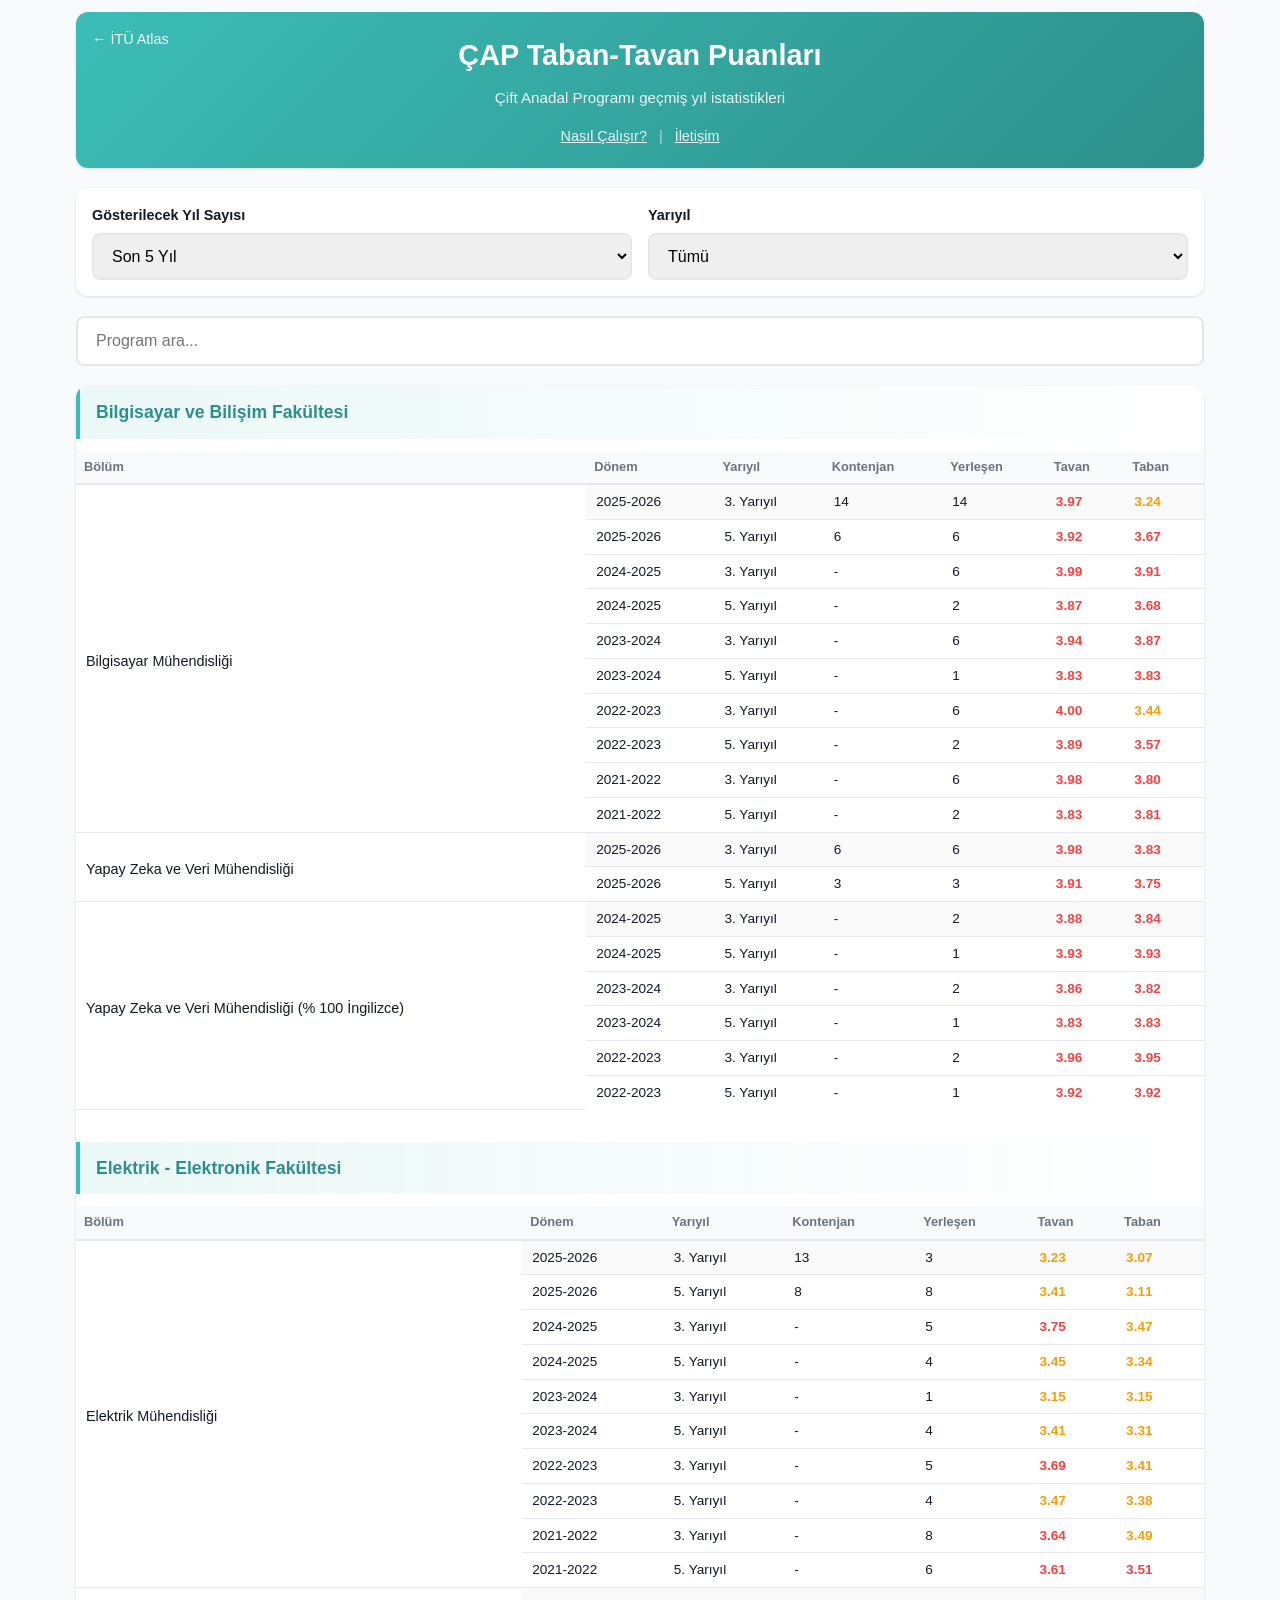
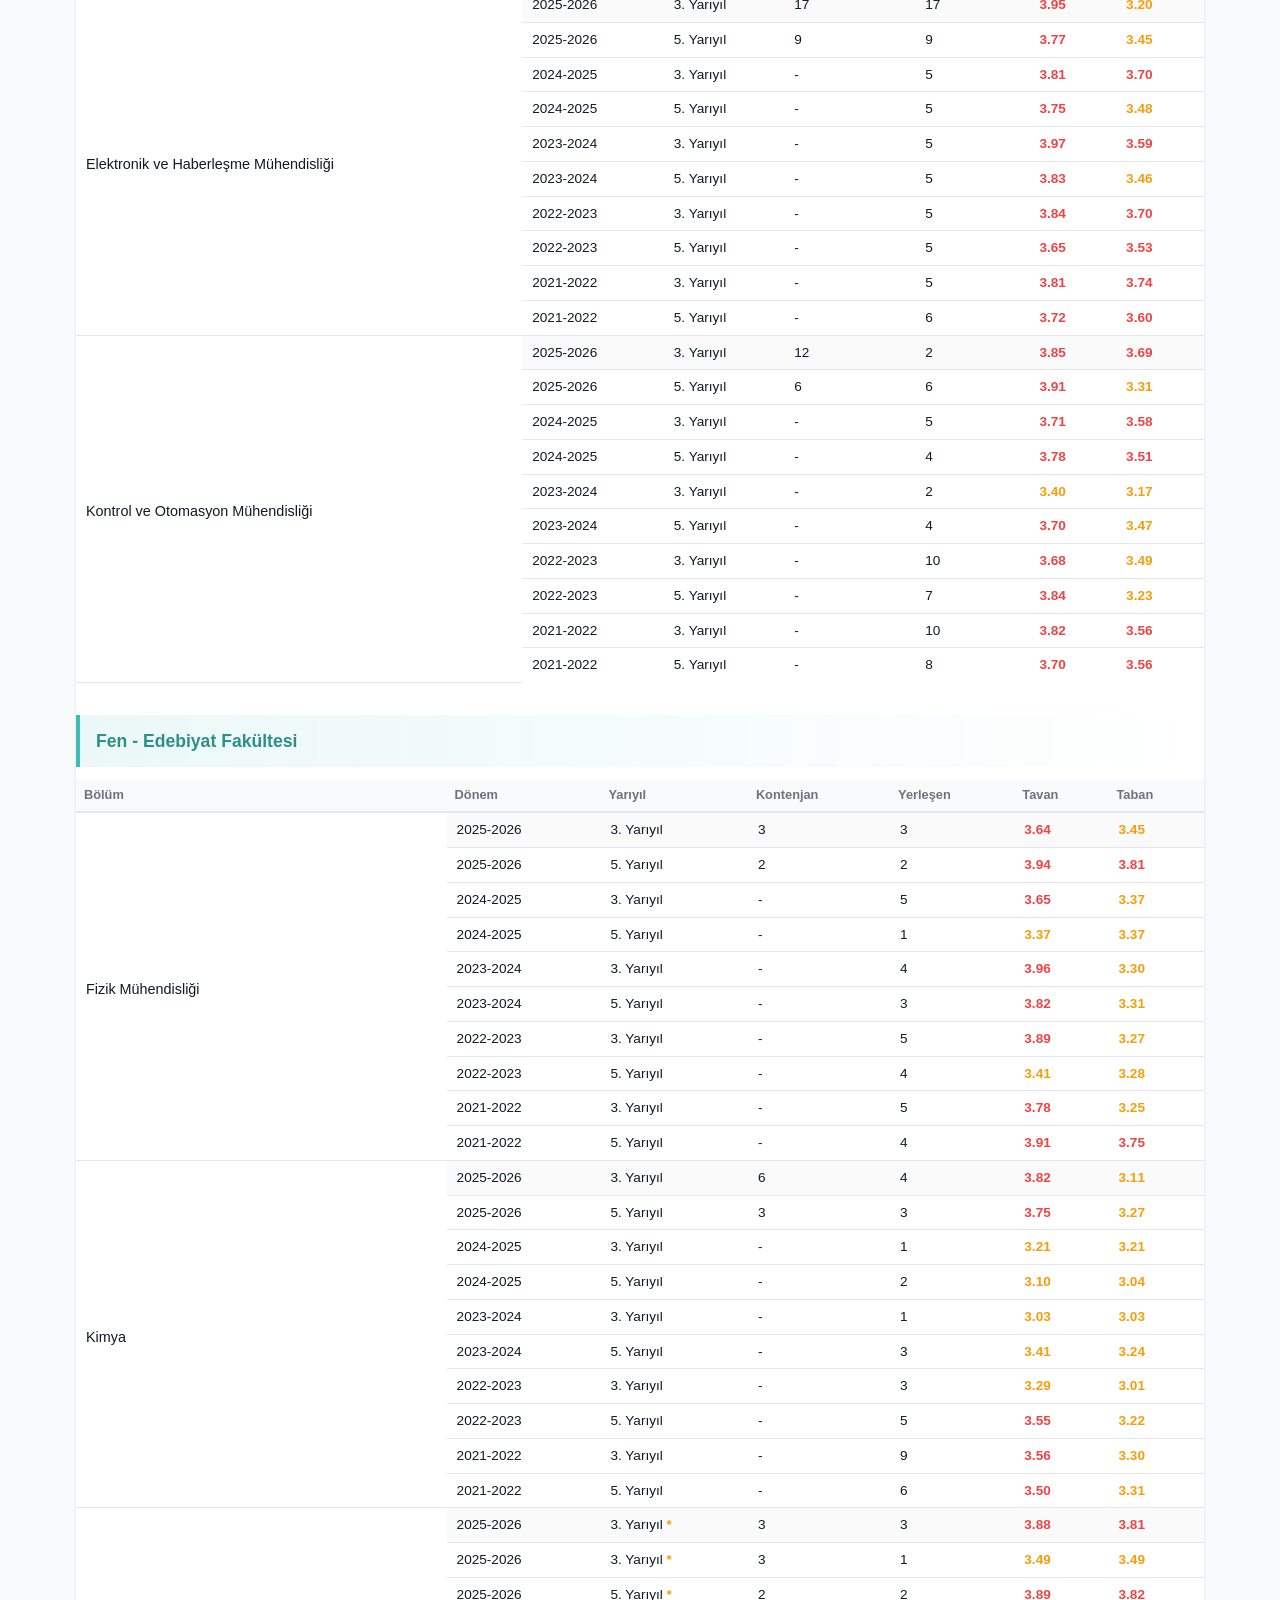
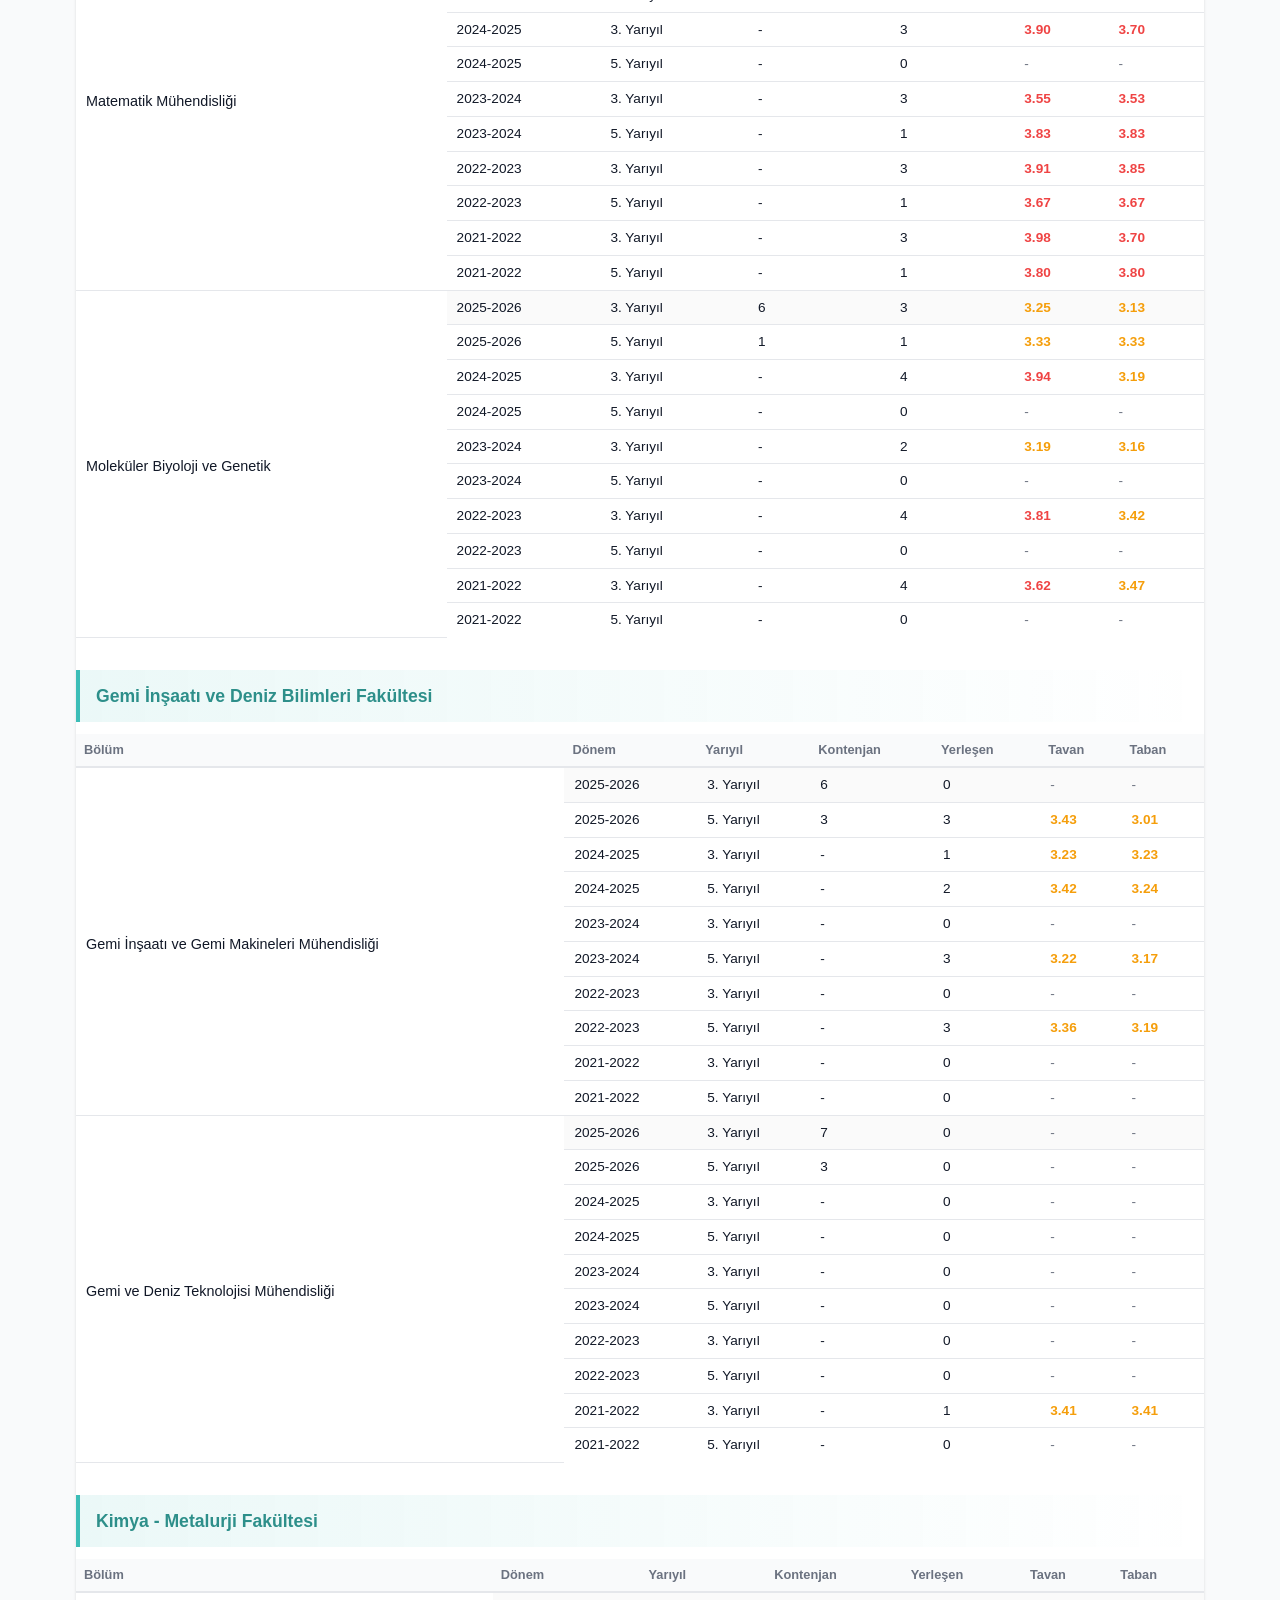
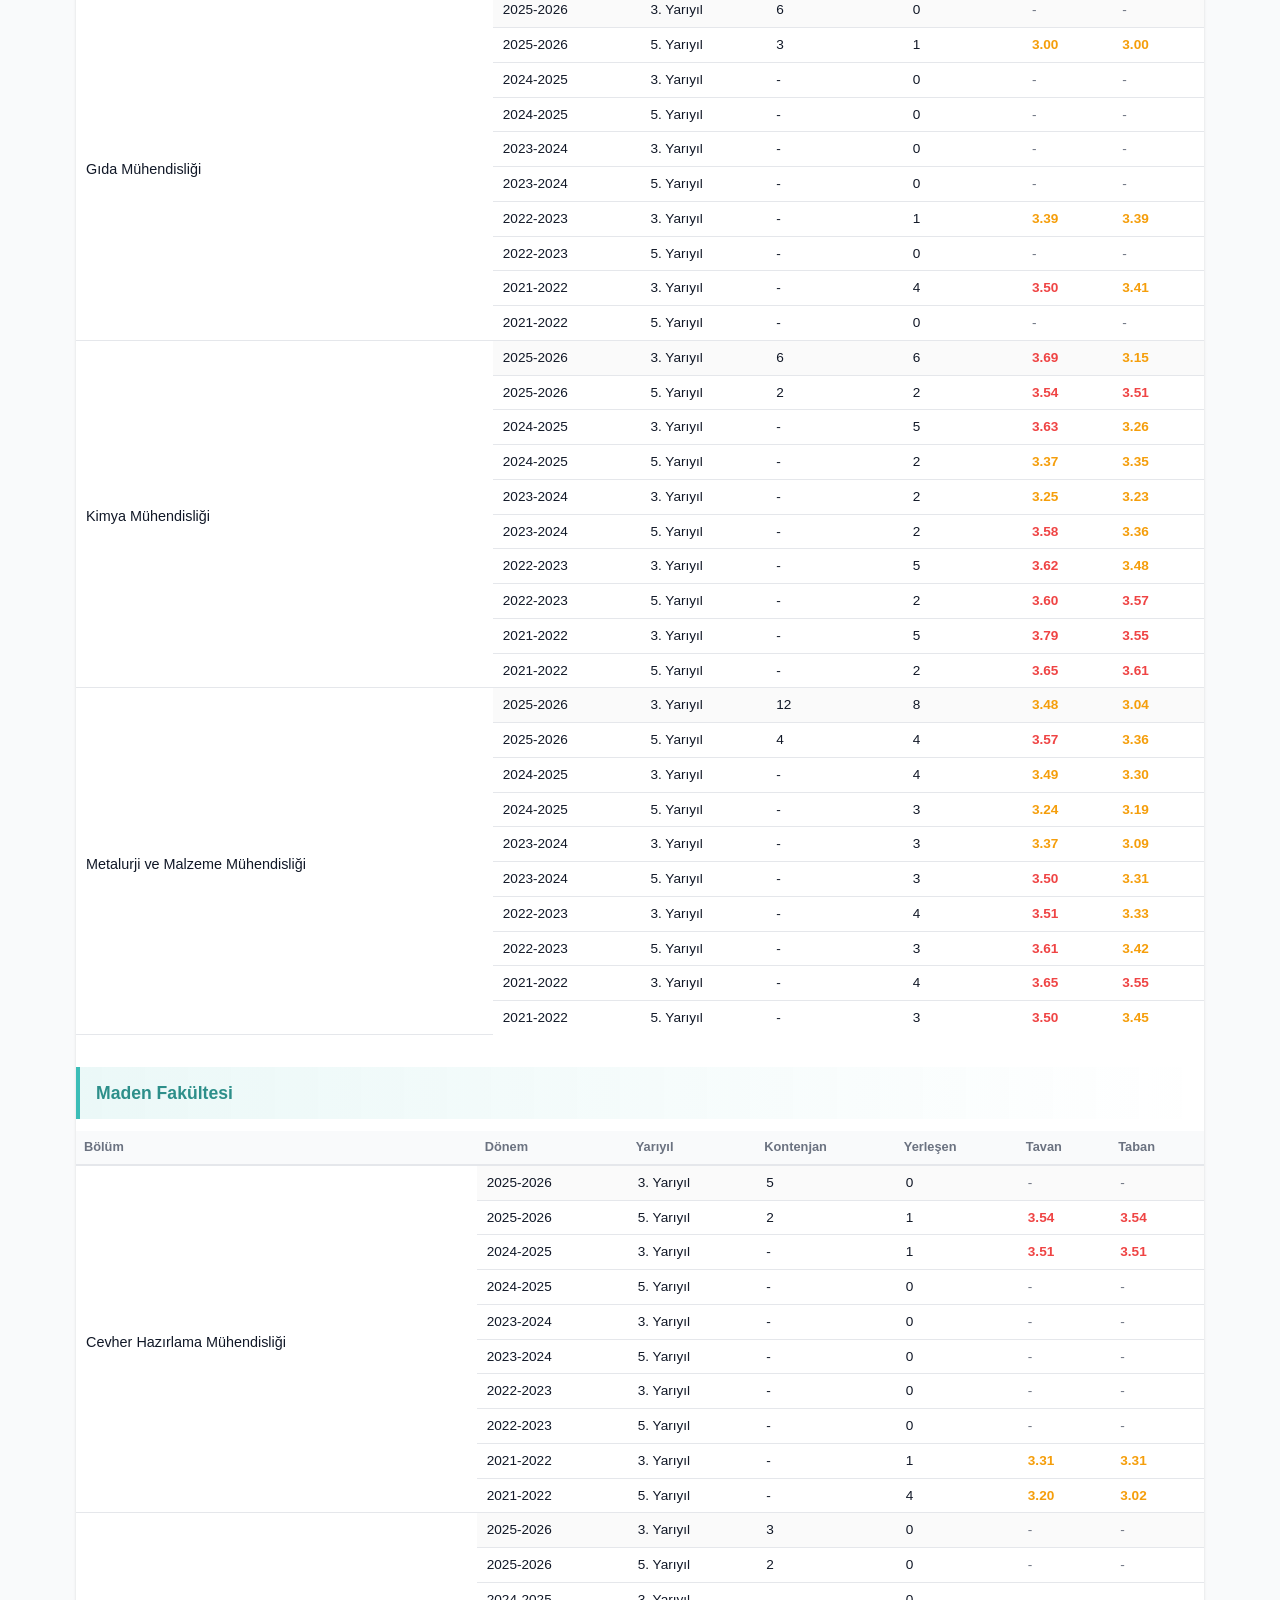
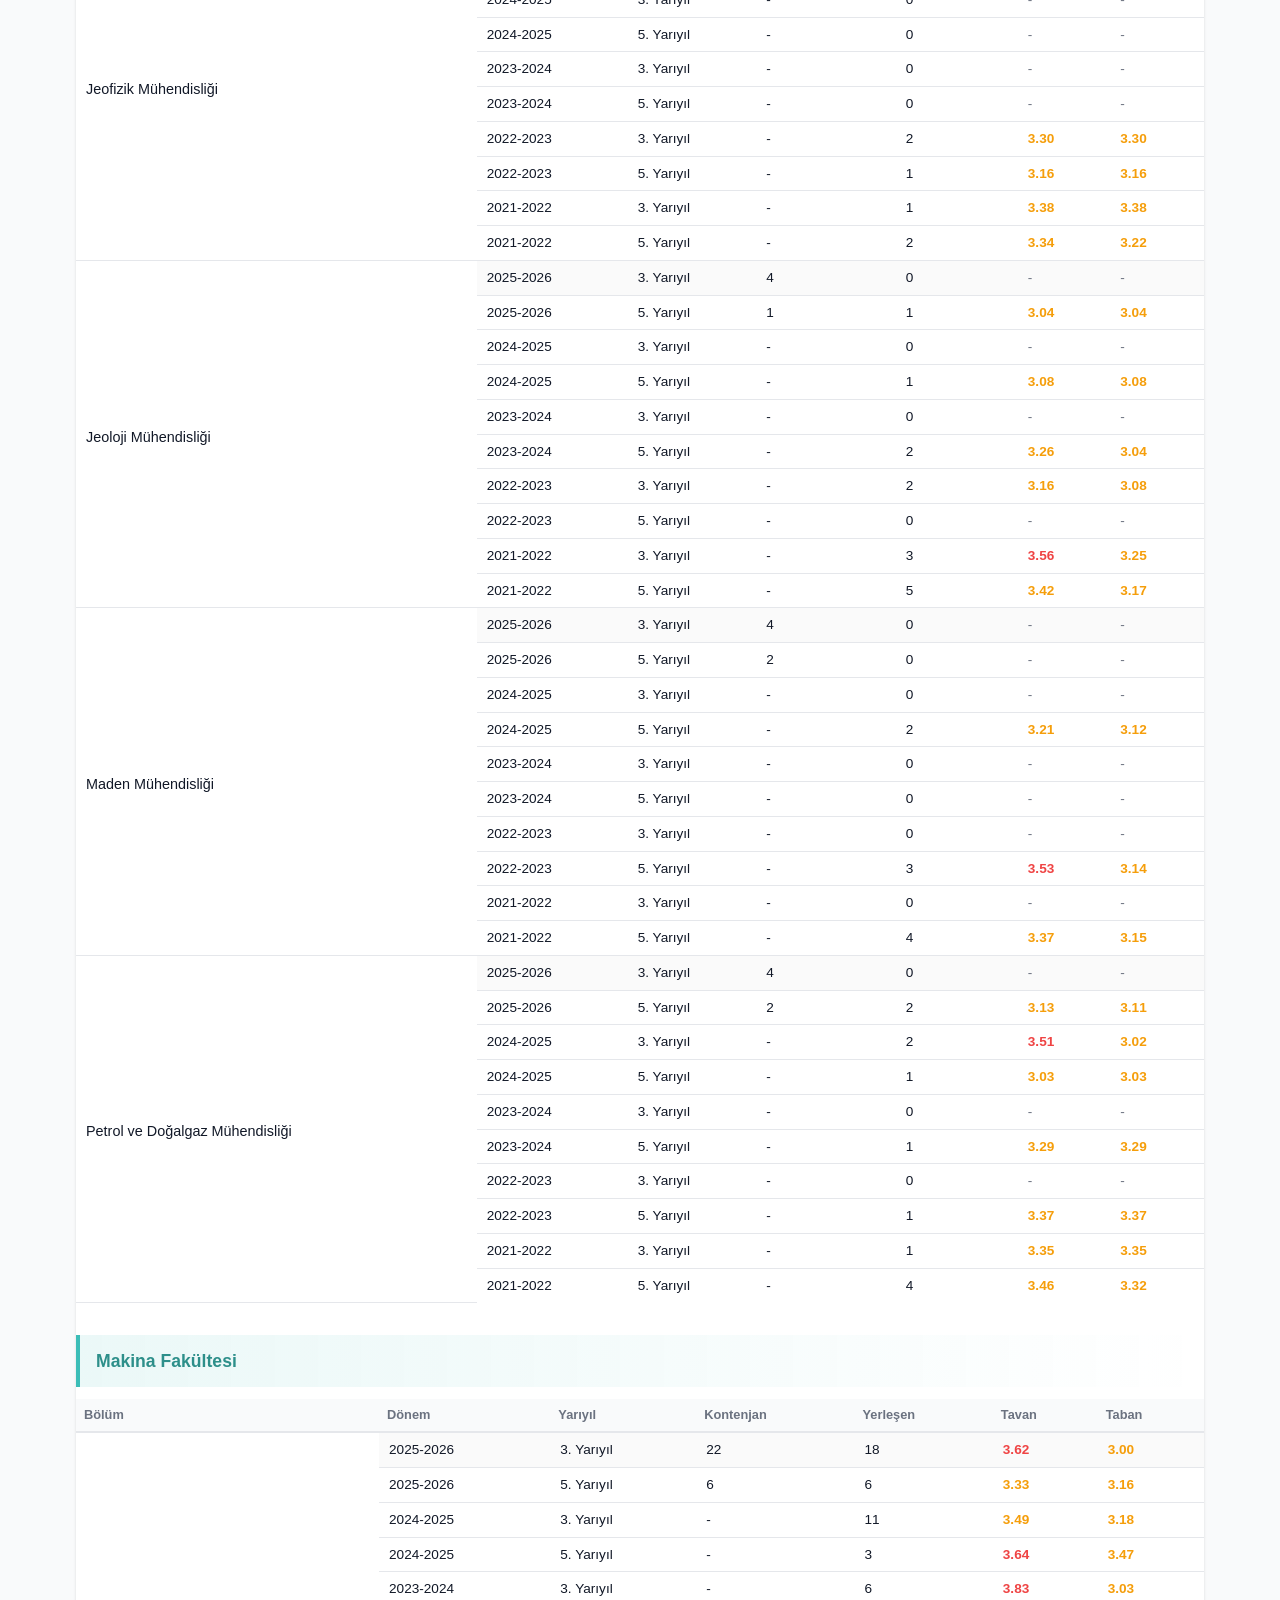
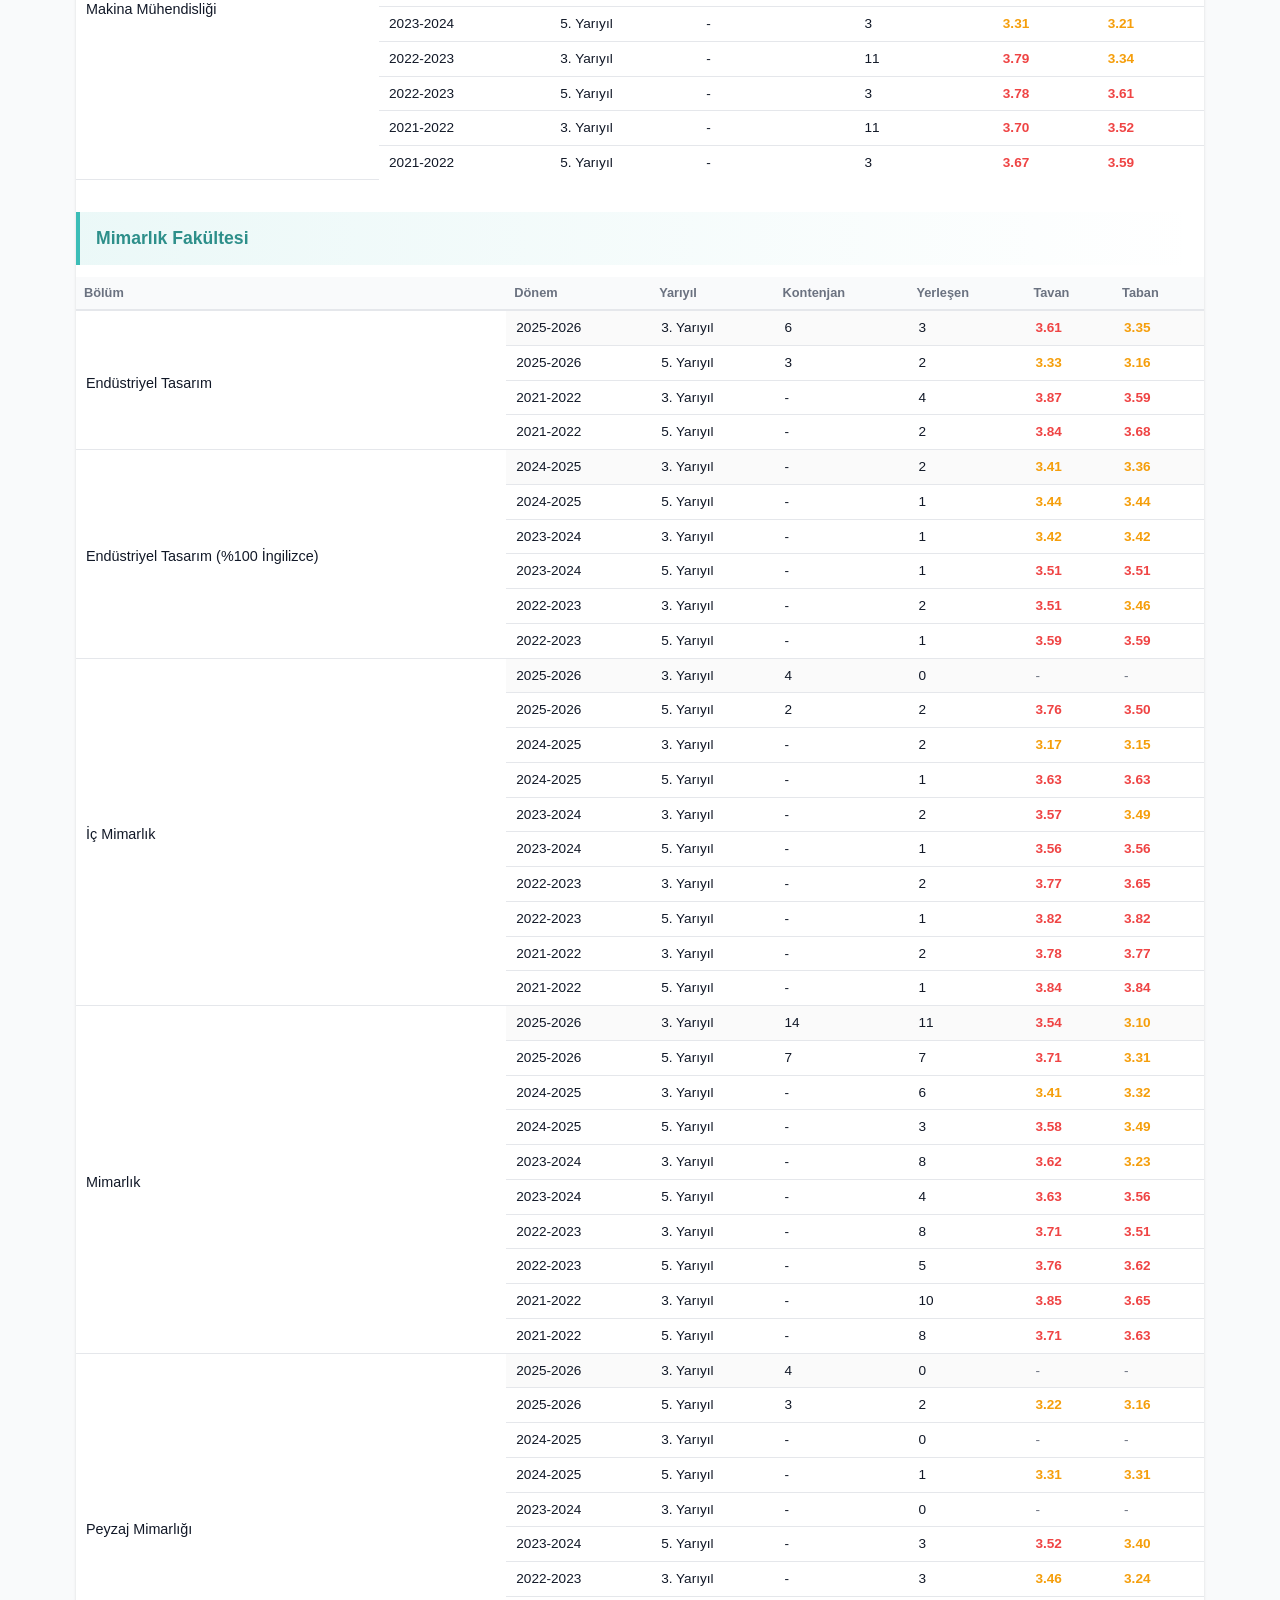
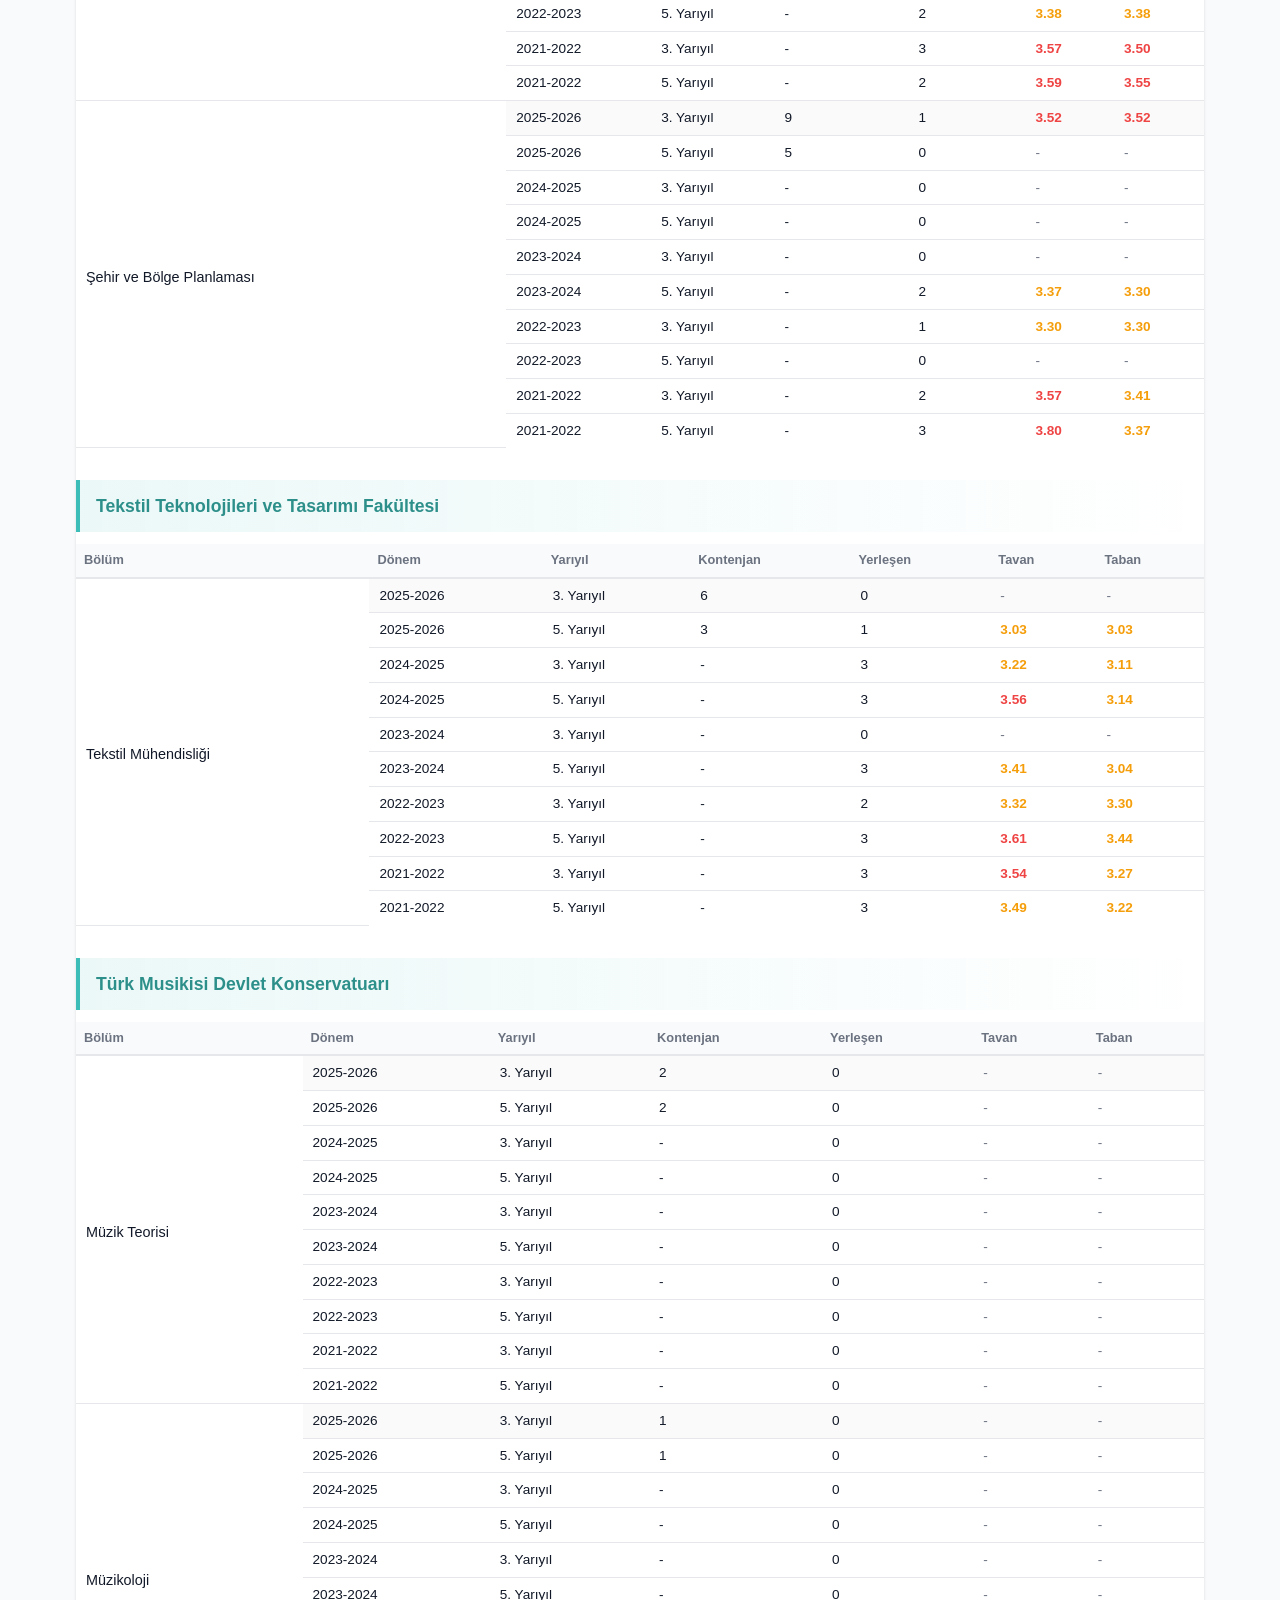
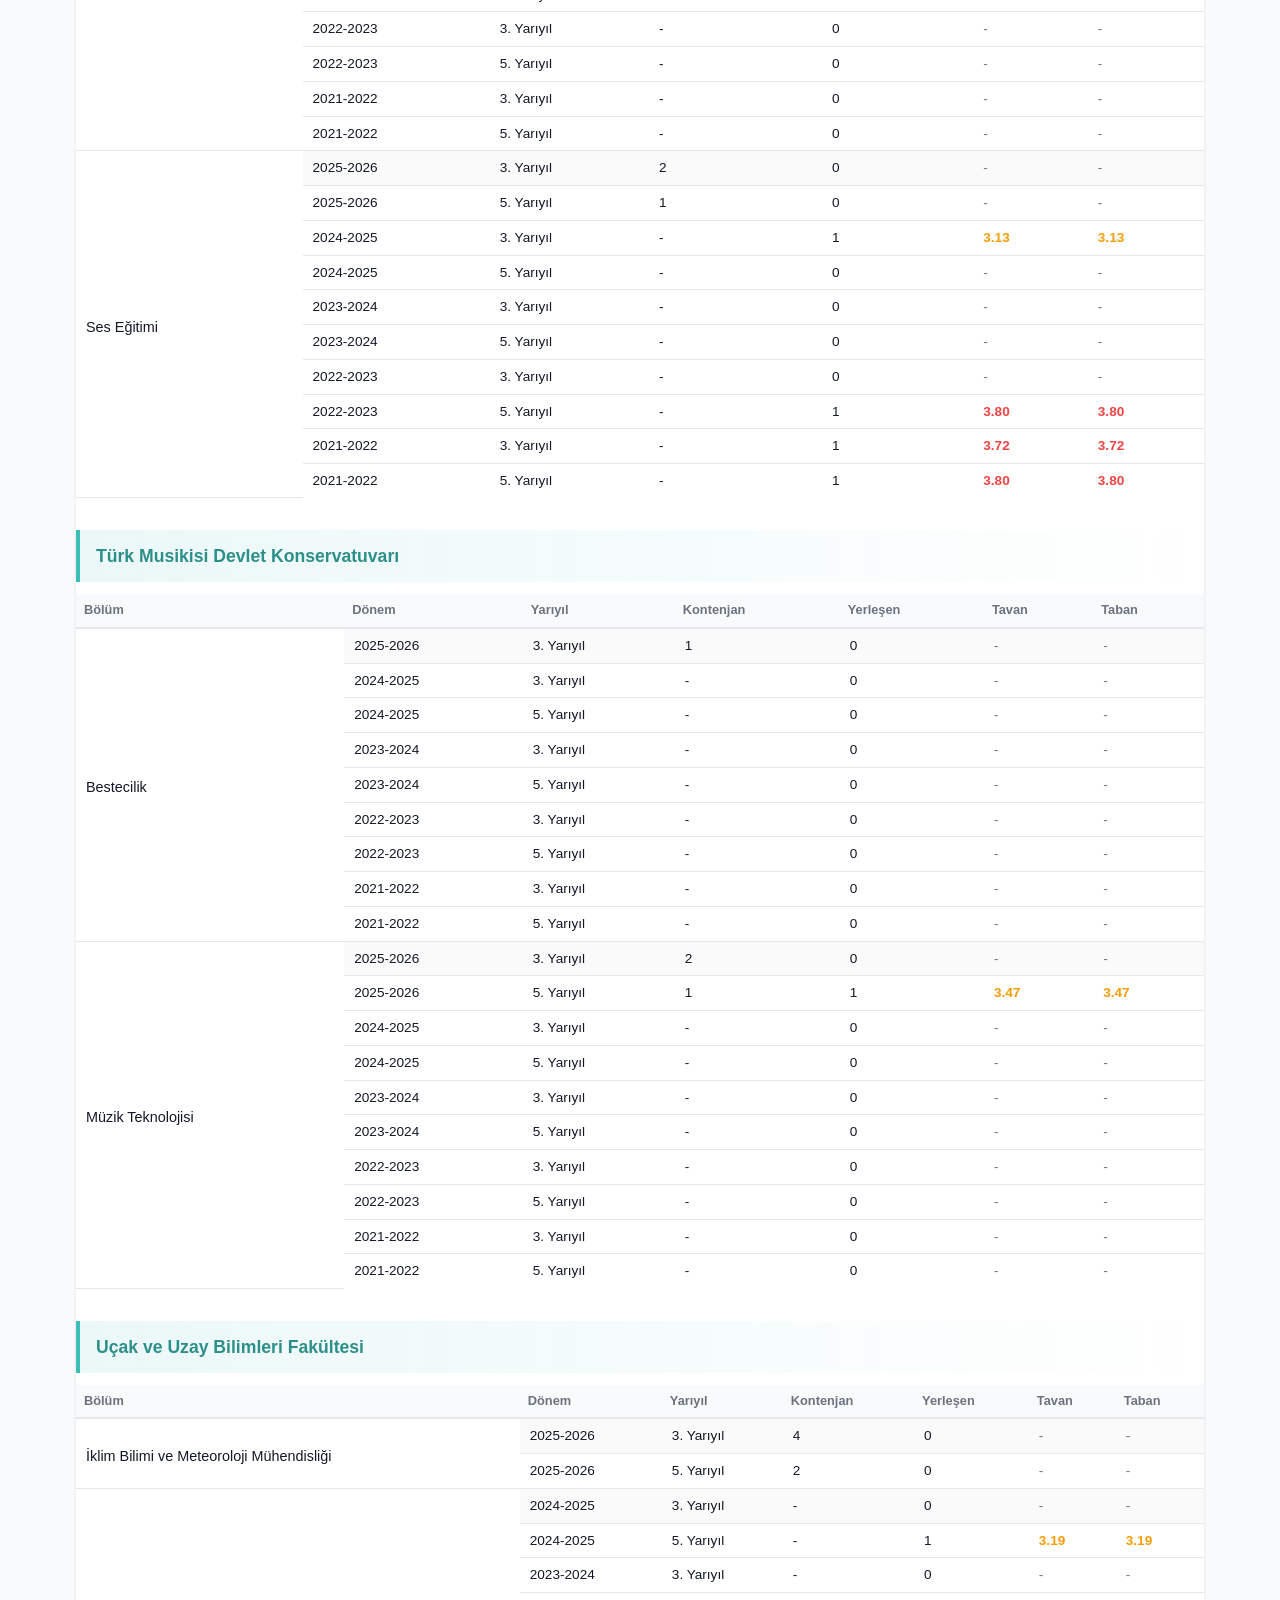
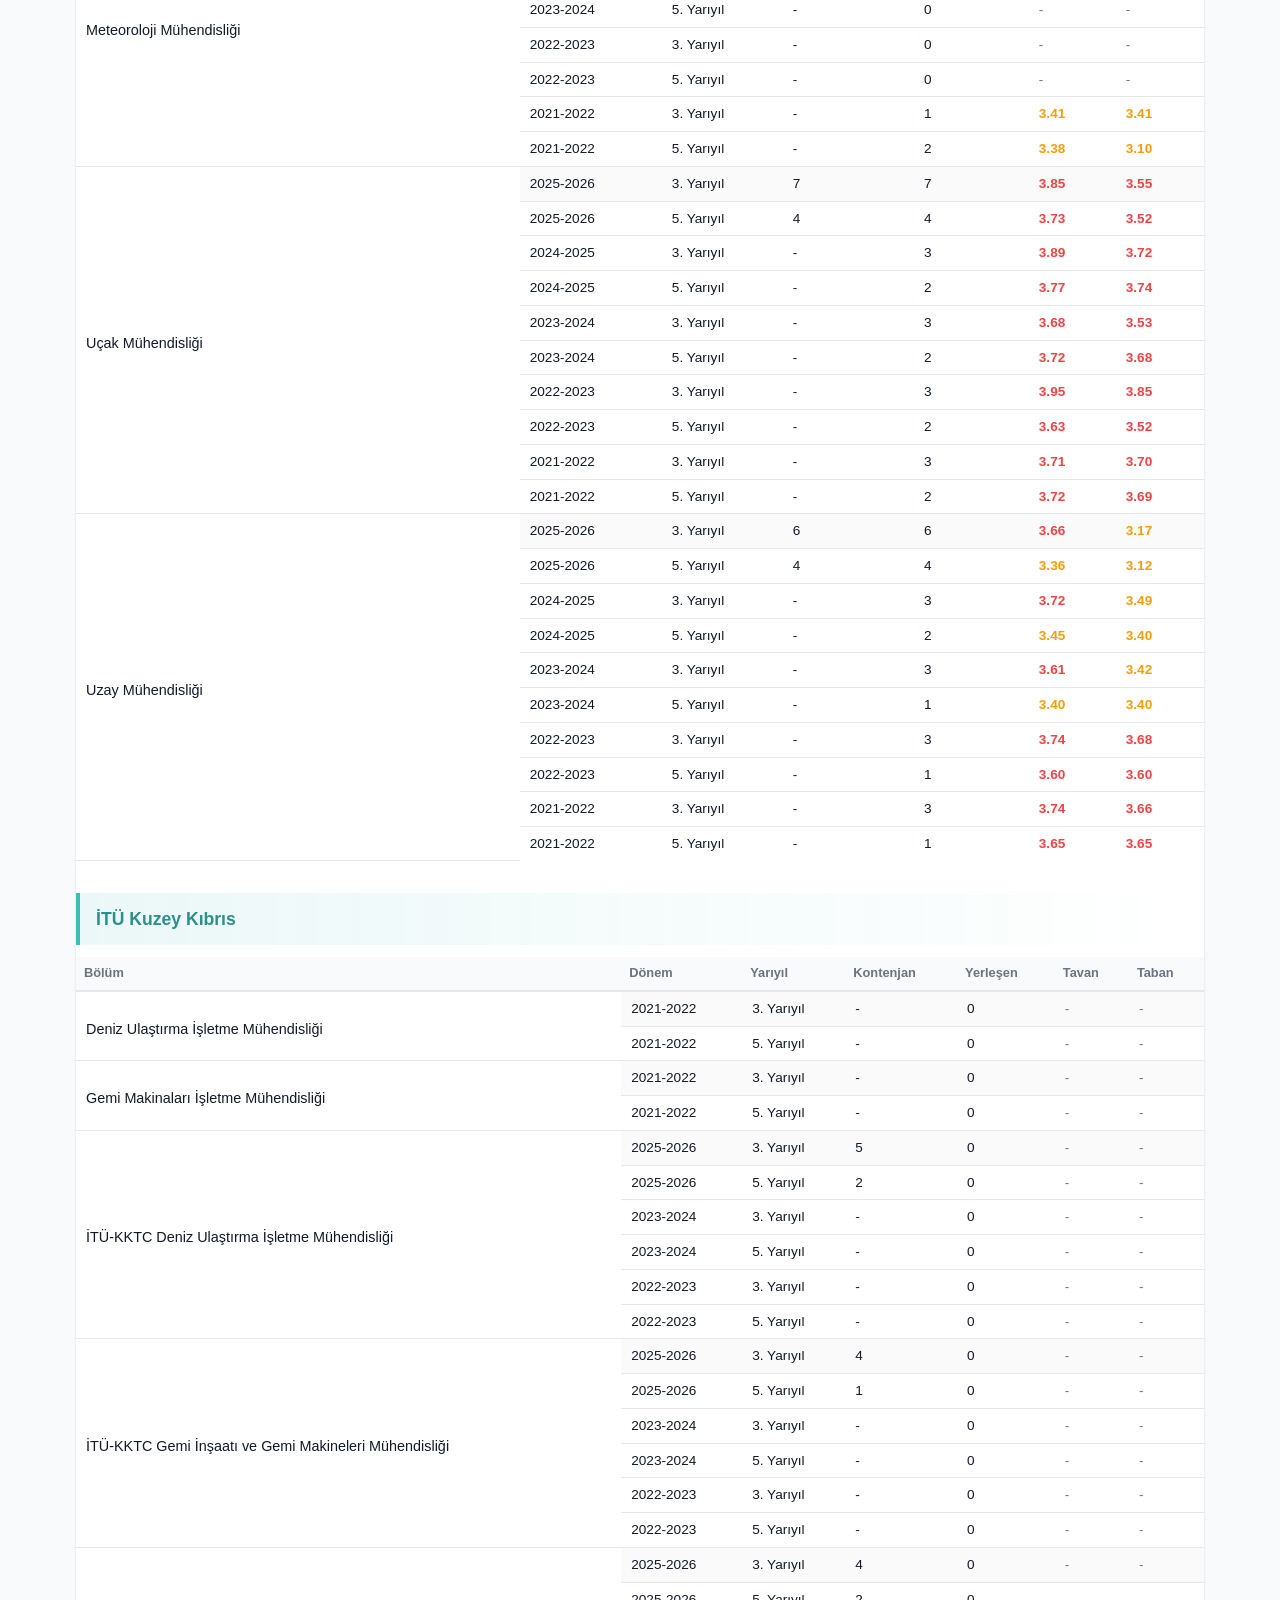
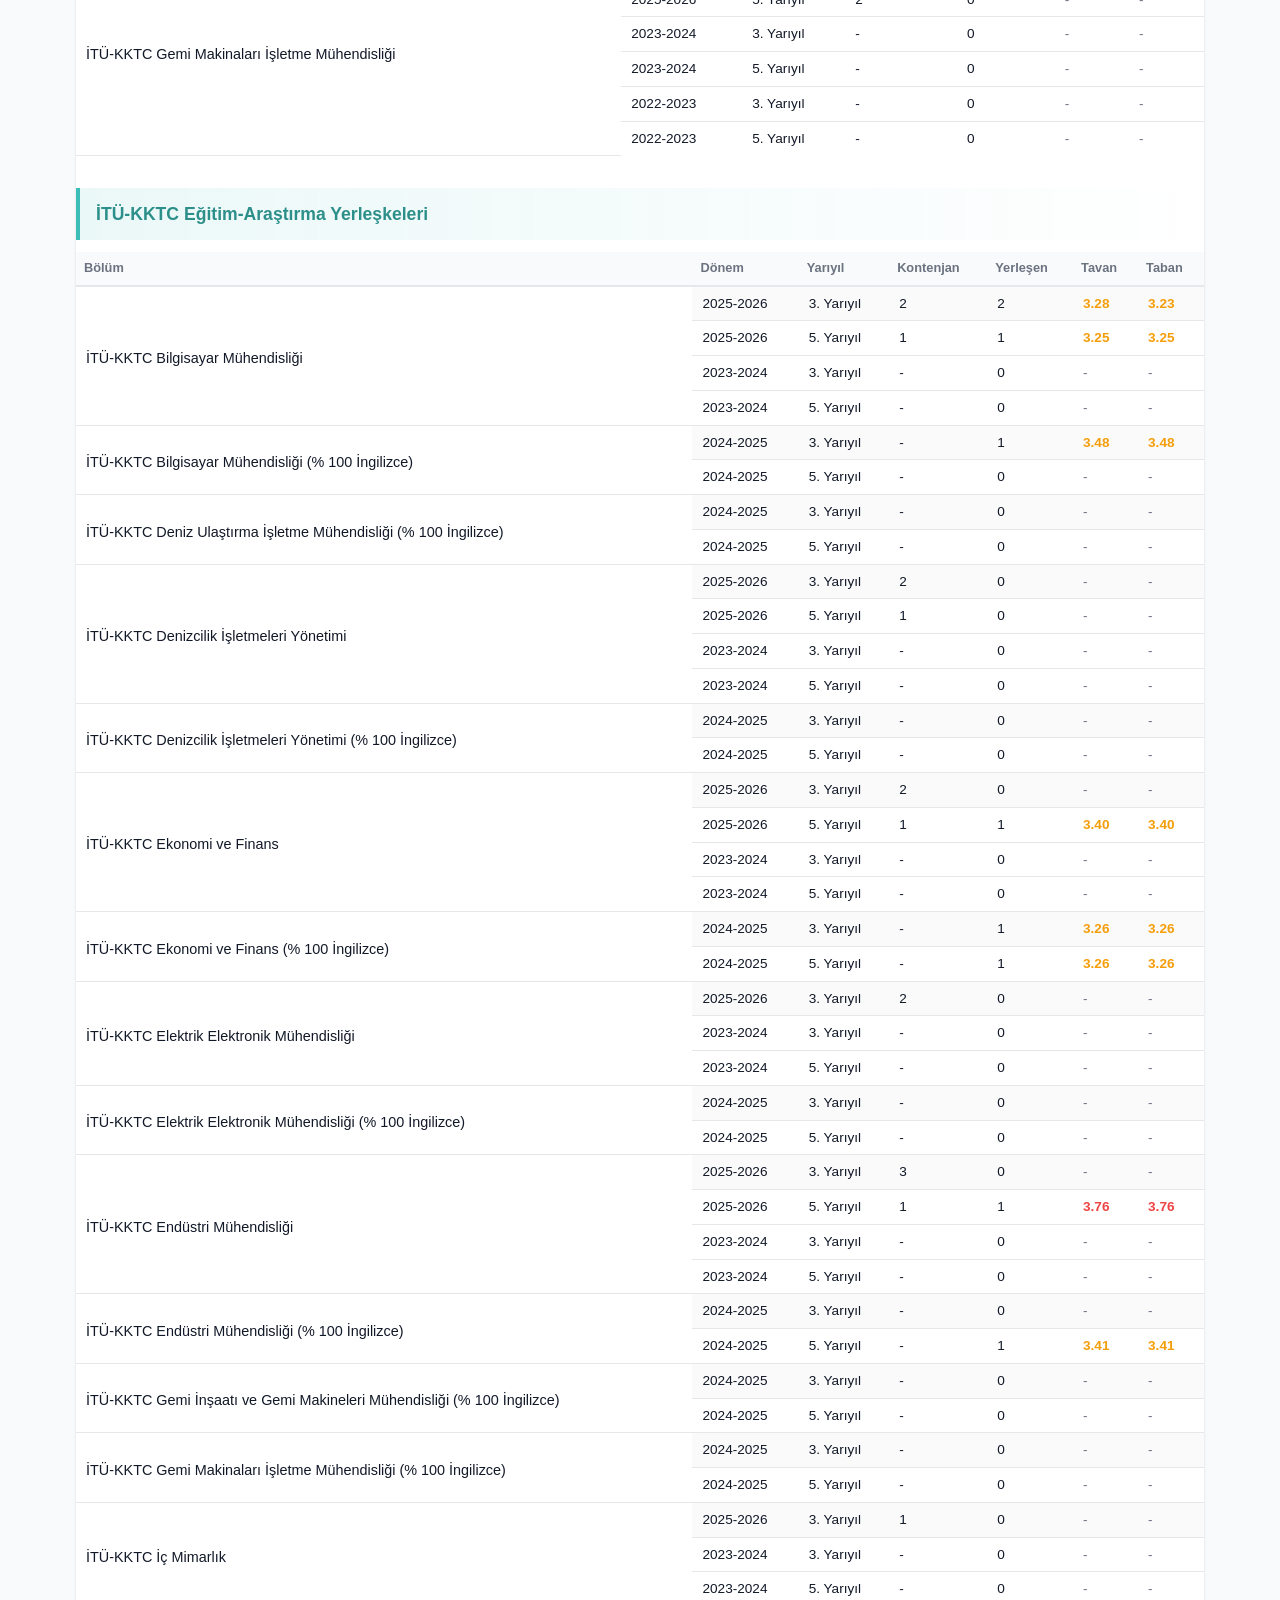
==== cap/index.html @ 65e7de29 "ana sayfa ve çap sayfasu" ====
<!DOCTYPE html>
<html lang="tr">

<head>
  <meta charset="UTF-8">
  <meta name="viewport" content="width=device-width, initial-scale=1.0">
  <title>ÇAP Taban-Tavan Puanları | İTÜ Atlas</title>
  <meta name="description" content="İTÜ Çift Anadal Programı (ÇAP) geçmiş yılların taban-tavan not ortalamaları">
  <link rel="stylesheet" href="../shared/style.css">
</head>

<body>
  <div class="container">
    <header>
      <a href="../" class="home-link">← İTÜ Atlas</a>
      <div class="header-content">
        <h1>ÇAP Taban-Tavan Puanları</h1>
        <p>Çift Anadal Programı geçmiş yıl istatistikleri</p>
      </div>
      <nav class="header-nav">
        <a href="#" onclick="openModal('infoModal'); return false;">Nasıl Çalışır?</a>
        <span class="separator">|</span>
        <a href="#" onclick="openModal('contactModal'); return false;">İletişim</a>
      </nav>
    </header>

    <div class="input-section">
      <div class="input-row">
        <div class="input-group">
          <label for="yilSayisi">Gösterilecek Yıl Sayısı</label>
          <select id="yilSayisi" onchange="renderPrograms()">
            <option value="5" selected>Son 5 Yıl</option>
            <option value="10">Son 10 Yıl</option>
            <option value="all">Tüm Yıllar</option>
          </select>
        </div>
        <div class="input-group">
          <label for="yariyilFilter">Yarıyıl</label>
          <select id="yariyilFilter" onchange="renderPrograms()">
            <option value="all" selected>Tümü</option>
            <option value="3.Yarıyıl">3. Yarıyıl</option>
            <option value="5.Yarıyıl">5. Yarıyıl</option>
          </select>
        </div>
      </div>
    </div>

    <div class="search-box">
      <input type="text" id="searchInput" placeholder="Program ara..." oninput="filterPrograms()">
    </div>

    <div id="results-container">
      <div class="loading">Veriler yükleniyor...</div>
    </div>

    <footer>
      <p>Veriler İTÜ resmi kaynaklarından derlenmiştir.</p>
      <p>Son güncelleme: <span id="footerDate">-</span></p>
    </footer>
  </div>

  <!-- Nasıl Çalışır Modalı -->
  <div id="infoModal" class="modal">
    <div class="modal-content">
      <div class="modal-header">
        <h2>ÇAP Nedir?</h2>
        <span class="close-btn" onclick="closeModal('infoModal')">&times;</span>
      </div>
      <div class="modal-body">
        <p><strong>Çift Anadal Programı (ÇAP)</strong>, bir lisans programına kayıtlı öğrencinin aynı zamanda ikinci bir lisans diploması almasını sağlayan programdır.</p>

        <h3>Başvuru Koşulları</h3>
        <ul>
          <li>Genel Not Ortalaması (GNO) en az <strong>3.00/4.00</strong> olmalıdır</li>
          <li>3. veya 5. yarıyılda başvuru yapılabilir</li>
          <li>Başvurulan programın kontenjanı ve taban puanı belirleyicidir</li>
        </ul>

        <h3>Bu Tablo Ne Gösteriyor?</h3>
        <p>Bu tablo, geçmiş yıllarda ÇAP programlarına yerleşen öğrencilerin <strong>taban ve tavan not ortalamalarını</strong> gösterir. Bu bilgiler, hedeflediğiniz programa yerleşme şansınızı değerlendirmenize yardımcı olur.</p>

        <p class="note">Not: Veriler geçmiş yıllara aittir ve her yıl değişkenlik gösterebilir.</p>
      </div>
    </div>
  </div>

  <!-- İletişim Modalı -->
  <div id="contactModal" class="modal">
    <div class="modal-content">
      <div class="modal-header">
        <h2>İletişim & Hata Bildirimi</h2>
        <span class="close-btn" onclick="closeModal('contactModal')">&times;</span>
      </div>
      <div class="modal-body">
        <p>Uygulamada bir hata fark ettiyseniz veya öneriniz varsa lütfen iletişime geçin.</p>
        <div class="contact-box">
          <p><strong>E-posta:</strong> <a href="mailto:dikmenomerf@gmail.com">dikmenomerf@gmail.com</a></p>
        </div>
      </div>
    </div>
  </div>

  <script src="script.js"></script>
</body>

</html>
---- shared/style.css ----
* {
      margin: 0;
      padding: 0;
      box-sizing: border-box;
    }

    :root {
      --primary: #3CBDB7;
      --primary-hover: #2d8f8a;
      --primary-light: #2d8f8a;
      --secondary: #ef4444;
      --success: #10b981;
      --warning: #f59e0b;
      --bg-color: #f9fafb;
      --bg: #f9fafb;
      --card-bg: #ffffff;
      --text-main: #111827;
      --text: #111827;
      --text-muted: #6b7280;
      --border-color: #e5e7eb;
      --border: #e5e7eb;
      --shadow: 0 1px 3px rgba(0, 0, 0, 0.12);
    }

    body {
      font-family: -apple-system, BlinkMacSystemFont, 'Segoe UI', Roboto, sans-serif;
      background: var(--bg);
      color: var(--text);
      line-height: 1.6;
      min-height: 100vh;
    }

    .container {
      max-width: 90%;
      margin: 0 auto;
      padding: 12px;
    }

    header {
      text-align: center;
      padding: 20px 0;
      background: linear-gradient(135deg, var(--primary) 0%, var(--primary-hover) 100%);
      color: white;
      margin-bottom: 20px;
      border-radius: 12px;
      box-shadow: var(--shadow);
    }

    header h1 {
      font-size: 1.8rem;
      margin-bottom: 8px;
    }

    header p {
      opacity: 0.9;
      font-size: 0.95rem;
    }

    .input-section {
      background: var(--card-bg);
      padding: 16px;
      border-radius: 12px;
      box-shadow: var(--shadow);
      margin-bottom: 20px;
    }

    .input-row {
      display: flex;
      gap: 16px;
      flex-wrap: wrap;
      align-items: flex-end;
    }

    .input-group {
      flex: 1;
      min-width: 150px;
    }

    .input-group label {
      display: block;
      margin-bottom: 6px;
      font-weight: 600;
      color: var(--text);
      font-size: 0.9rem;
    }

    .input-group input,
    .input-group select {
      width: 100%;
      padding: 12px 14px;
      border: 2px solid var(--border);
      border-radius: 8px;
      font-size: 1rem;
      transition: border-color 0.2s, box-shadow 0.2s;
    }

    .input-group input:focus,
    .input-group select:focus {
      outline: none;
      border-color: var(--primary);
      box-shadow: 0 0 0 3px rgba(60, 189, 183, 0.1);
    }

    .btn {
      padding: 12px 28px;
      background: var(--primary);
      color: white;
      border: none;
      border-radius: 8px;
      font-size: 1rem;
      font-weight: 600;
      cursor: pointer;
      transition: background 0.2s, transform 0.1s;
    }

    .btn:hover {
      background: var(--primary-hover);
    }

    .btn:active {
      transform: scale(0.98);
    }

    .search-box {
      margin-bottom: 20px;
    }

    .search-box input {
      width: 100%;
      padding: 14px 18px;
      border: 2px solid var(--border);
      border-radius: 8px;
      font-size: 1rem;
    }

    .search-box input:focus {
      outline: none;
      border-color: var(--primary);
    }

    .results-info {
      display: flex;
      justify-content: space-between;
      align-items: center;
      margin-bottom: 16px;
      padding: 12px 16px;
      background: var(--card-bg);
      border-radius: 8px;
      font-size: 0.9rem;
    }

    .results-info .count {
      font-weight: 600;
      color: var(--primary);
    }

    /* Results Container and Table Styles */
    #results-container {
      width: 100%;
      overflow-x: auto;
      background: var(--card-bg);
      border-radius: 12px;
      box-shadow: var(--shadow);
    }

    .programs-table {
      width: 100%;
      border-collapse: collapse;
      min-width: 700px;
    }

    .programs-table th {
      text-align: left;
      padding: 6px 8px;
      background: var(--bg-color);
      color: var(--text-muted);
      font-weight: 600;
      font-size: 0.8rem;
      border-bottom: 2px solid var(--border-color);
      vertical-align: top;
    }

    .programs-table th.col-stat,
    .programs-table th.col-gno,
    .programs-table th.col-yil {
      text-align: center;
    }

    .programs-table td {
      padding: 6px 10px;
      border-bottom: 1px solid var(--border-color);
      vertical-align: middle;
      font-size: 0.85rem;
    }

    .programs-table tbody tr:hover {
      background: var(--bg-color);
    }

    .programs-table tr:last-child td {
      border-bottom: none;
    }

    .col-program {
      width: 22%;
      min-width: 180px;
      vertical-align: top;
    }

    .col-yil {
      width: 8%;
      min-width: 90px;
      font-weight: 600;
      color: var(--text-main);
      vertical-align: middle;
      text-align: center;
      border-right: 1px solid var(--border-color);
    }

    .col-yariyil {
      width: 10%;
      min-width: 90px;
      font-weight: 500;
      color: var(--text-main);
      position: relative;
      white-space: nowrap;
    }

    .yariyil-filter {
      margin-left: 6px;
      padding: 2px 4px;
      border: 1px solid var(--border-color);
      border-radius: 4px;
      font-size: 0.7rem;
      background: white;
      color: var(--text-main);
      cursor: pointer;
      display: inline-block;
      width: auto;
      min-width: auto;
    }

    .yariyil-filter:focus {
      outline: none;
      border-color: var(--primary);
      box-shadow: 0 0 0 2px rgba(60, 189, 183, 0.1);
    }

    .col-stat {
      width: 7.5%;
      text-align: center;
      font-weight: 600;
      font-size: 0.8rem;
    }

    .col-gno {
      width: 9%;
      text-align: center;
      font-weight: 600;
      font-size: 0.8rem;
    }

    .no-data-cell {
      text-align: center;
      color: var(--text-muted);
      font-style: italic;
      font-size: 0.85rem;
    }

    .program-cell-title {
      font-weight: 600;
      font-size: 0.95rem;
      color: var(--text);
      margin-bottom: 3px;
      display: block;
    }

    .program-cell-faculty {
      font-size: 0.8rem;
      color: var(--text-muted);
      display: block;
      margin-bottom: 8px;
    }

    .osym-badge {
      display: inline-block;
      padding: 3px 6px;
      background: #4b5563;
      color: white;
      border-radius: 3px;
      font-size: 0.7rem;
      font-weight: 600;
    }

    .osym-badge.warning {
      background: var(--warning);
    }

    /* GNO Cell Styling */
    .gno-success {
      color: var(--success);
    }

    .gno-warning {
      color: var(--warning);
    }

    .gno-error {
      color: var(--secondary);
    }

    .gno-info {
      color: var(--primary);
    }


    @media (max-width: 900px) {

      .programs-table,
      .programs-table tbody {
        display: block;
        width: 100%;
        min-width: 0;
      }

      .programs-table thead {
        display: none;
      }

      /* Satırı Flex Container yap */
      .programs-table tr {
        display: flex;
        flex-wrap: wrap;
        background: #fff;
        margin-bottom: 16px;
        border: 1px solid var(--border-color);
        border-radius: 8px;
        padding: 12px;
        box-shadow: 0 2px 4px rgba(0, 0, 0, 0.05);
      }

      /* Tüm hücreler için temel stil */
      .programs-table td {
        padding: 6px 0;
        border: none;
        position: relative;
        text-align: left;
        box-sizing: border-box;
      }

      /* Bölüm ve Dönem tam genişlik */
      .programs-table .col-program,
      .programs-table .col-yariyil {
        width: 100%;
      }

      .programs-table .col-yil {
        display: none;
      }

      .col-program {
        border-bottom: 2px solid var(--border-color) !important;
        padding-bottom: 12px !important;
        margin-bottom: 8px;
      }

      .program-cell-title {
        font-size: 1rem;
        margin-bottom: 4px;
      }

      .col-yariyil {
        font-weight: 700;
        font-size: 0.9rem;
        margin-bottom: 8px;
        color: var(--text-main);
        display: block;
        /* Flex yerine Block yapalım, içeriği gizleyip sadece before'u göstereceğiz */
        visibility: visible;
        /* Kendisini görünür kıl */
      }

      /* İçeriği gizle (sağ üstteki 3.Yarıyıl metni) */
      .col-yariyil {
        font-size: 0;
        /* Metni gizle */
      }

      .col-yariyil::before {
        content: attr(data-yil) " - " attr(data-yariyil-text);
        font-size: 0.9rem;
        /* Before içeriği için boyutu geri getir */
        display: block;
        width: 100%;
        border-bottom: 1px solid var(--border-color);
        padding-bottom: 8px;
        margin-bottom: 8px;
      }

      .col-yariyil[data-label="Dönem"]::before {
        /* data-label zaten içerikte varsa tekrar etmesin diye özel kontrol gerekebilir ama 
            biz script.js'de data-label'ı "3.Yarıyıl" gibi net vereceğiz. 
            Burada content'i override ediyoruz.
         */
        content: attr(data-yil) " - " attr(data-yariyil-text);
      }

      /* Veri hücrelerini grid yapısında göster (3x2 grid, istenen sıra ile) */
      .programs-table .col-stat,
      .programs-table .col-gno {
        display: inline-flex;
        flex-direction: column;
        width: 32.66%;
        /* 3 sütun */
        margin-right: 1%;
        margin-bottom: 8px;
        background: #f8fafc;
        padding: 6px 4px;
        border-radius: 6px;
        text-align: center;
        border: 1px solid #eee;
        vertical-align: top;
      }

      /* Order ile sıralamayı değiştir: 
         Sol: Kont, Yer
         Orta: Taban, Tavan
         Sağ: Min, Max
      */

      /* İlk satır elementleri (Üst) */
      .programs-table td[data-label="Kont"] {
        order: 10;
      }

      .programs-table td[data-label="Taban"] {
        order: 11;
      }

      .programs-table td[data-label="Min GNO"] {
        order: 12;
        margin-right: 0 !important;
      }

      /* İkinci satır elementleri (Alt) */
      .programs-table td[data-label="Yer"] {
        order: 20;
      }

      .programs-table td[data-label="Tavan"] {
        order: 21;
      }

      .programs-table td[data-label="Max GNO"] {
        order: 22;
        margin-right: 0 !important;
      }

      /* Başlıklar en üstte */
      .programs-table .col-program {
        order: -1;
        width: 100%;
        margin-right: 0;
      }

      .programs-table .col-yariyil {
        order: 0;
        width: 100%;
        margin-right: 0;
      }

      /* Yerleşen yok hücresi */
      .programs-table .no-data-cell {
        order: 30;
      }

      .col-stat::before,
      .col-gno::before {
        content: attr(data-label);
        display: block;
        font-weight: 600;
        color: var(--text-muted);
        font-size: 0.7rem;
        margin-bottom: 2px;
        margin-right: 0;
        text-transform: uppercase;
        letter-spacing: 0.5px;
      }

      /* Yerleşen yok mesajı için */
      .programs-table .no-data-cell {
        width: 100%;
        text-align: center;
        padding: 12px 0;
        background: #f9fafb;
        border-radius: 4px;
        margin-top: 8px;
      }

      .yariyil-filter {
        max-width: 120px;
      }
    }

    .no-data {
      color: var(--text-muted);
      font-style: italic;
      font-size: 0.9rem;
    }

    .loading {
      text-align: center;
      padding: 40px;
      color: var(--text-muted);
    }

    .error-message {
      text-align: center;
      padding: 40px;
      color: var(--secondary);
      background: #fef2f2;
      border-radius: 12px;
    }

    footer {
      text-align: center;
      padding: 30px;
      color: var(--text-muted);
      font-size: 0.85rem;
    }

    footer a {
      color: var(--primary);
    }

    @media (max-width: 600px) {
      .container {
        padding: 12px;
      }

      header {
        padding: 20px;
        border-radius: 8px;
      }

      header h1 {
        font-size: 1.4rem;
      }

      .input-row {
        flex-direction: column;
      }

      .input-group {
        width: 100%;
      }

      .btn {
        width: 100%;
      }

      .program-header {
        padding: 14px 16px;
      }

      .program-content {
        padding: 14px;
      }
    }

    /* Header Navigasyon */
    .header-nav {
      margin-top: 15px;
      font-size: 0.9rem;
    }

    .header-nav a {
      color: white;
      text-decoration: underline;
      cursor: pointer;
      opacity: 0.9;
    }

    .header-nav a:hover {
      opacity: 1;
    }

    .separator {
      margin: 0 8px;
      color: rgba(255, 255, 255, 0.6);
    }

    /* Modal Stilleri */
    .modal {
      display: none;
      /* Varsayılan olarak gizli */
      position: fixed;
      z-index: 1000;
      left: 0;
      top: 0;
      width: 100%;
      height: 100%;
      background-color: rgba(0, 0, 0, 0.5);
      /* Siyah yarı saydam arka plan */
      backdrop-filter: blur(4px);
      /* Arka planı bulanıklaştır */
    }

    .modal-content {
      background-color: #fff;
      margin: 5% auto;
      /* Adjusted margin */
      padding: 0;
      border-radius: 12px;
      width: 90%;
      max-width: 850px;
      box-shadow: 0 4px 20px rgba(0, 0, 0, 0.2);
      animation: slideIn 0.3s ease-out;
      /* Fix for long content */
      display: flex;
      flex-direction: column;
      max-height: 90vh;
      /* Maximum height relative to viewport */
    }

    .modal-header {
      background: var(--primary);
      padding: 15px 20px;
      border-radius: 12px 12px 0 0;
      display: flex;
      justify-content: space-between;
      align-items: center;
    }

    .modal-content h2 {
      color: white;
      font-size: 1.4rem;
      margin: 0;
      padding: 0;
      background: none;
    }

    .modal-body {
      padding: 25px;
      color: var(--text);
      /* Enable scrolling */
      overflow-y: auto;
    }

    .close-btn {
      color: white;
      font-size: 28px;
      font-weight: bold;
      cursor: pointer;
      opacity: 0.8;
      line-height: 1;
      display: flex;
      align-items: center;
      justify-content: center;
      padding: 0 4px;
      /* Tıklama alanını biraz genişletmek için */
    }

    .close-btn:hover {
      opacity: 1;
    }

    .formula-box {
      background: #f3f4f6;
      padding: 20px 15px;
      border-radius: 8px;
      margin: 15px 0;
      border: 1px solid #e5e7eb;
      overflow-x: auto;
    }

    .formula {
      display: flex;
      flex-direction: column;
      align-items: center;
      gap: 10px;
    }

    .formula-label {
      font-weight: 600;
      color: var(--text);
      font-size: 0.95rem;
      margin-bottom: 5px;
    }

    .formula-expression {
      display: flex;
      align-items: center;
      justify-content: center;
      gap: 8px;
      flex-wrap: wrap;
    }

    .formula-part {
      display: flex;
      align-items: center;
      gap: 4px;
    }

    .fraction {
      display: flex;
      flex-direction: column;
      align-items: center;
      text-align: center;
    }

    .fraction .numerator {
      padding: 4px 8px;
      font-style: italic;
      color: var(--text);
      font-size: 0.85rem;
    }

    .fraction .denominator {
      padding: 4px 8px;
      border-top: 2px solid #374151;
      font-style: italic;
      color: var(--text);
      font-size: 0.85rem;
    }

    .paren {
      font-size: 2.2rem;
      font-weight: 300;
      color: #374151;
      line-height: 1;
    }

    .multiply {
      font-size: 0.9rem;
      font-weight: 600;
      color: var(--primary-hover);
      margin-left: 4px;
    }

    .operator {
      font-size: 1.2rem;
      font-weight: 600;
      color: #374151;
      margin: 0 8px;
    }

    @media (max-width: 500px) {
      .formula-expression {
        flex-direction: column;
        gap: 12px;
      }

      .operator {
        margin: 4px 0;
      }

      .paren {
        font-size: 1.8rem;
      }

      .fraction .numerator,
      .fraction .denominator {
        font-size: 0.8rem;
      }
    }

    .contact-box {
      margin-top: 15px;
      padding: 15px;
      background: #f9fafb;
      border-radius: 8px;
    }

    .note {
      font-size: 0.85rem;
      color: var(--text-muted);
      margin-top: 20px;
      font-style: italic;
    }

    @keyframes slideIn {
      from {
        transform: translateY(-50px);
        opacity: 0;
      }

      to {
        transform: translateY(0);
        opacity: 1;
      }
    }

    /* ==================== LANDING PAGE ==================== */

    .landing-container {
      max-width: 900px;
      margin: 0 auto;
      padding: 40px 20px;
      min-height: 100vh;
      display: flex;
      flex-direction: column;
    }

    .landing-header {
      text-align: center;
      padding: 40px 20px;
      background: linear-gradient(135deg, var(--primary) 0%, var(--primary-hover) 100%);
      color: white;
      border-radius: 16px;
      box-shadow: 0 4px 20px rgba(60, 189, 183, 0.3);
      margin-bottom: 40px;
    }

    .landing-header h1 {
      font-size: 2.5rem;
      margin-bottom: 12px;
      font-weight: 700;
    }

    .landing-header p {
      font-size: 1.1rem;
      opacity: 0.95;
    }

    .card-grid {
      display: grid;
      grid-template-columns: repeat(auto-fit, minmax(280px, 1fr));
      gap: 24px;
      flex: 1;
    }

    .landing-card {
      background: var(--card-bg);
      border-radius: 16px;
      padding: 32px 24px;
      text-decoration: none;
      color: var(--text);
      box-shadow: 0 2px 12px rgba(0, 0, 0, 0.08);
      transition: transform 0.2s, box-shadow 0.2s;
      display: flex;
      flex-direction: column;
      align-items: center;
      text-align: center;
      border: 2px solid transparent;
    }

    .landing-card:hover {
      transform: translateY(-4px);
      box-shadow: 0 8px 24px rgba(0, 0, 0, 0.12);
      border-color: var(--primary);
    }

    .landing-card .card-icon {
      width: 80px;
      height: 80px;
      background: linear-gradient(135deg, var(--primary) 0%, var(--primary-hover) 100%);
      border-radius: 50%;
      display: flex;
      align-items: center;
      justify-content: center;
      margin-bottom: 20px;
      color: white;
    }

    .landing-card h2 {
      font-size: 1.4rem;
      margin-bottom: 12px;
      color: var(--text);
    }

    .landing-card p {
      font-size: 0.95rem;
      color: var(--text-muted);
      line-height: 1.6;
    }

    .landing-footer {
      text-align: center;
      margin-top: 40px;
      padding-top: 20px;
      border-top: 1px solid var(--border);
      color: var(--text-muted);
      font-size: 0.9rem;
    }

    .landing-footer .contact {
      margin-top: 8px;
    }

    .landing-footer a {
      color: var(--primary);
      text-decoration: none;
    }

    .landing-footer a:hover {
      text-decoration: underline;
    }

    /* Home link in header */
    .home-link {
      position: absolute;
      left: 16px;
      top: 16px;
      color: white;
      text-decoration: none;
      font-size: 0.9rem;
      opacity: 0.9;
      transition: opacity 0.2s;
    }

    .home-link:hover {
      opacity: 1;
    }

    header {
      position: relative;
    }

    /* ==================== CAP PAGE ==================== */

    .fakulte-group {
      margin-bottom: 32px;
    }

    .fakulte-baslik {
      font-size: 1.1rem;
      font-weight: 600;
      color: var(--primary-hover);
      padding: 12px 16px;
      background: linear-gradient(90deg, rgba(60, 189, 183, 0.1), transparent);
      border-left: 4px solid var(--primary);
      margin-bottom: 12px;
      border-radius: 0 8px 8px 0;
    }

    .program-header-row {
      background: #fafafa;
    }

    .program-cell {
      background: white;
      font-weight: 500;
      vertical-align: top;
      padding-top: 12px !important;
    }

    .program-name {
      font-size: 0.9rem;
      color: var(--text);
    }

    .gno-high {
      color: var(--secondary);
      font-weight: 600;
    }

    .gno-medium {
      color: var(--warning);
      font-weight: 600;
    }

    .gno-low {
      color: var(--success);
      font-weight: 600;
    }

    .gno-neutral {
      color: var(--text-muted);
    }

    .aciklama-icon {
      color: var(--warning);
      font-weight: bold;
      cursor: help;
    }

    .no-results {
      text-align: center;
      padding: 40px;
      color: var(--text-muted);
      font-size: 1rem;
    }

    .error {
      text-align: center;
      padding: 40px;
      color: var(--secondary);
      font-size: 1rem;
    }

    /* Responsive landing page */
    @media (max-width: 600px) {
      .landing-header h1 {
        font-size: 1.8rem;
      }

      .landing-header p {
        font-size: 1rem;
      }

      .landing-card {
        padding: 24px 20px;
      }

      .landing-card .card-icon {
        width: 64px;
        height: 64px;
      }

      .landing-card .card-icon svg {
        width: 32px;
        height: 32px;
      }
    }
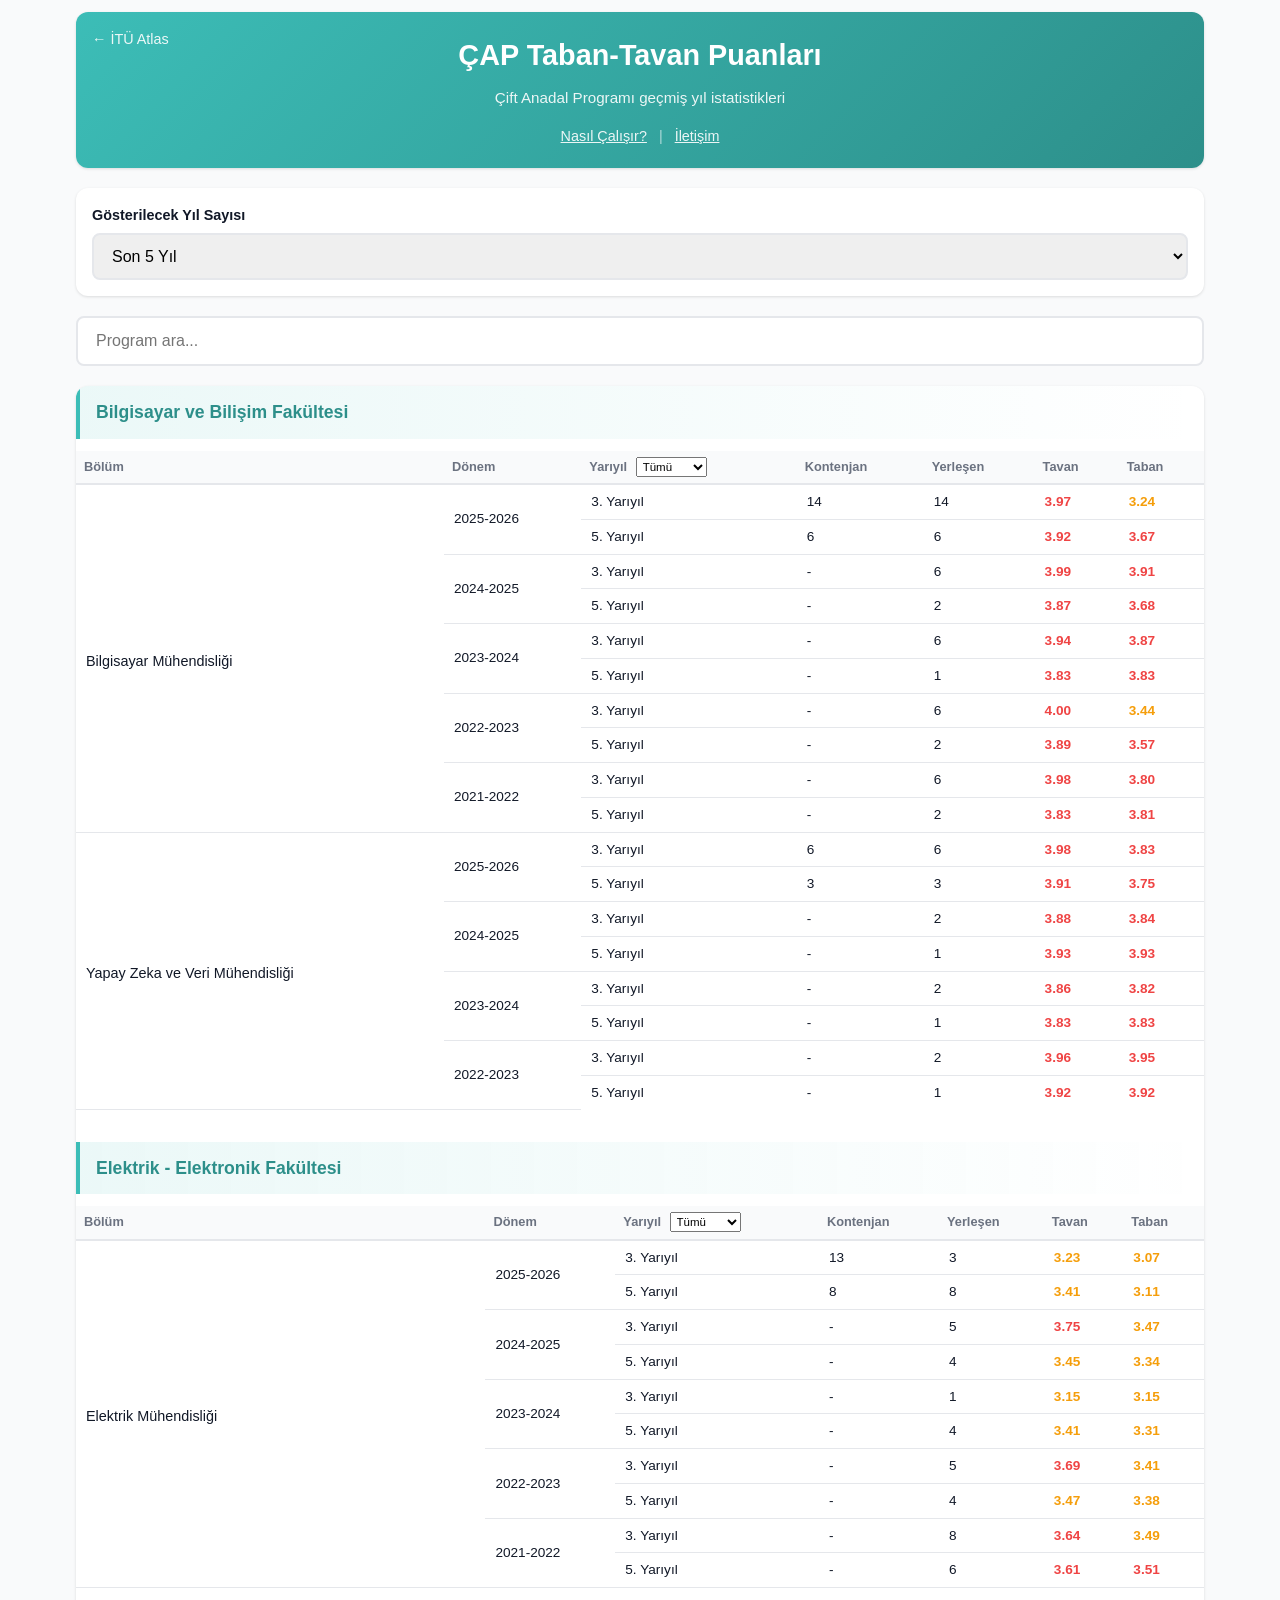
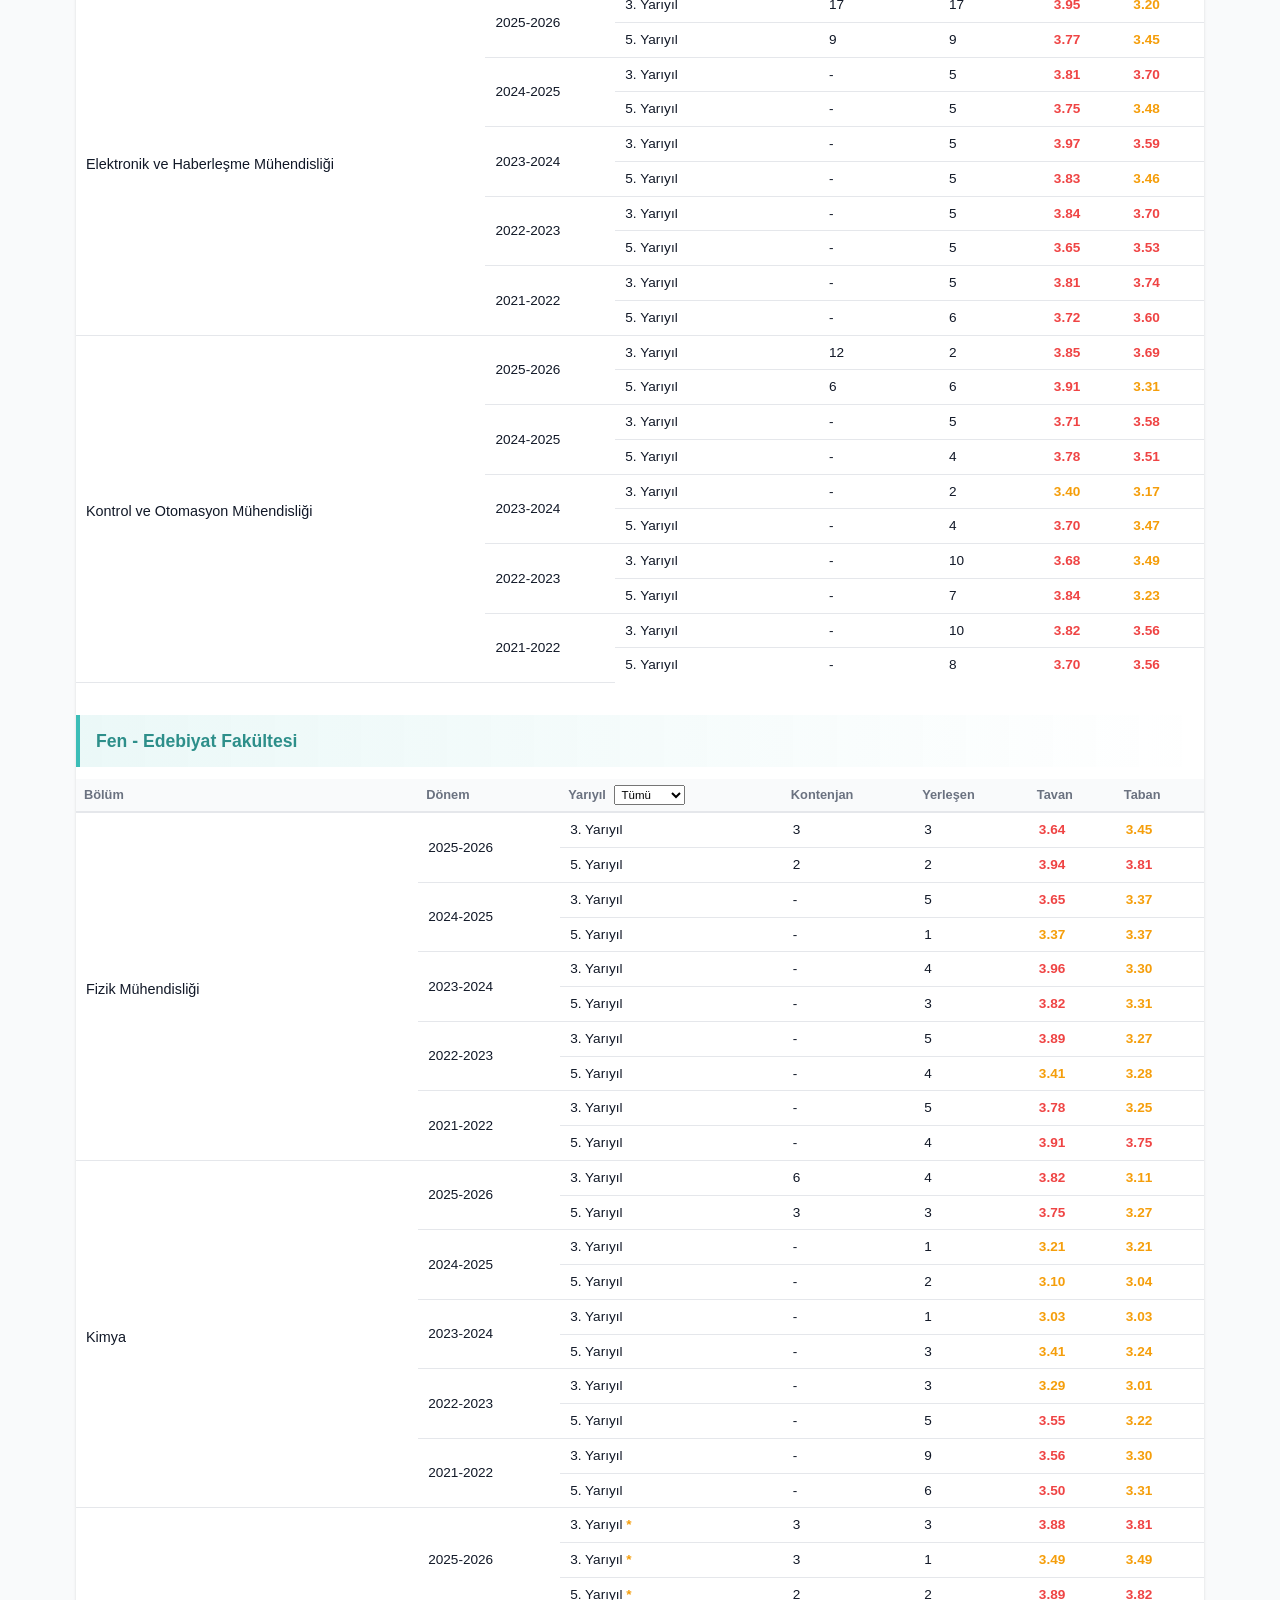
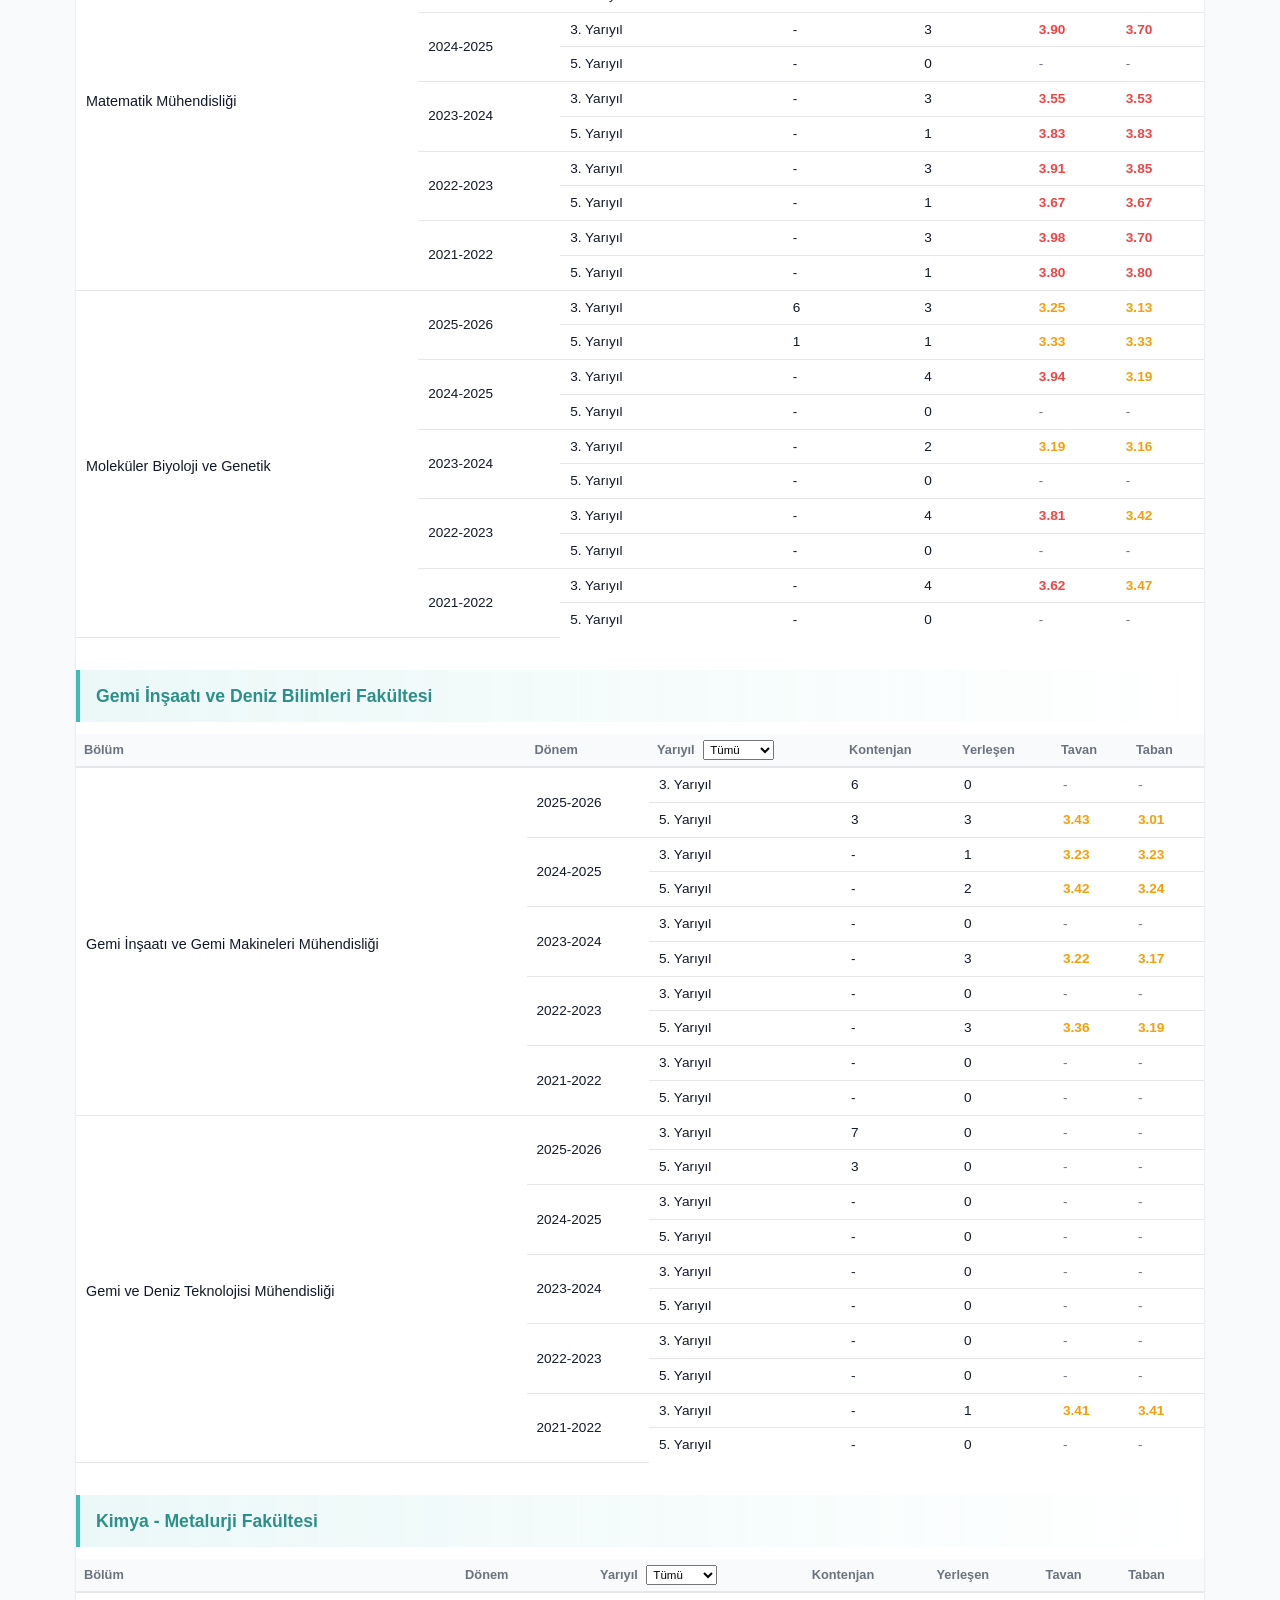
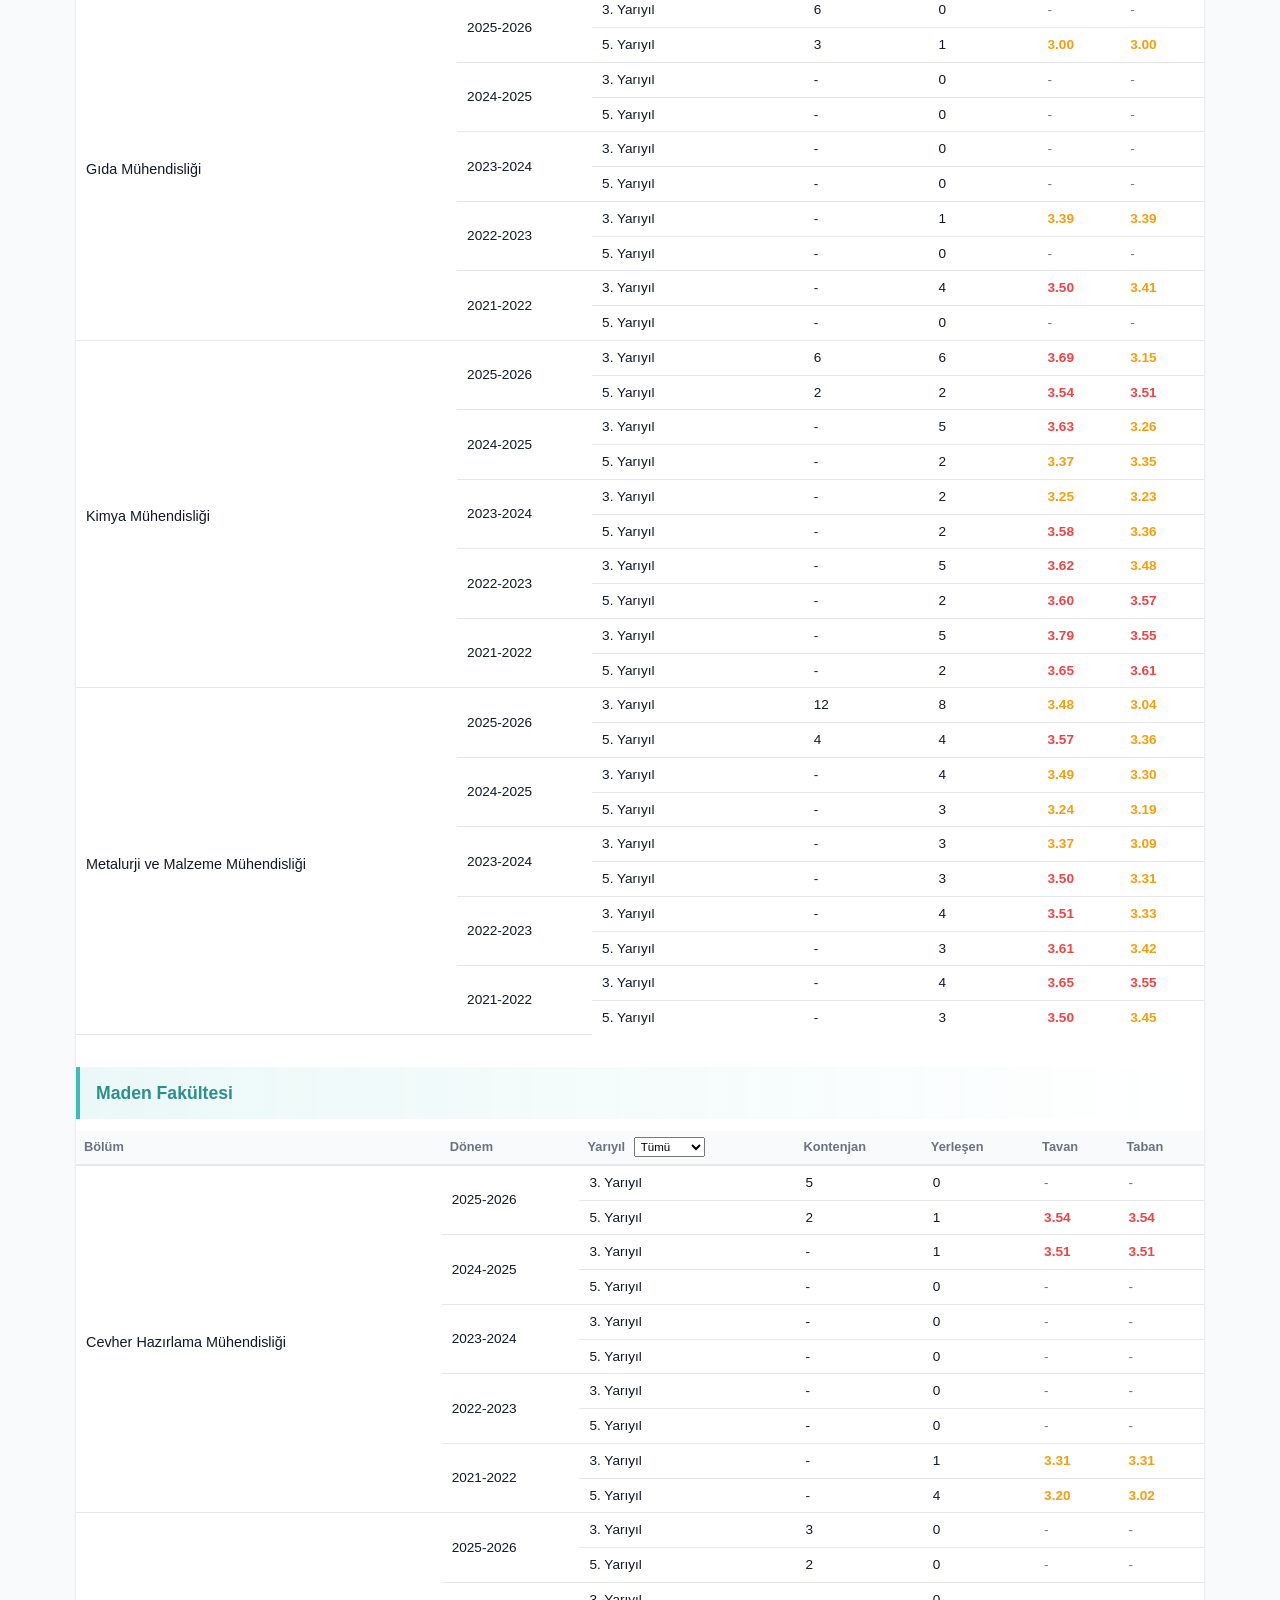
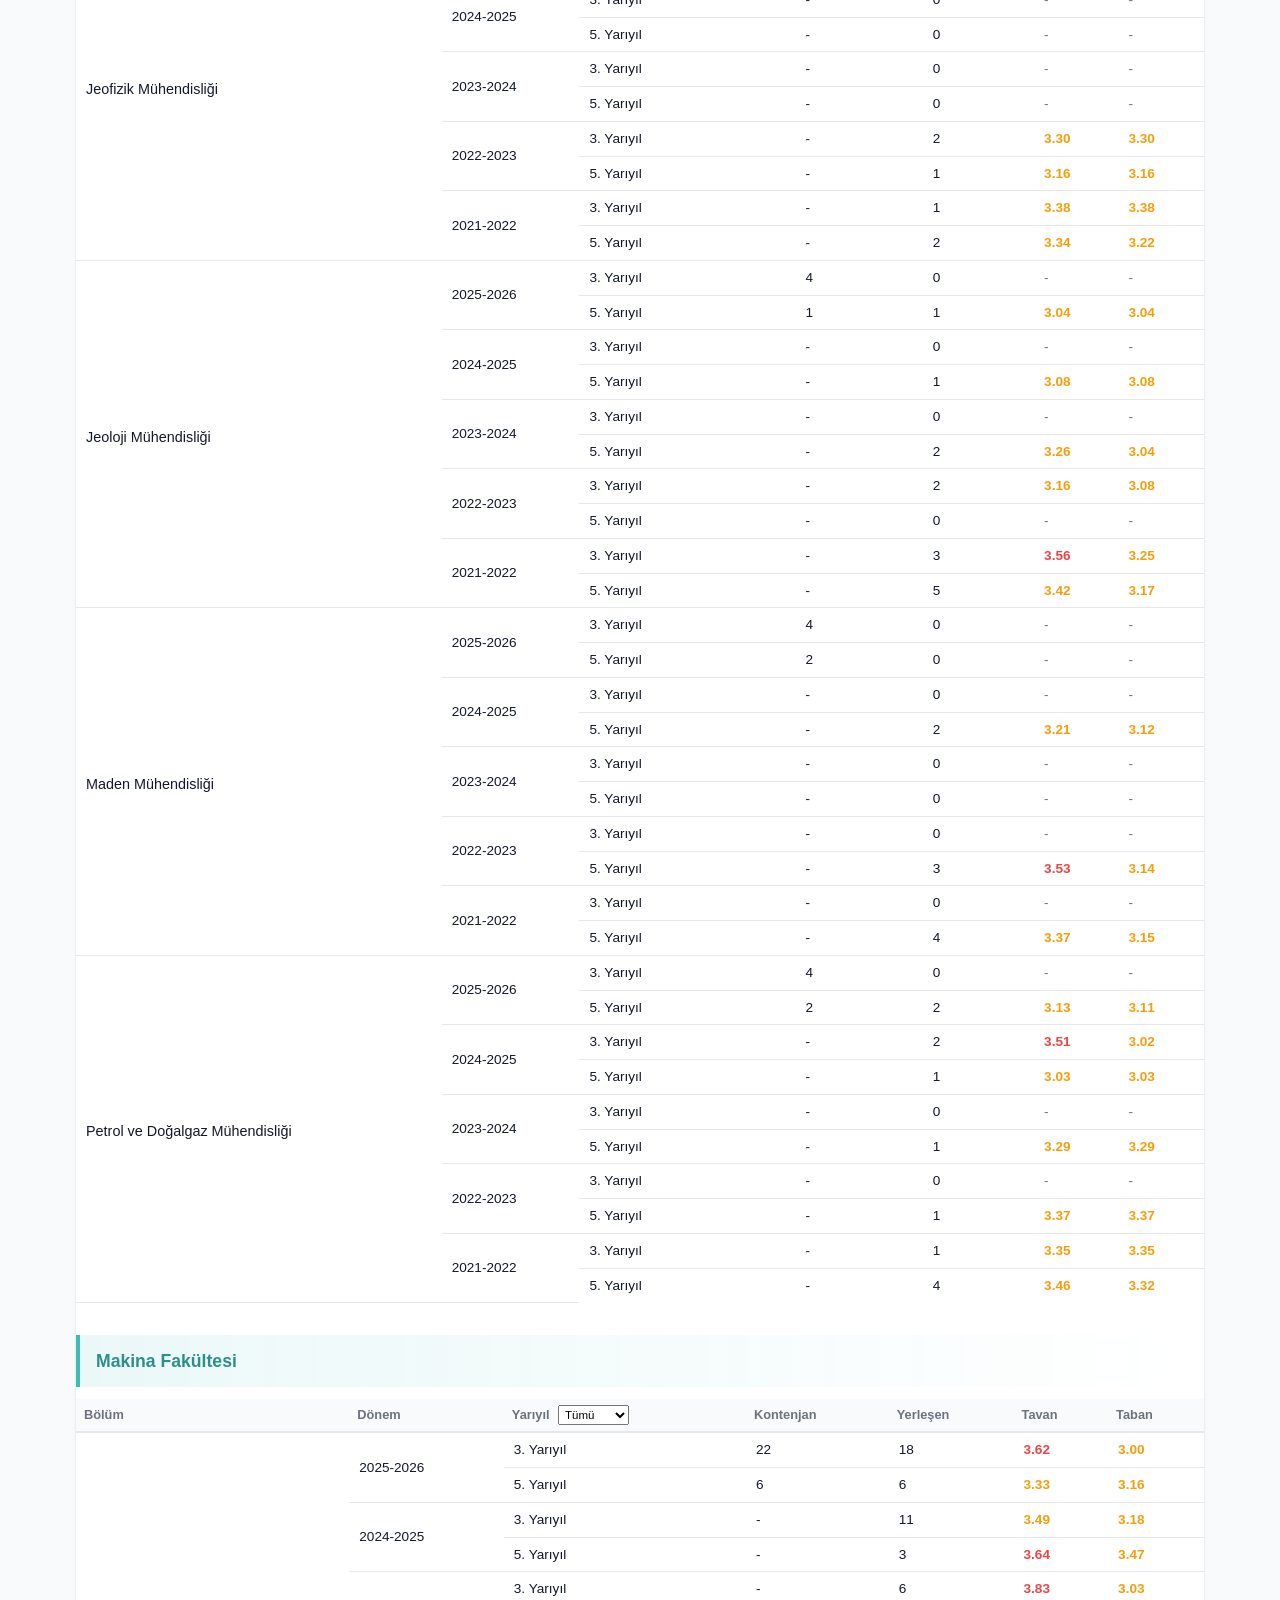
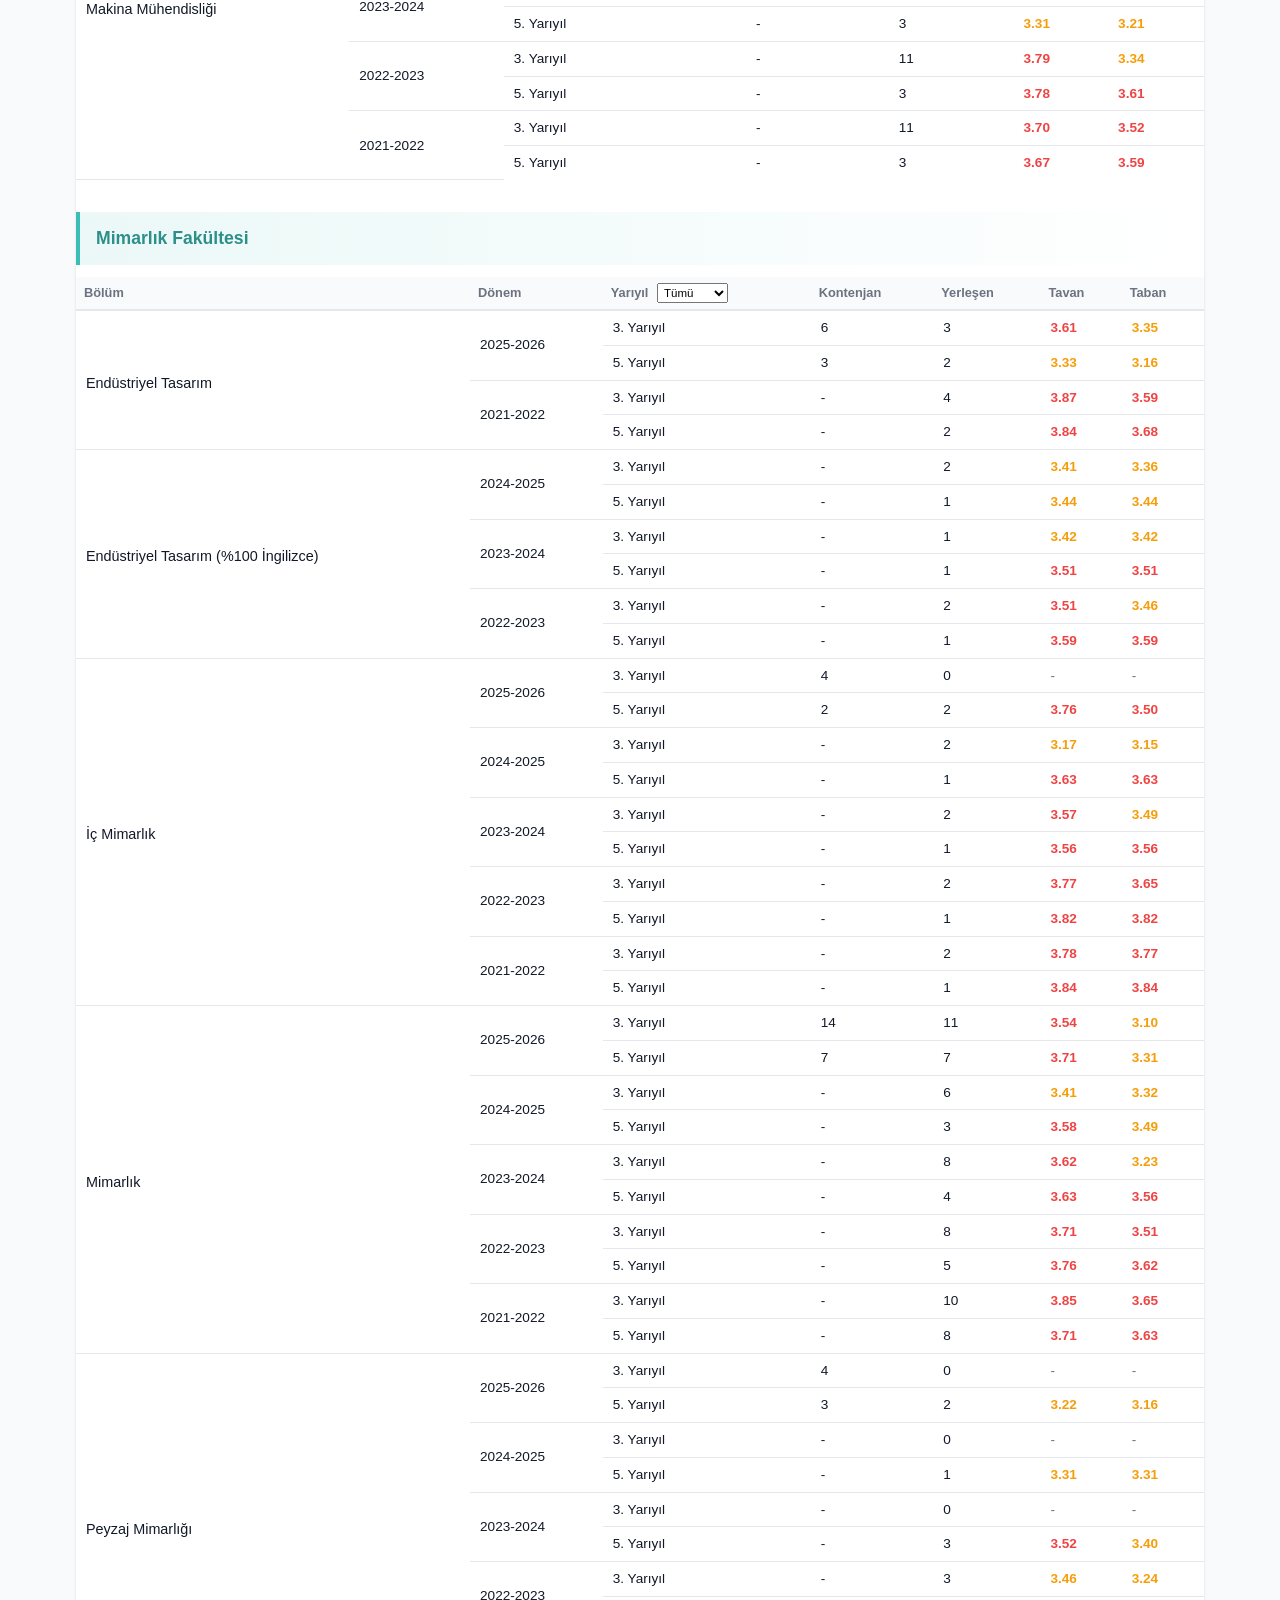
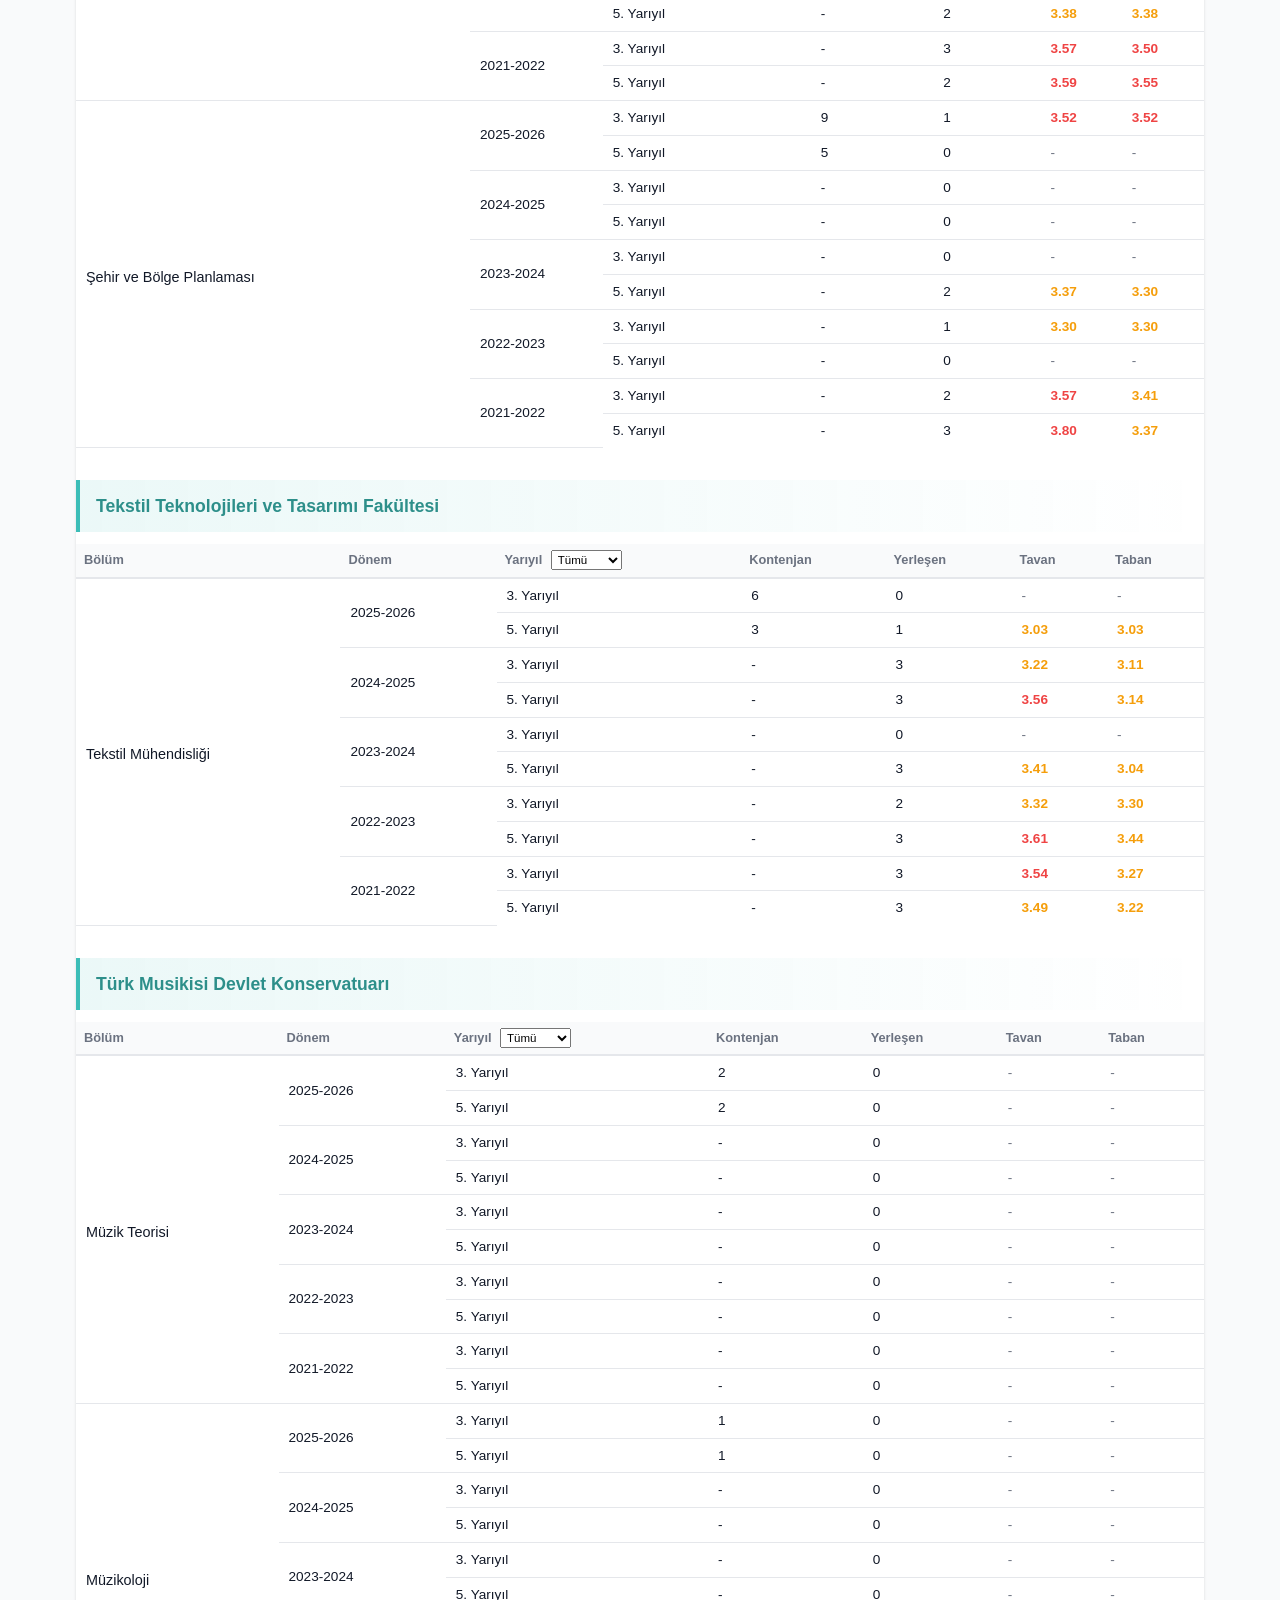
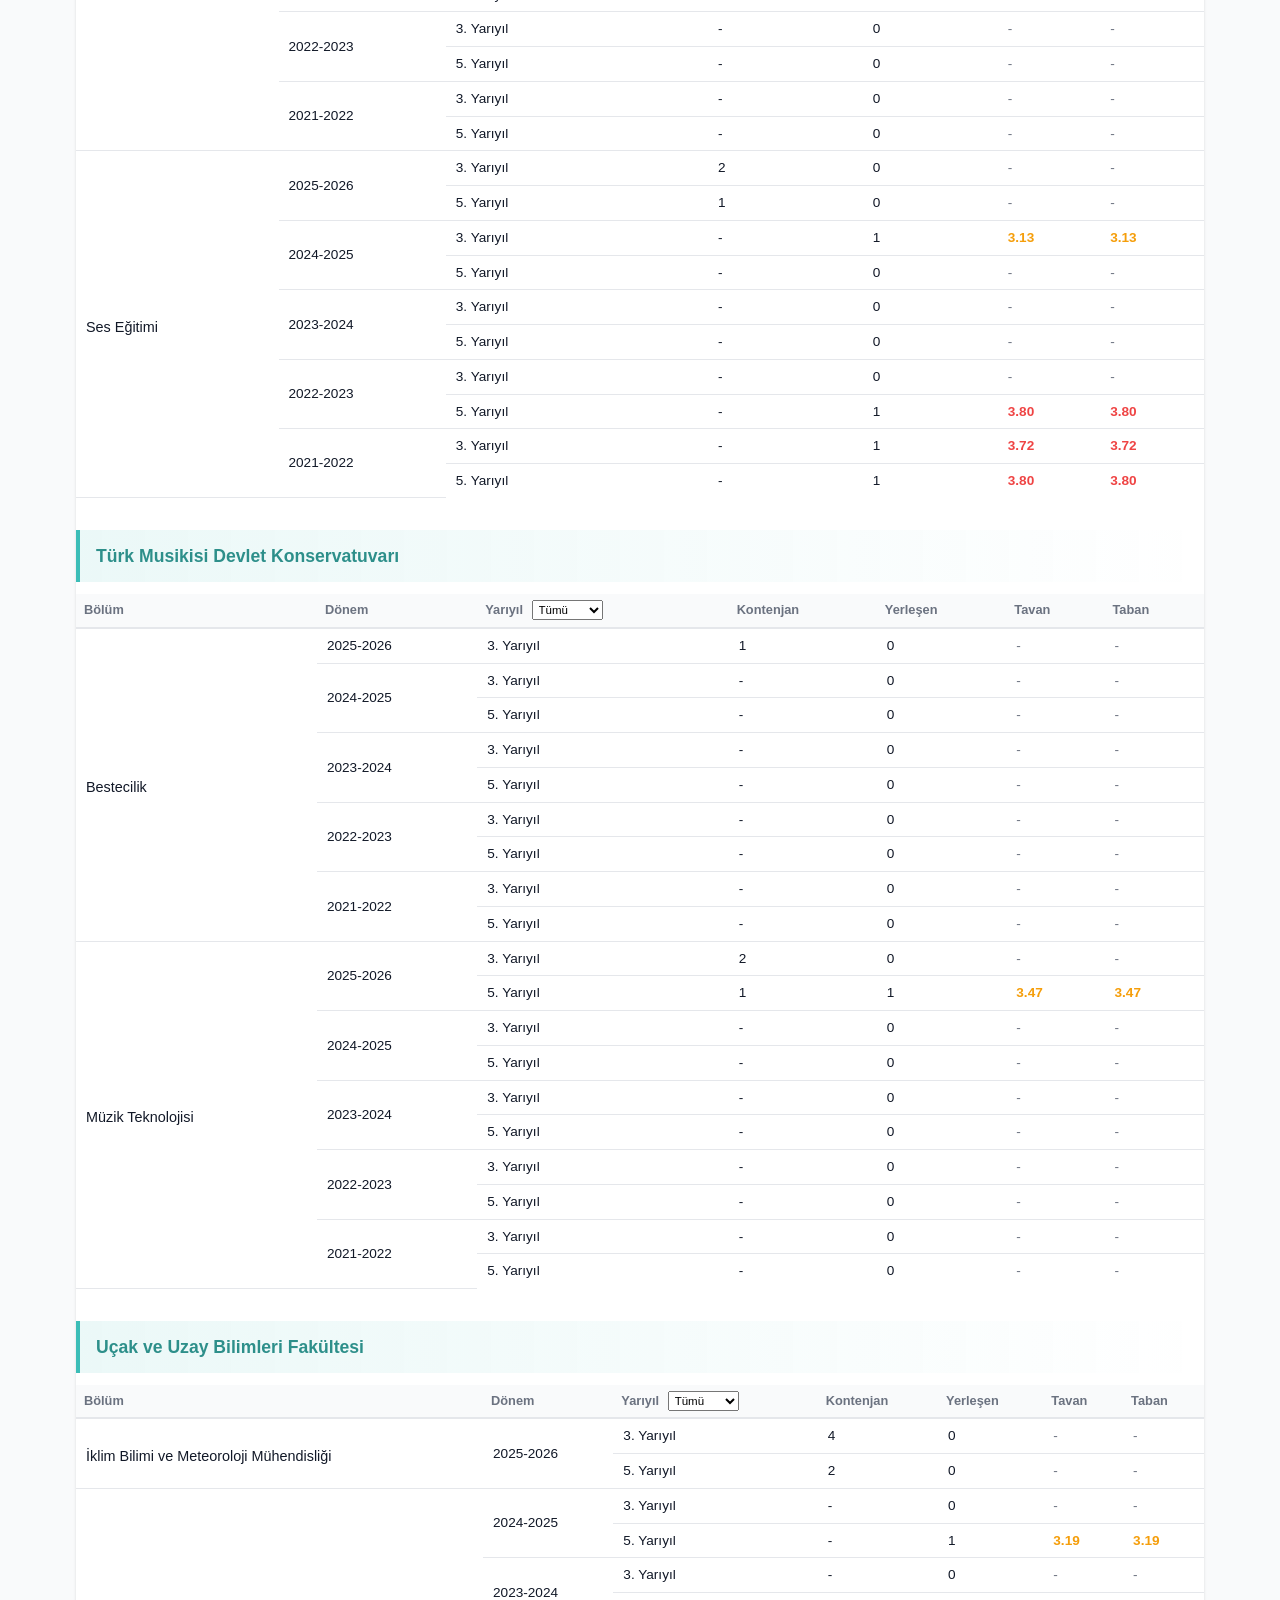
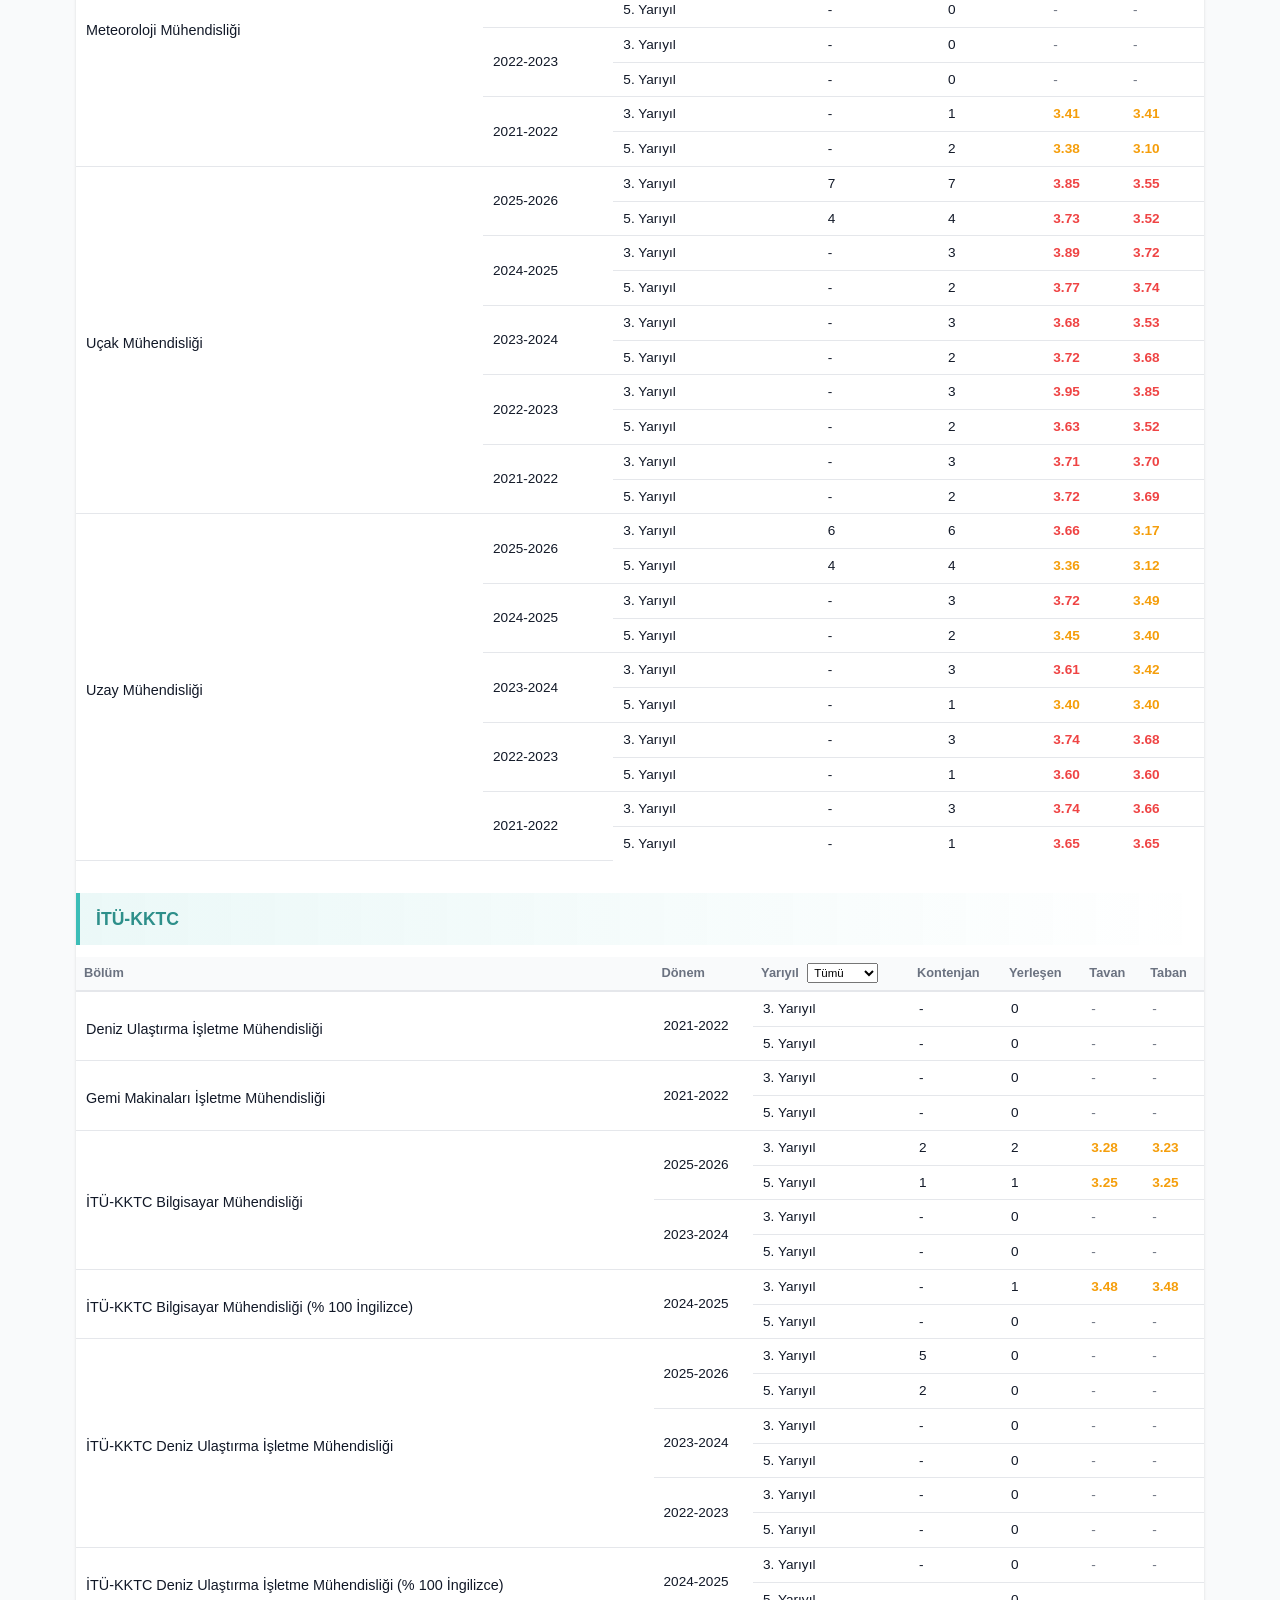
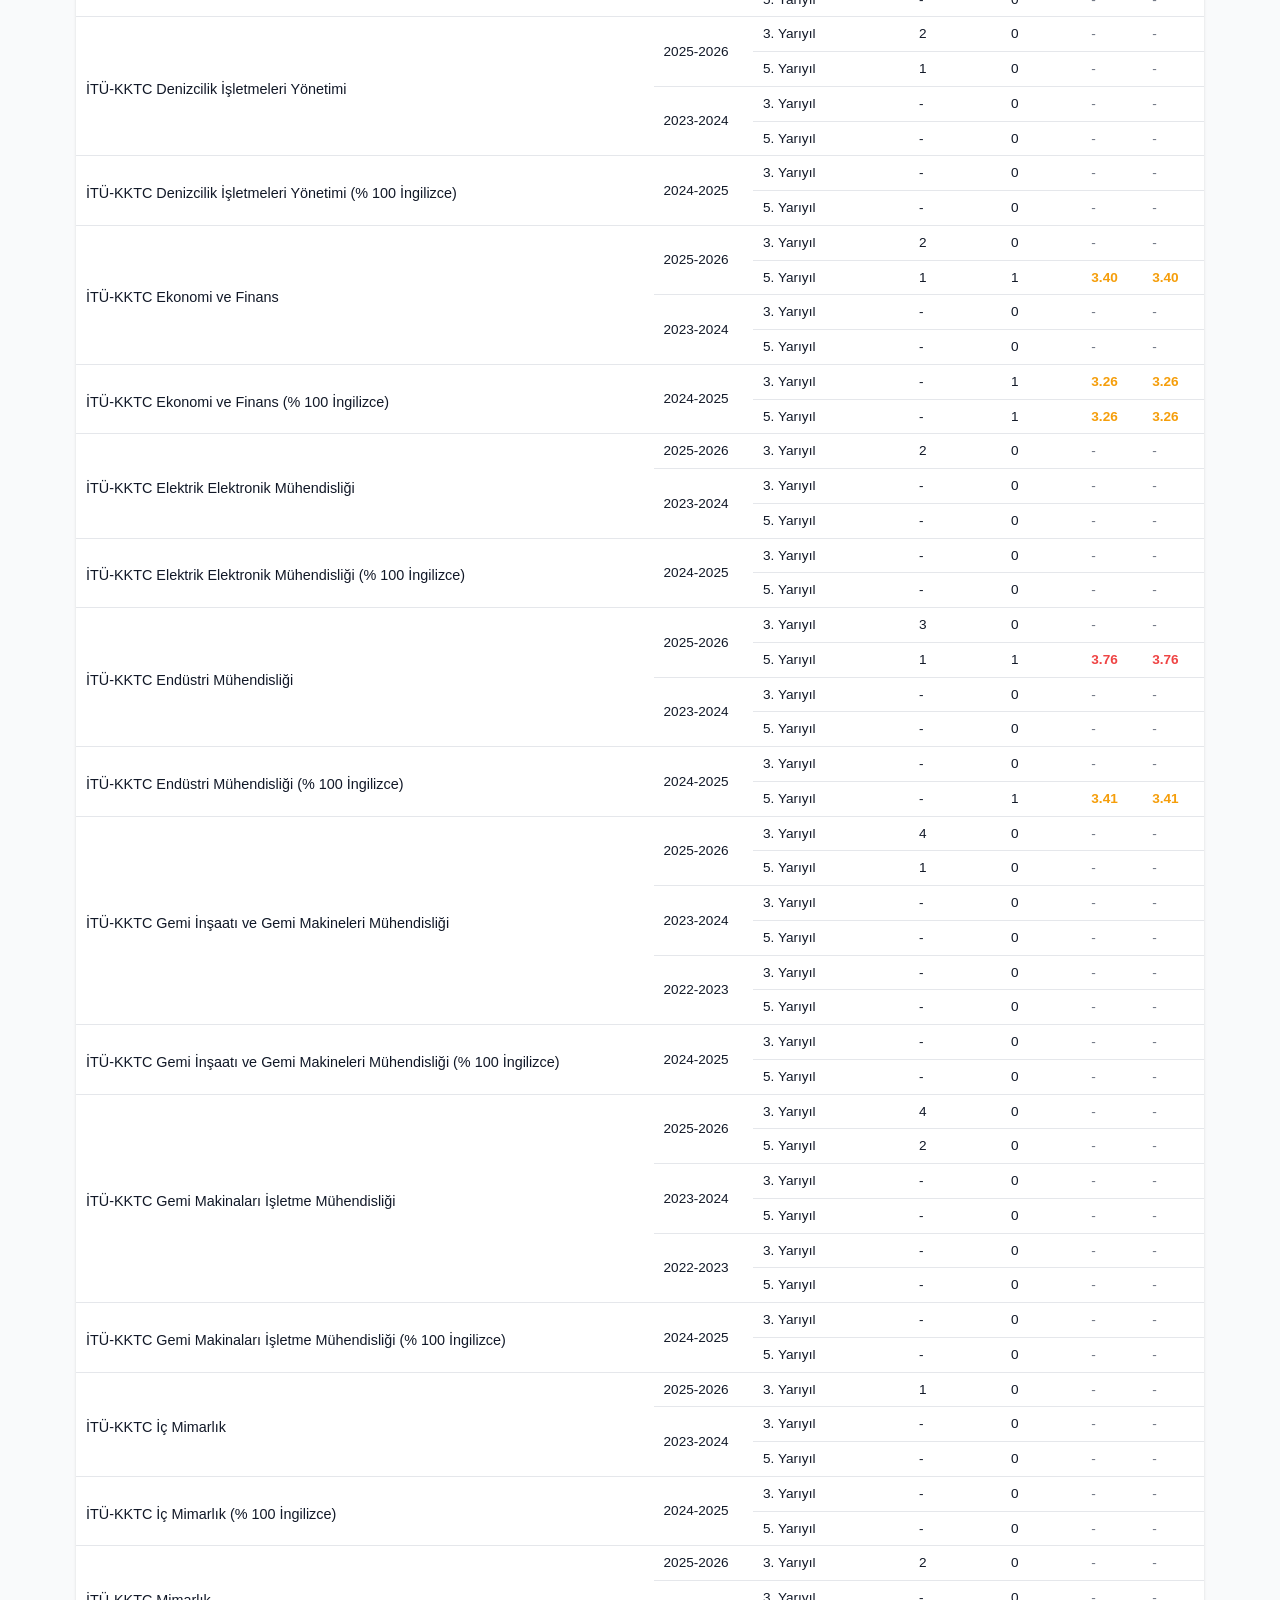
==== commit e17fdc67: "dönem yarıyıl" ====
--- a/cap/index.html
+++ b/cap/index.html
@@ -34,14 +34,7 @@
             <option value="all">Tüm Yıllar</option>
           </select>
         </div>
-        <div class="input-group">
-          <label for="yariyilFilter">Yarıyıl</label>
-          <select id="yariyilFilter" onchange="renderPrograms()">
-            <option value="all" selected>Tümü</option>
-            <option value="3.Yarıyıl">3. Yarıyıl</option>
-            <option value="5.Yarıyıl">5. Yarıyıl</option>
-          </select>
-        </div>
+
       </div>
     </div>
 
@@ -67,7 +60,8 @@
         <span class="close-btn" onclick="closeModal('infoModal')">&times;</span>
       </div>
       <div class="modal-body">
-        <p><strong>Çift Anadal Programı (ÇAP)</strong>, bir lisans programına kayıtlı öğrencinin aynı zamanda ikinci bir lisans diploması almasını sağlayan programdır.</p>
+        <p><strong>Çift Anadal Programı (ÇAP)</strong>, bir lisans programına kayıtlı öğrencinin aynı zamanda ikinci bir
+          lisans diploması almasını sağlayan programdır.</p>
 
         <h3>Başvuru Koşulları</h3>
         <ul>
@@ -77,7 +71,9 @@
         </ul>
 
         <h3>Bu Tablo Ne Gösteriyor?</h3>
-        <p>Bu tablo, geçmiş yıllarda ÇAP programlarına yerleşen öğrencilerin <strong>taban ve tavan not ortalamalarını</strong> gösterir. Bu bilgiler, hedeflediğiniz programa yerleşme şansınızı değerlendirmenize yardımcı olur.</p>
+        <p>Bu tablo, geçmiş yıllarda ÇAP programlarına yerleşen öğrencilerin <strong>taban ve tavan not
+            ortalamalarını</strong> gösterir. Bu bilgiler, hedeflediğiniz programa yerleşme şansınızı değerlendirmenize
+          yardımcı olur.</p>
 
         <p class="note">Not: Veriler geçmiş yıllara aittir ve her yıl değişkenlik gösterebilir.</p>
       </div>
@@ -103,4 +99,4 @@
   <script src="script.js"></script>
 </body>
 
-</html>
+</html>
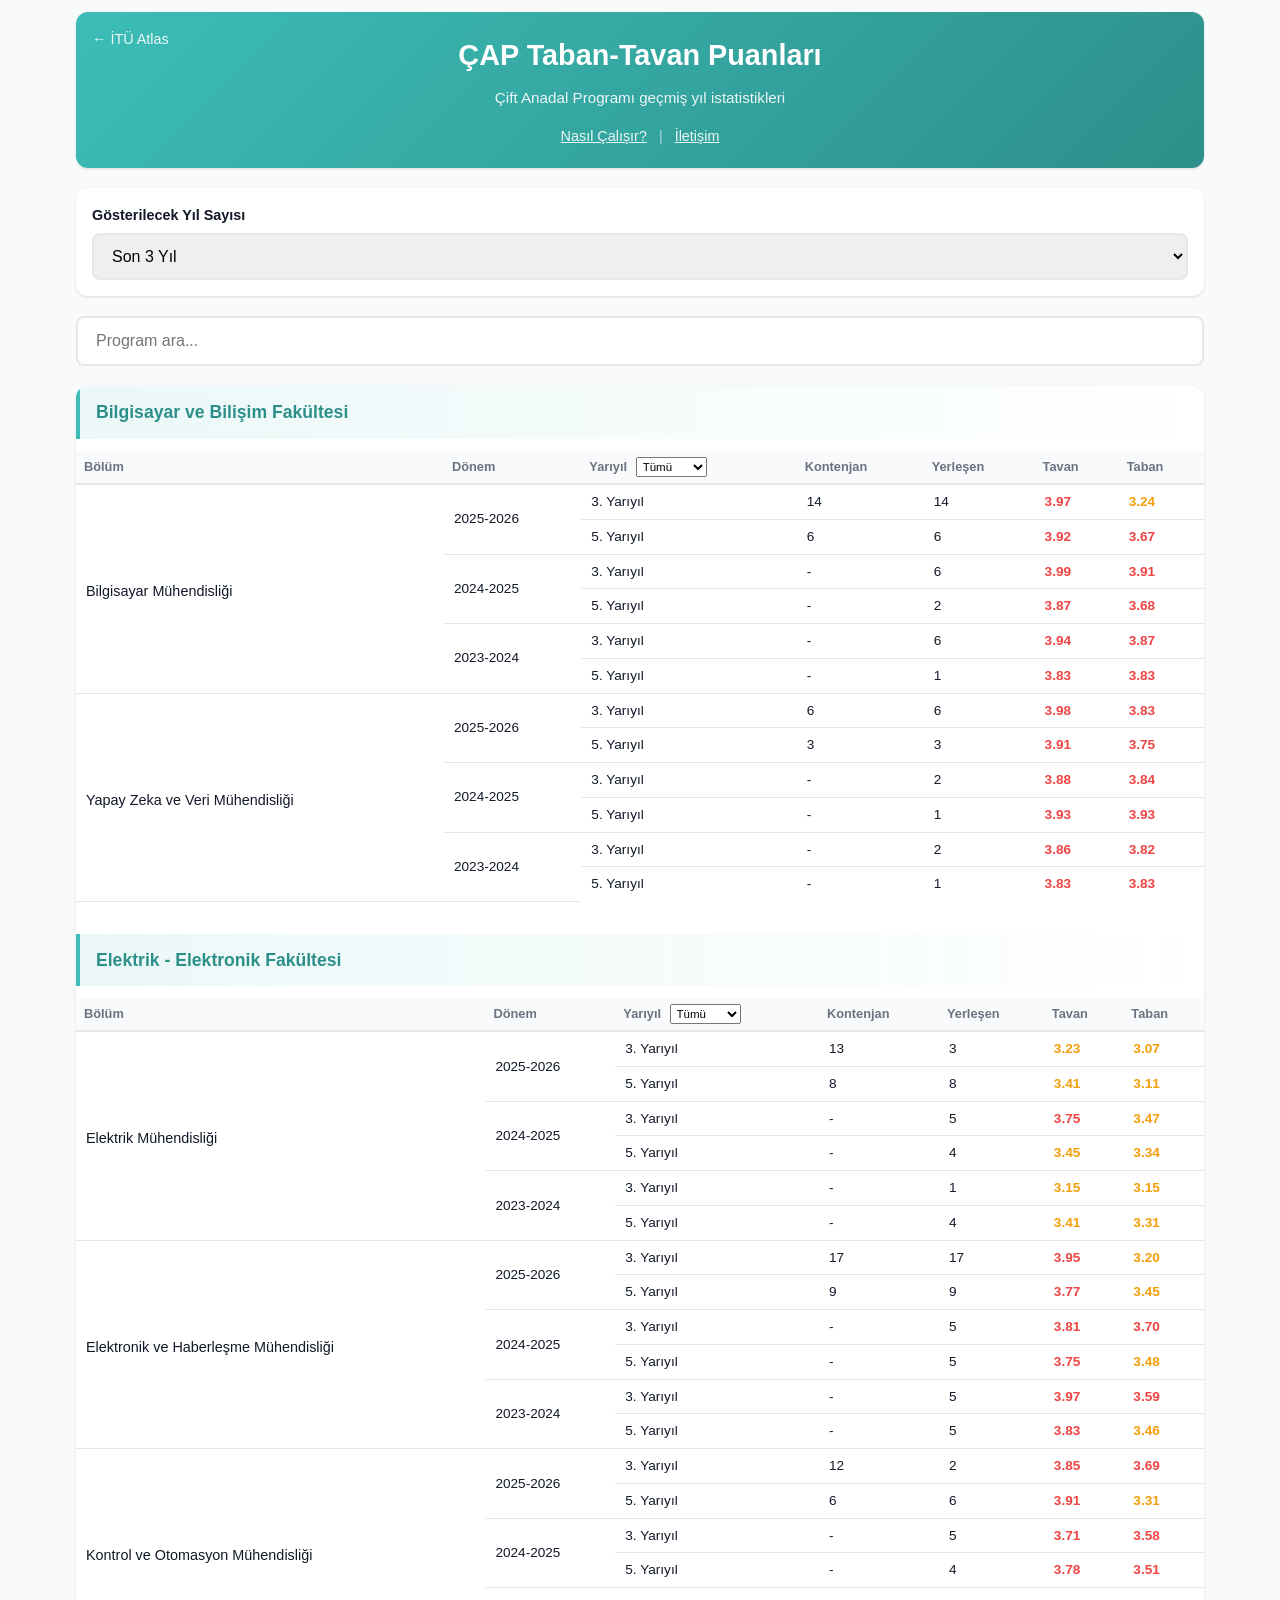
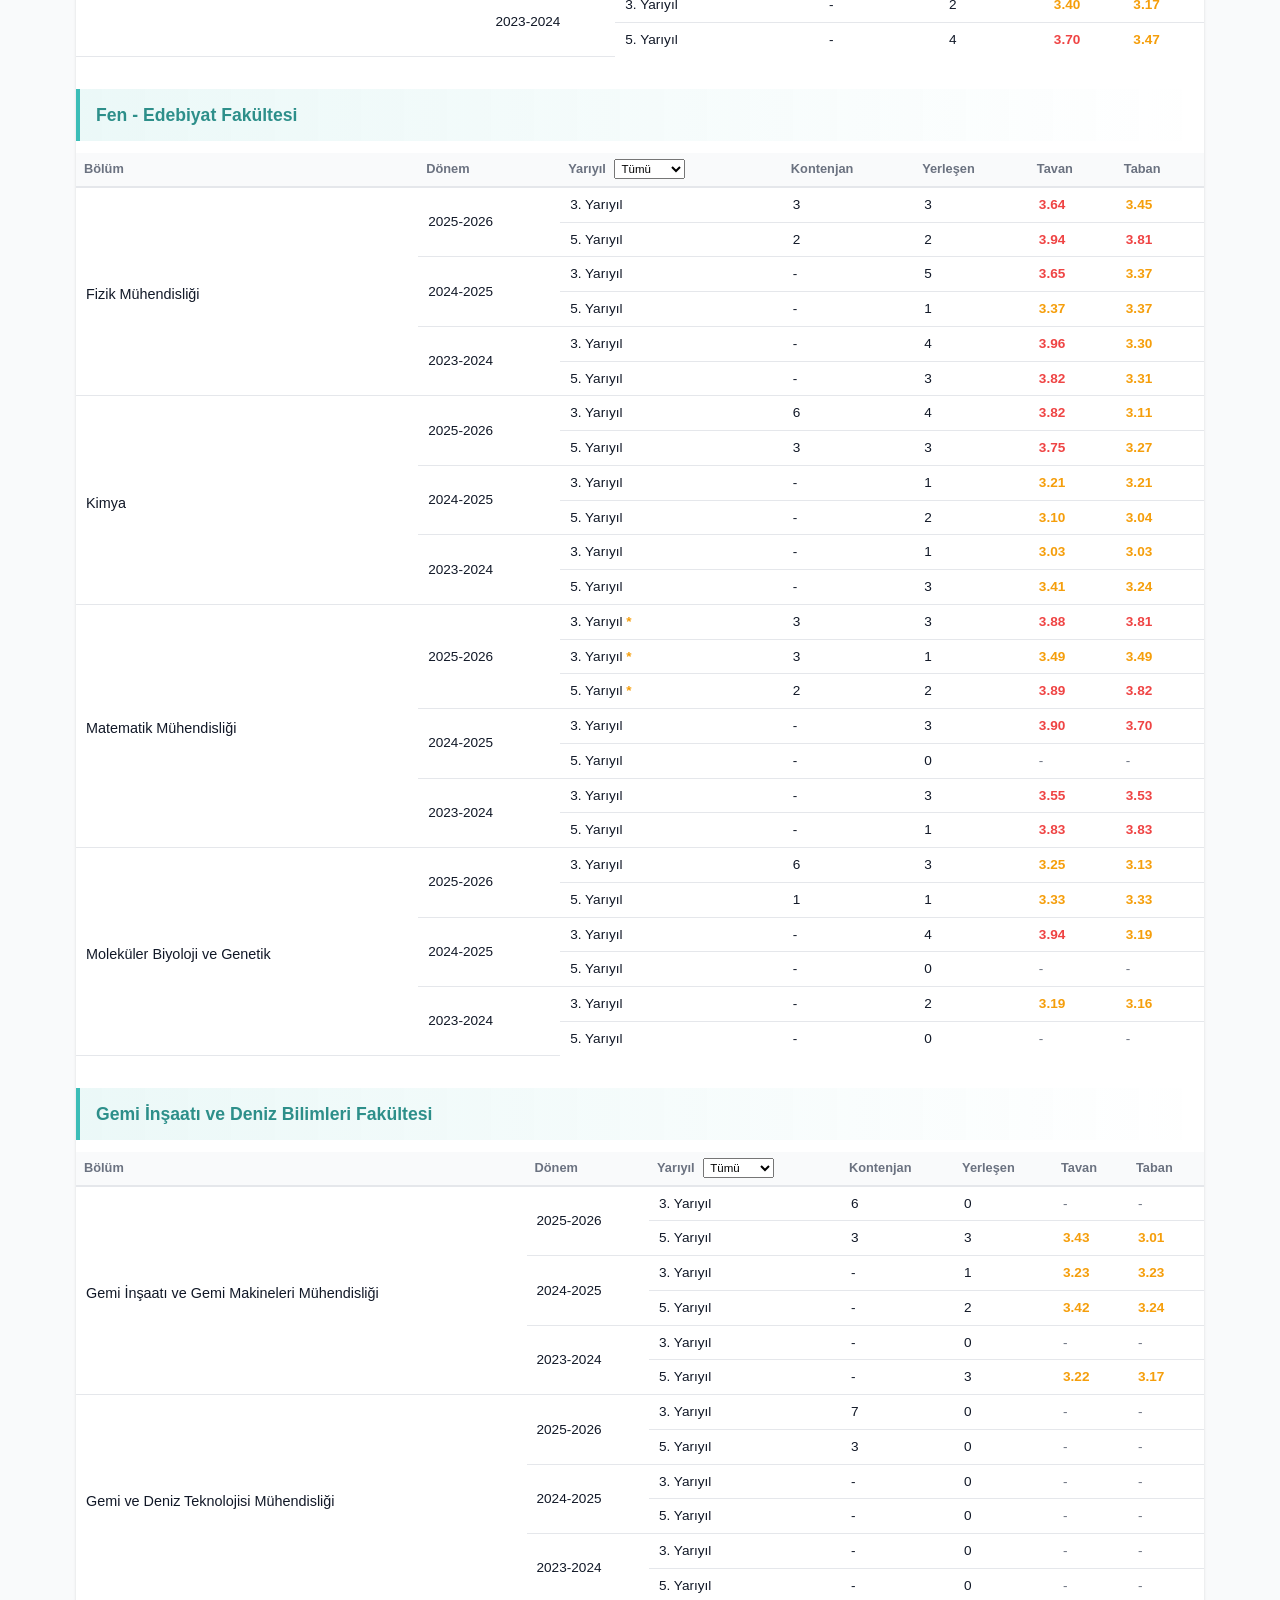
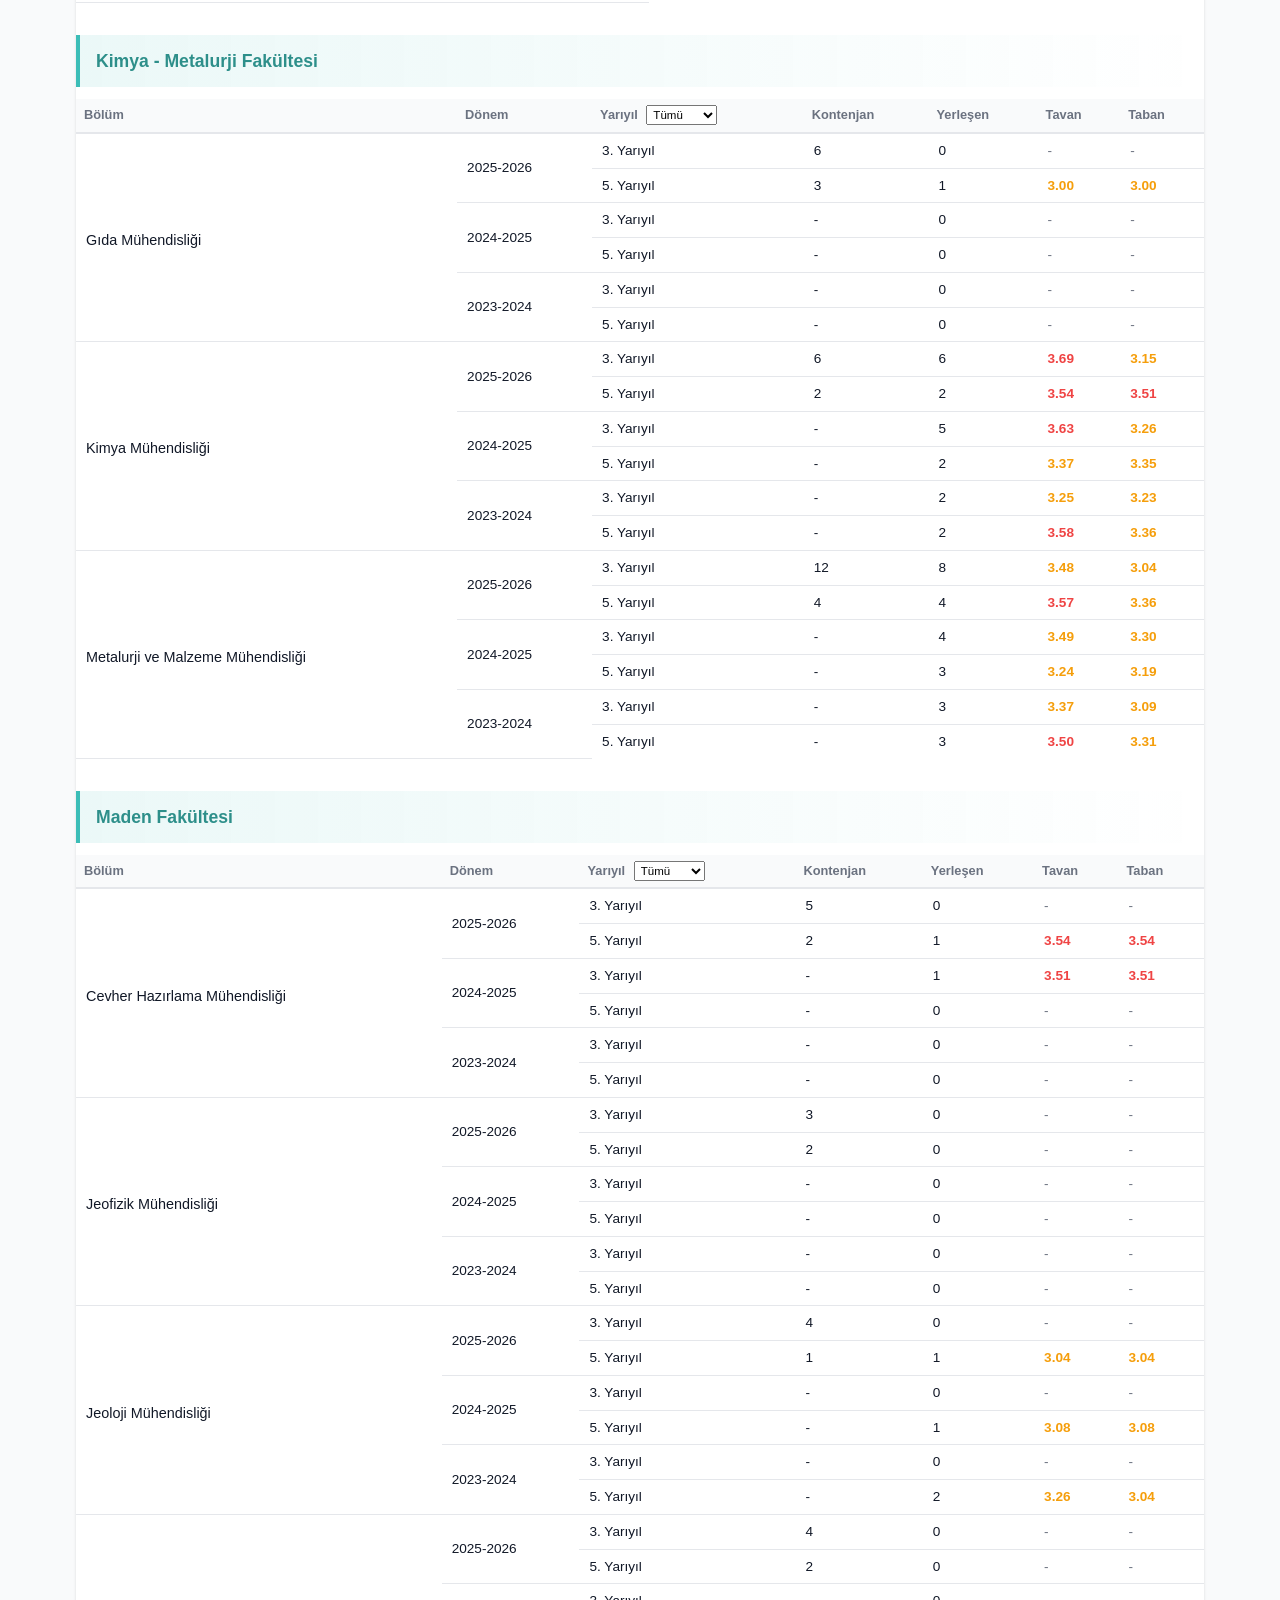
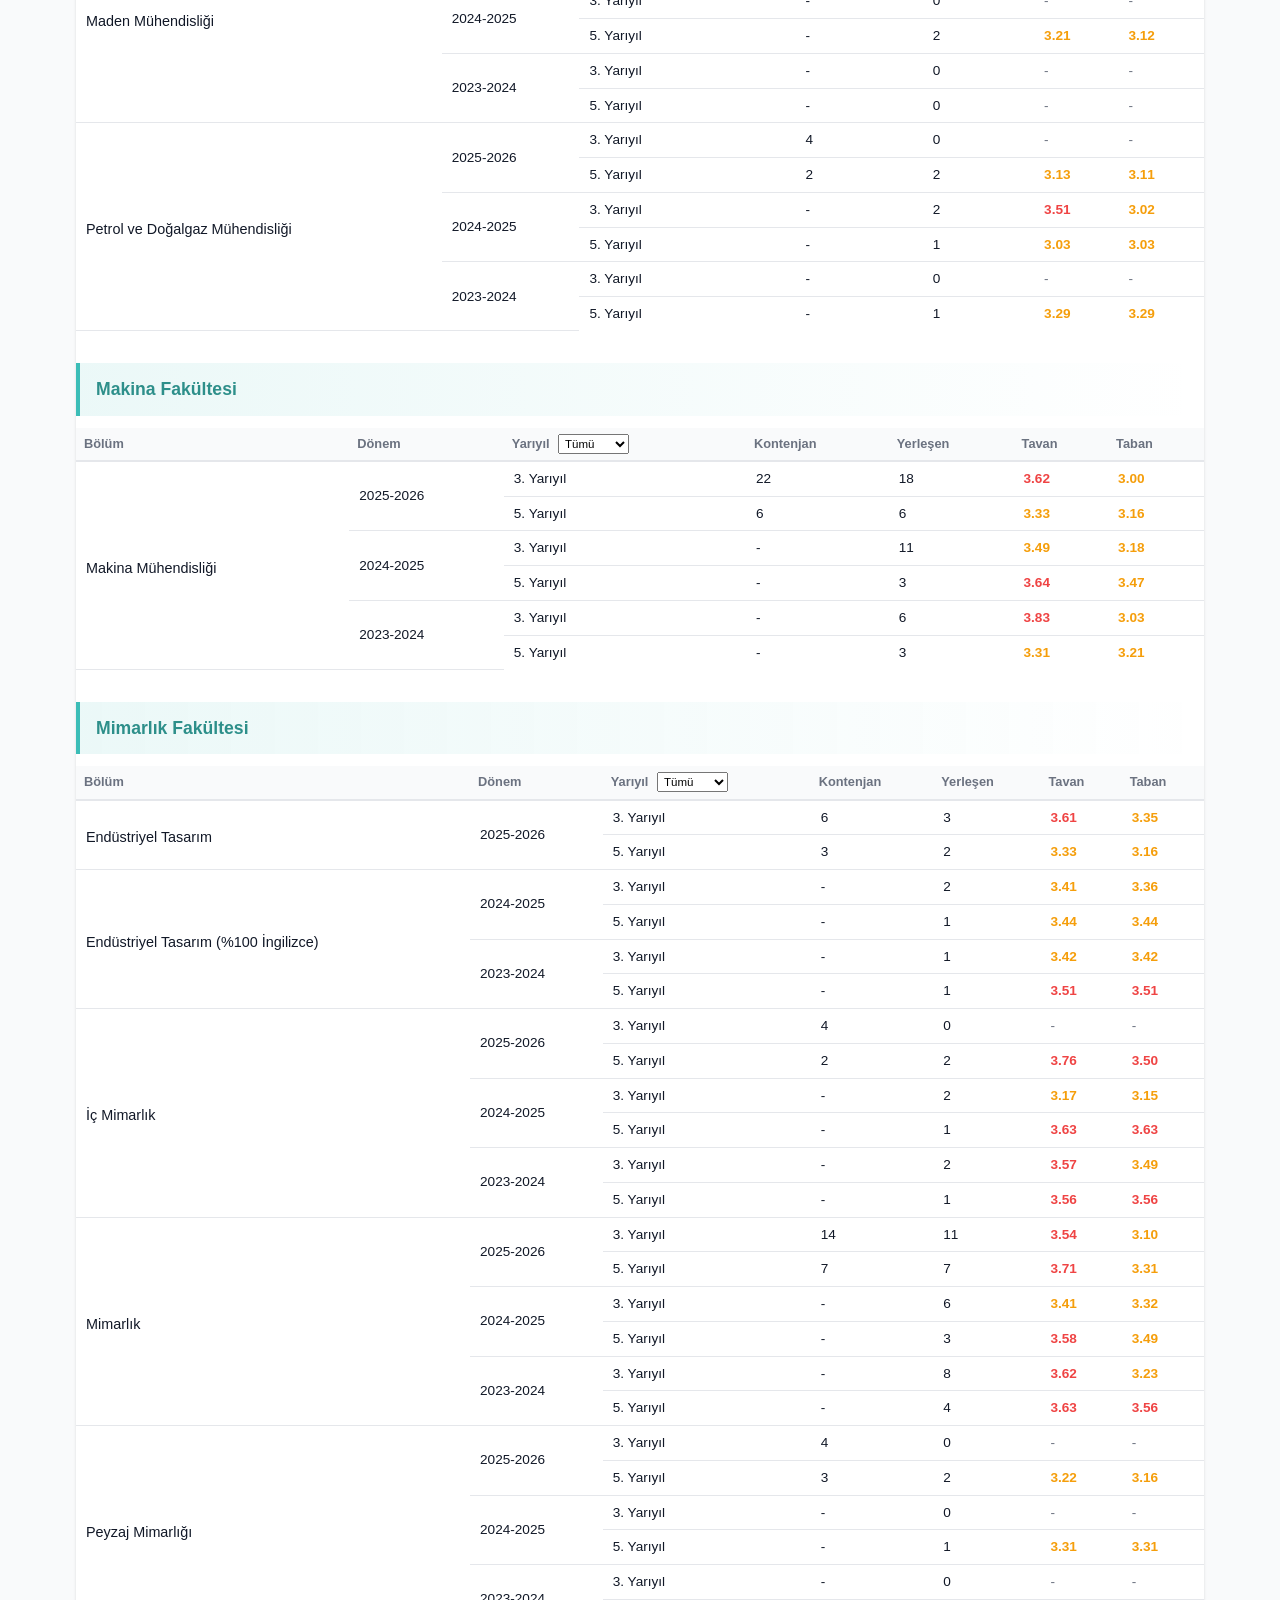
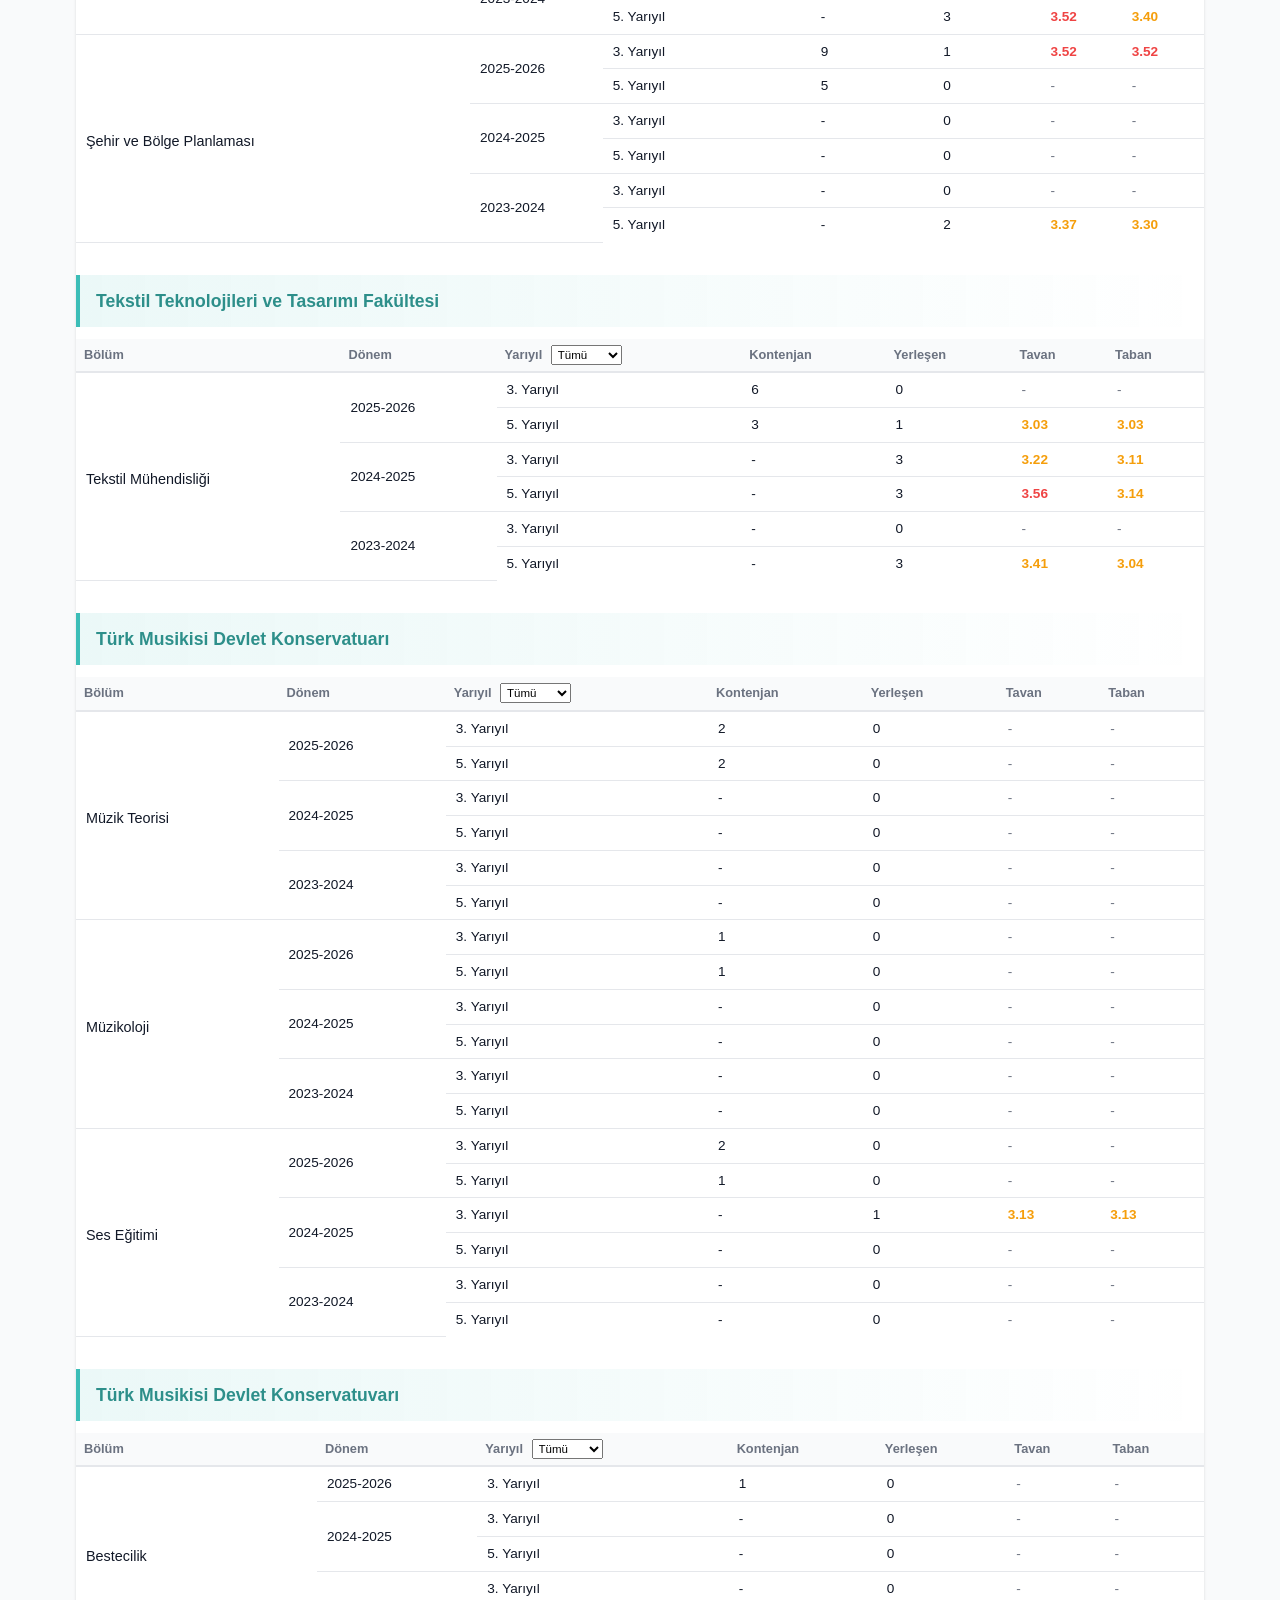
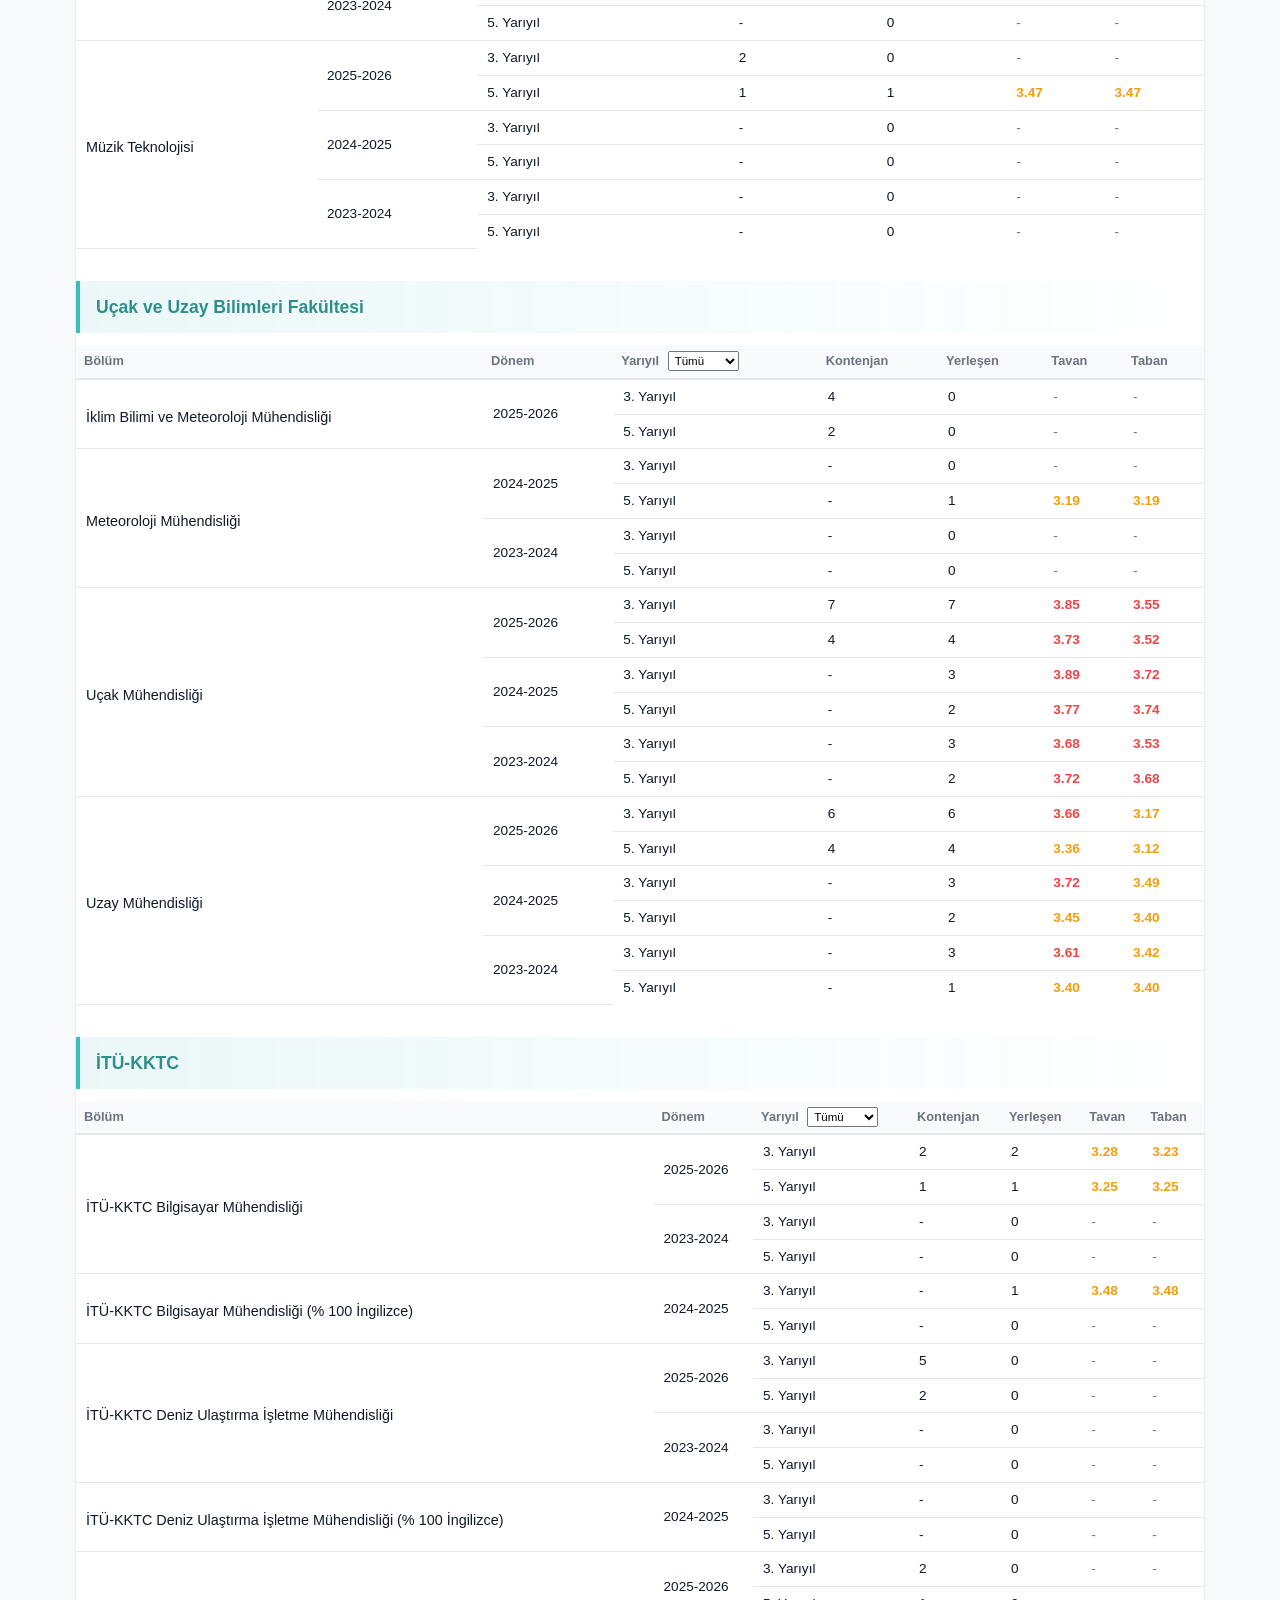
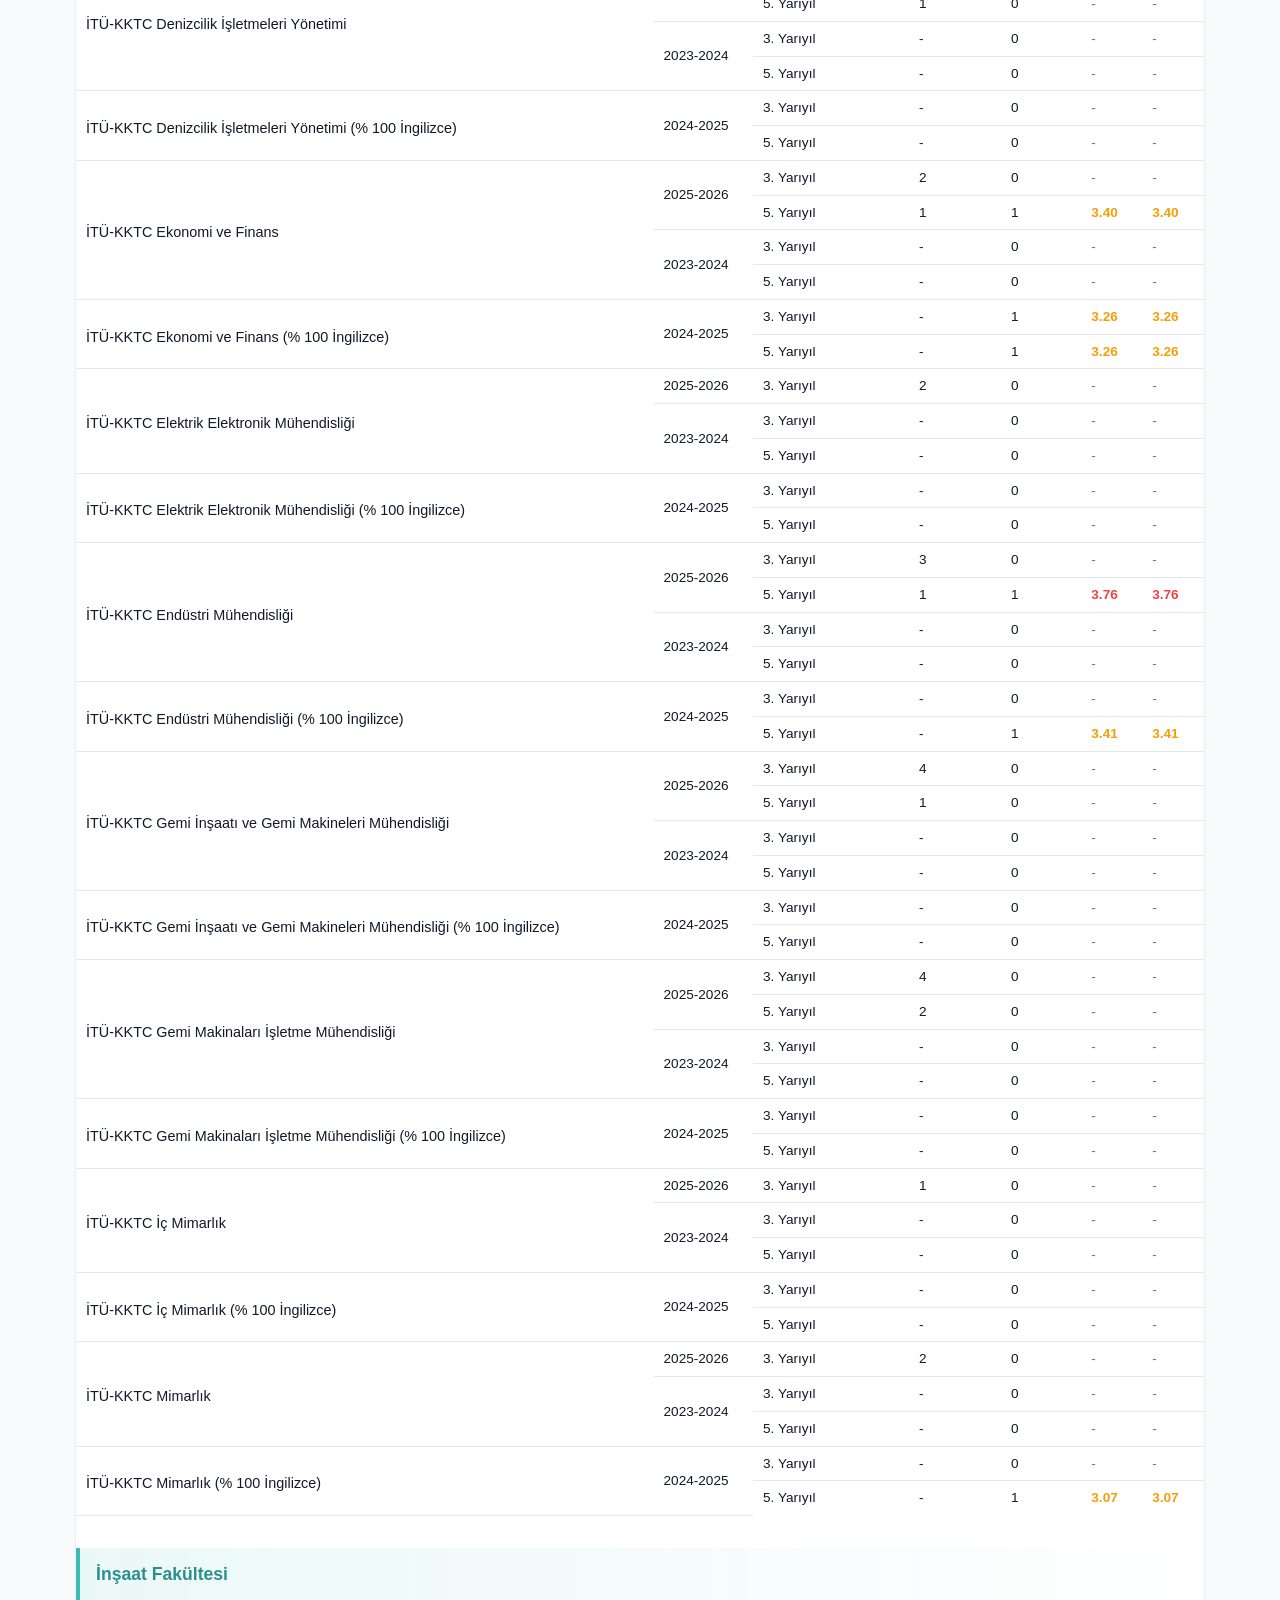
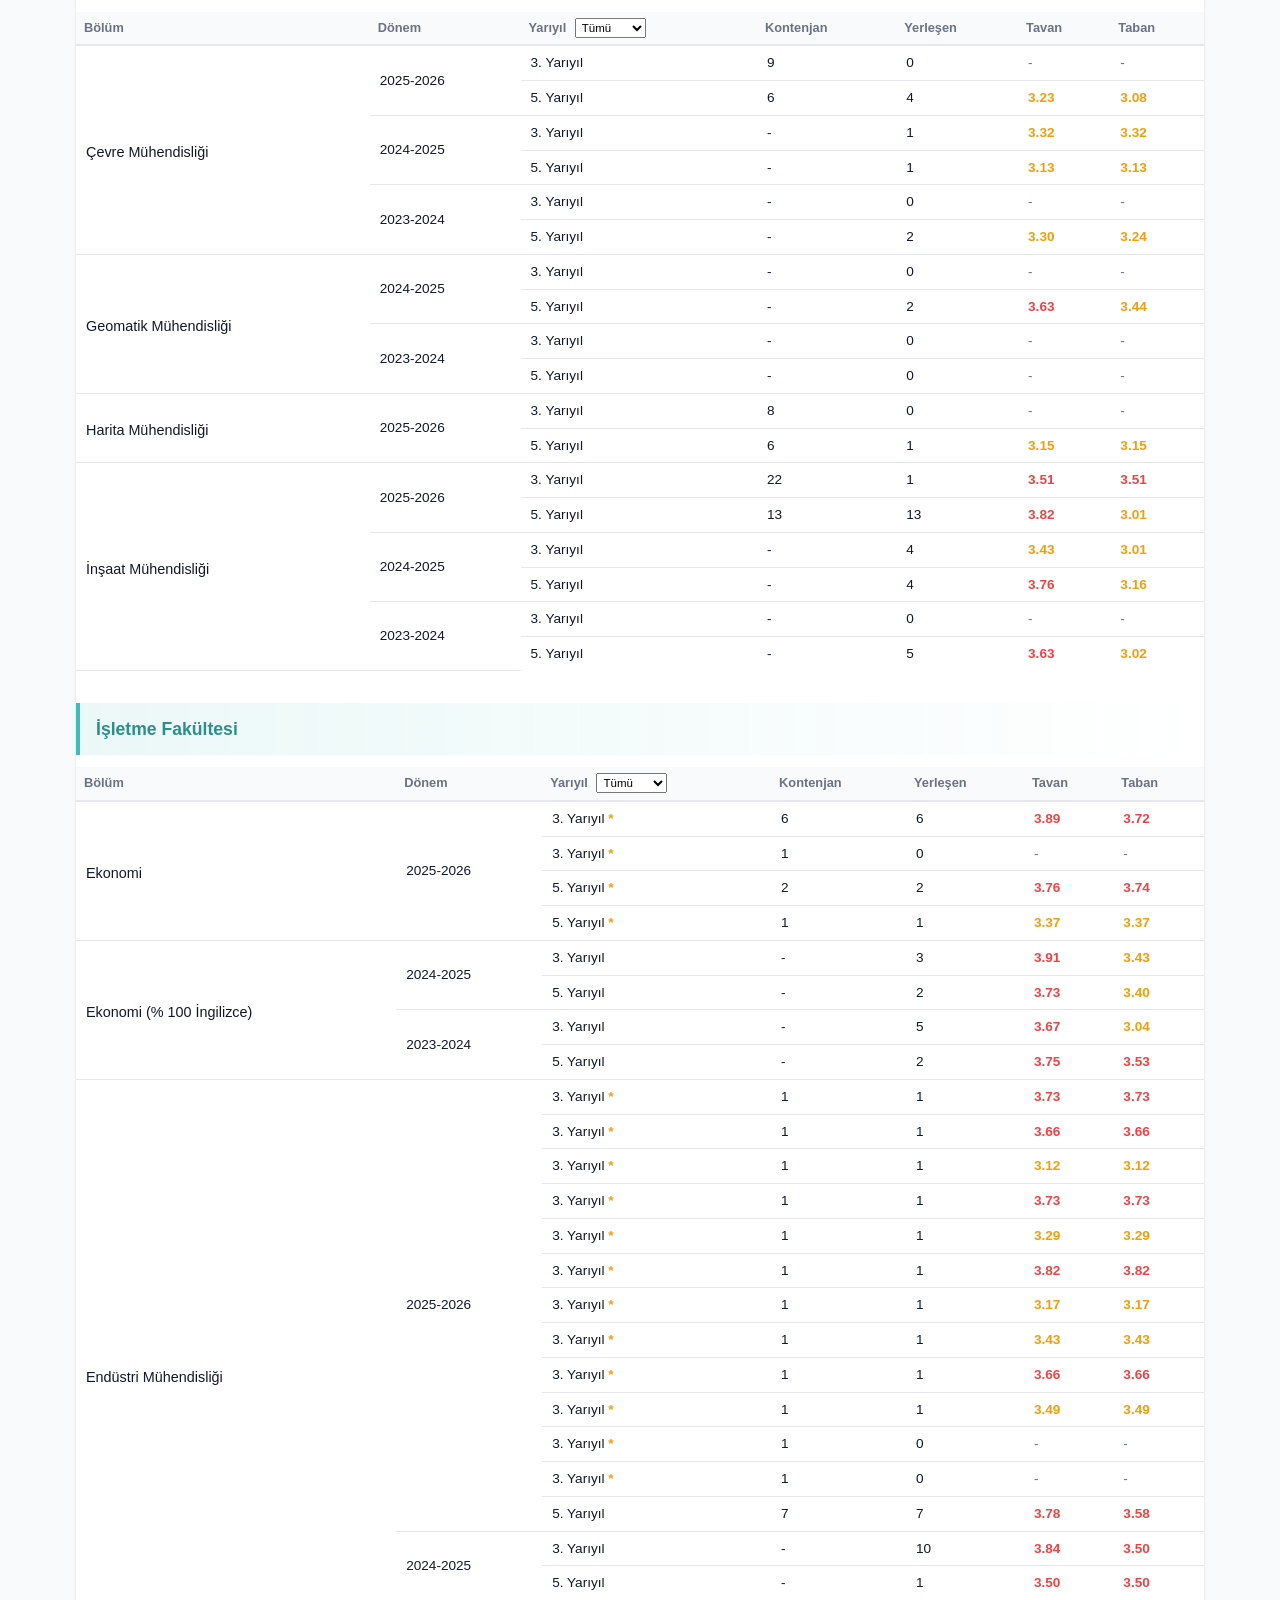
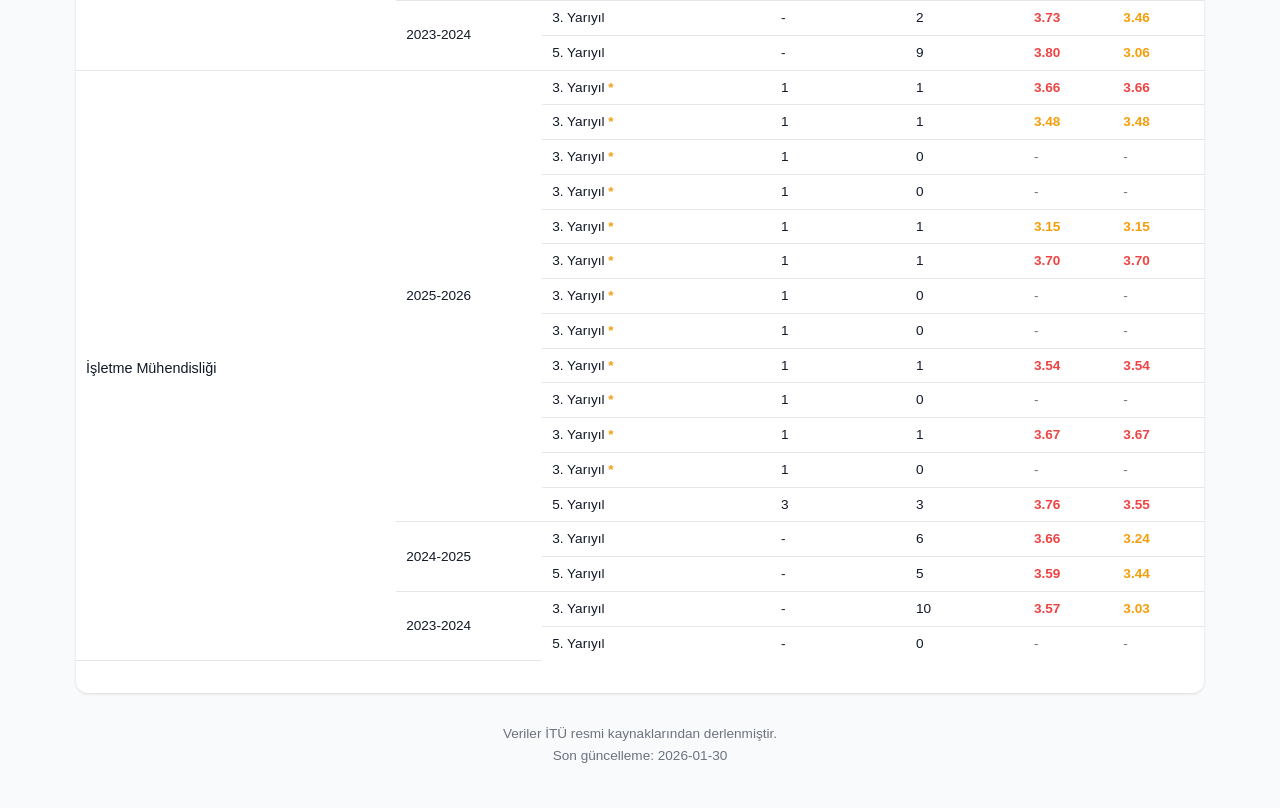
==== commit 1cb06c9f: "gösterilecek yıl sayısı" ====
--- a/cap/index.html
+++ b/cap/index.html
@@ -29,9 +29,7 @@
         <div class="input-group">
           <label for="yilSayisi">Gösterilecek Yıl Sayısı</label>
           <select id="yilSayisi" onchange="renderPrograms()">
-            <option value="5" selected>Son 5 Yıl</option>
-            <option value="10">Son 10 Yıl</option>
-            <option value="all">Tüm Yıllar</option>
+            <!-- JS tarafından doldurulacak -->
           </select>
         </div>
 
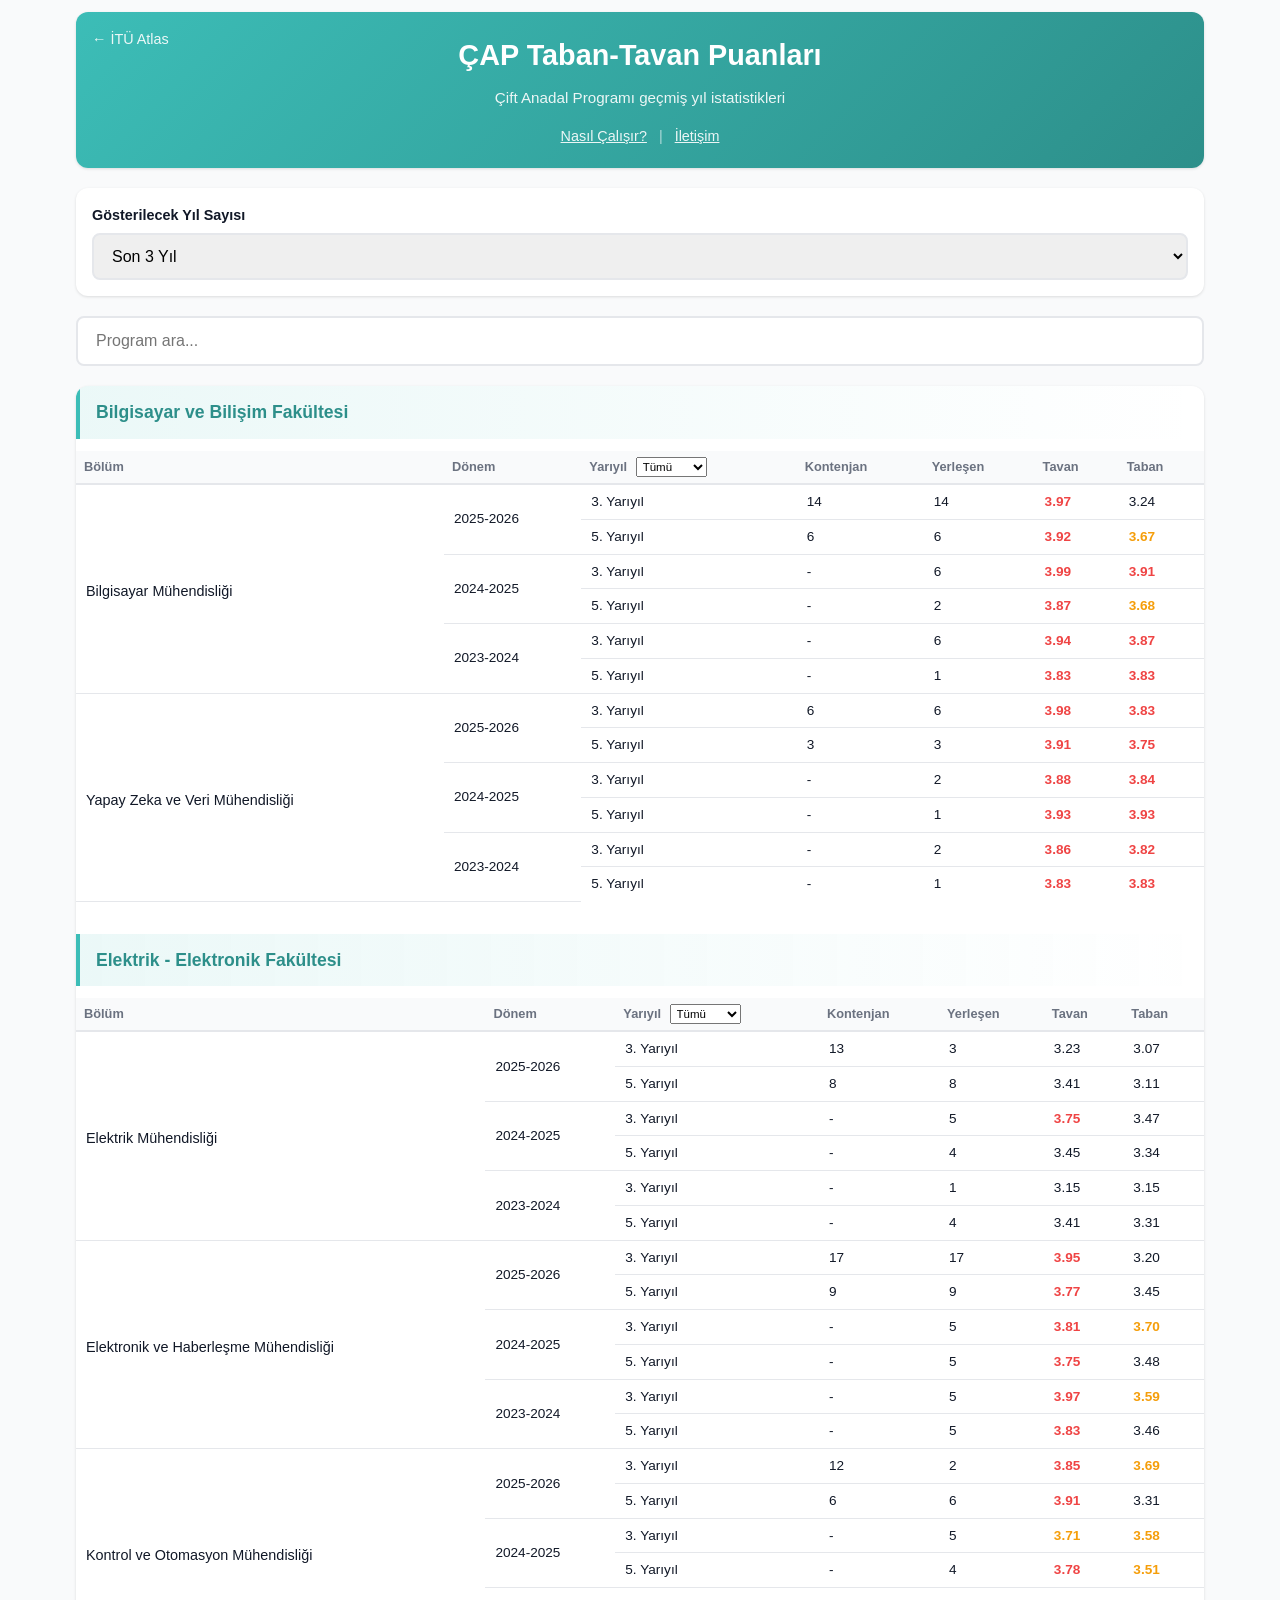
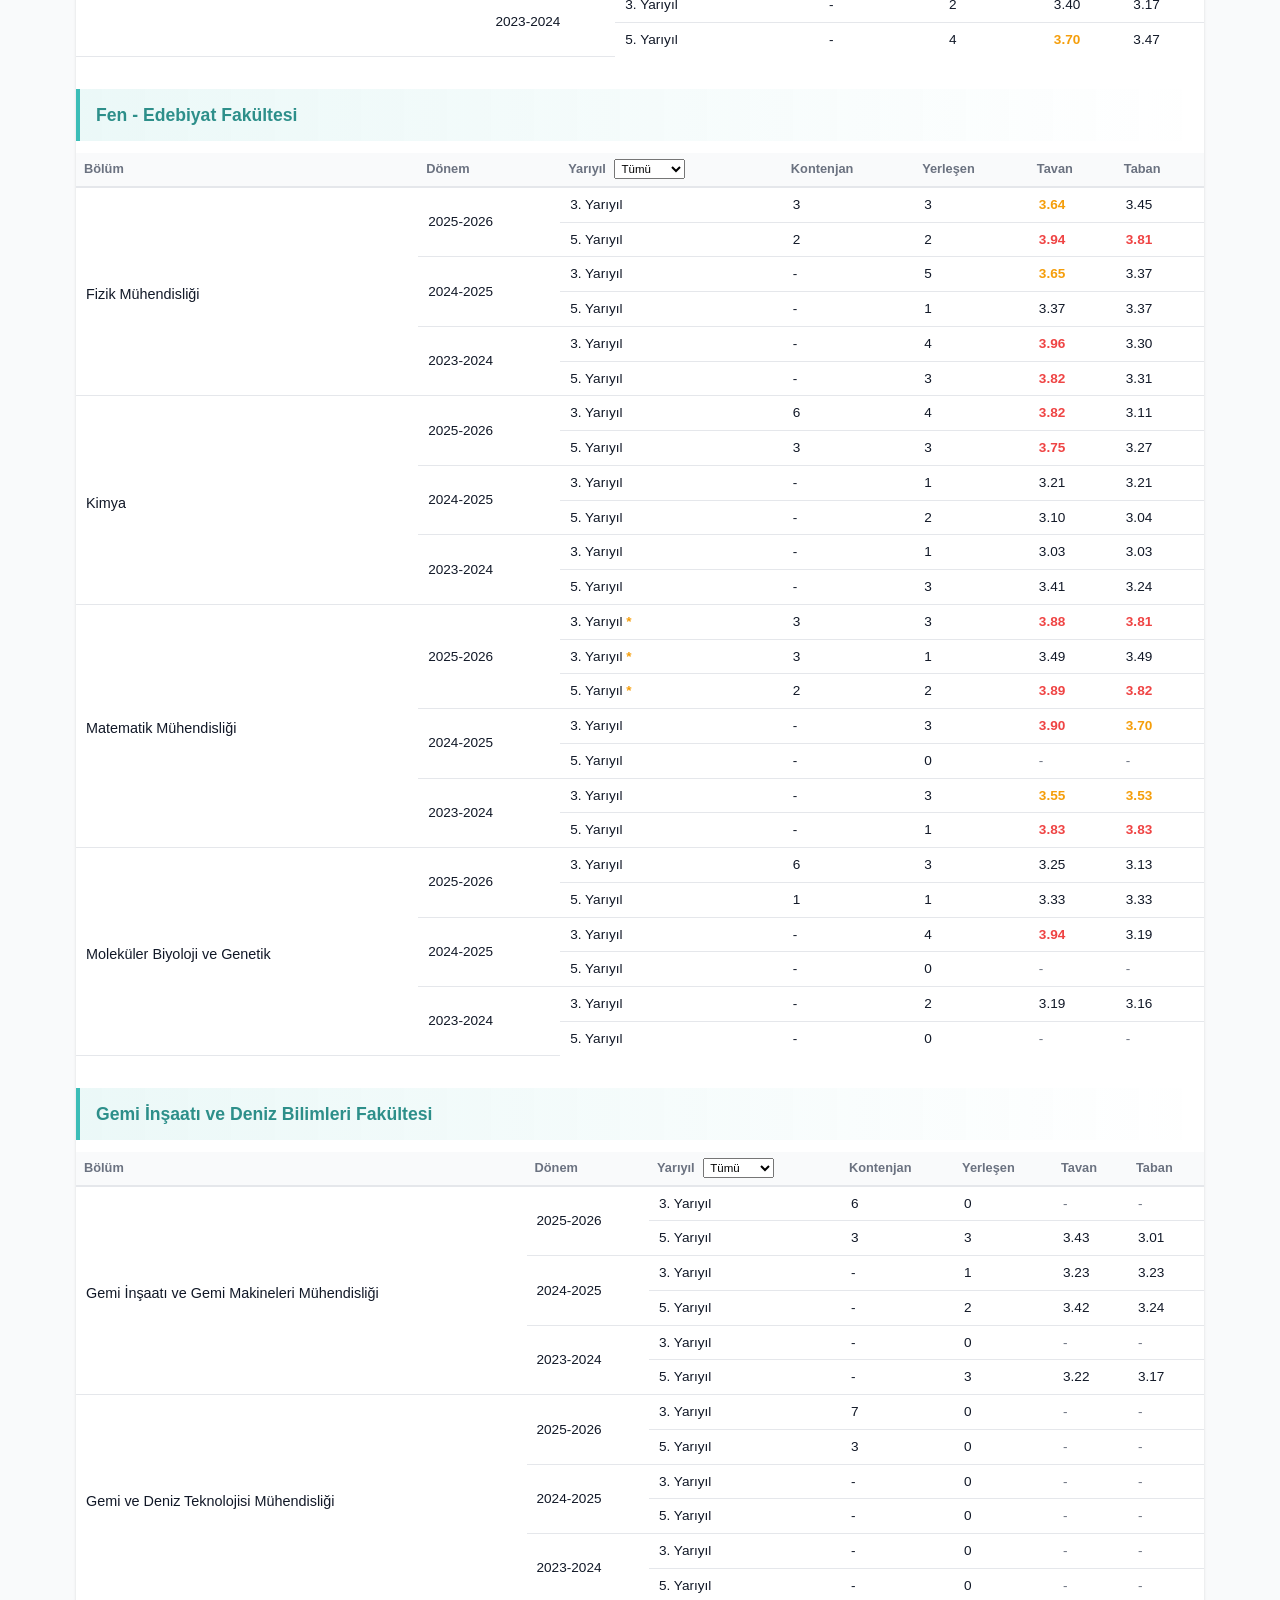
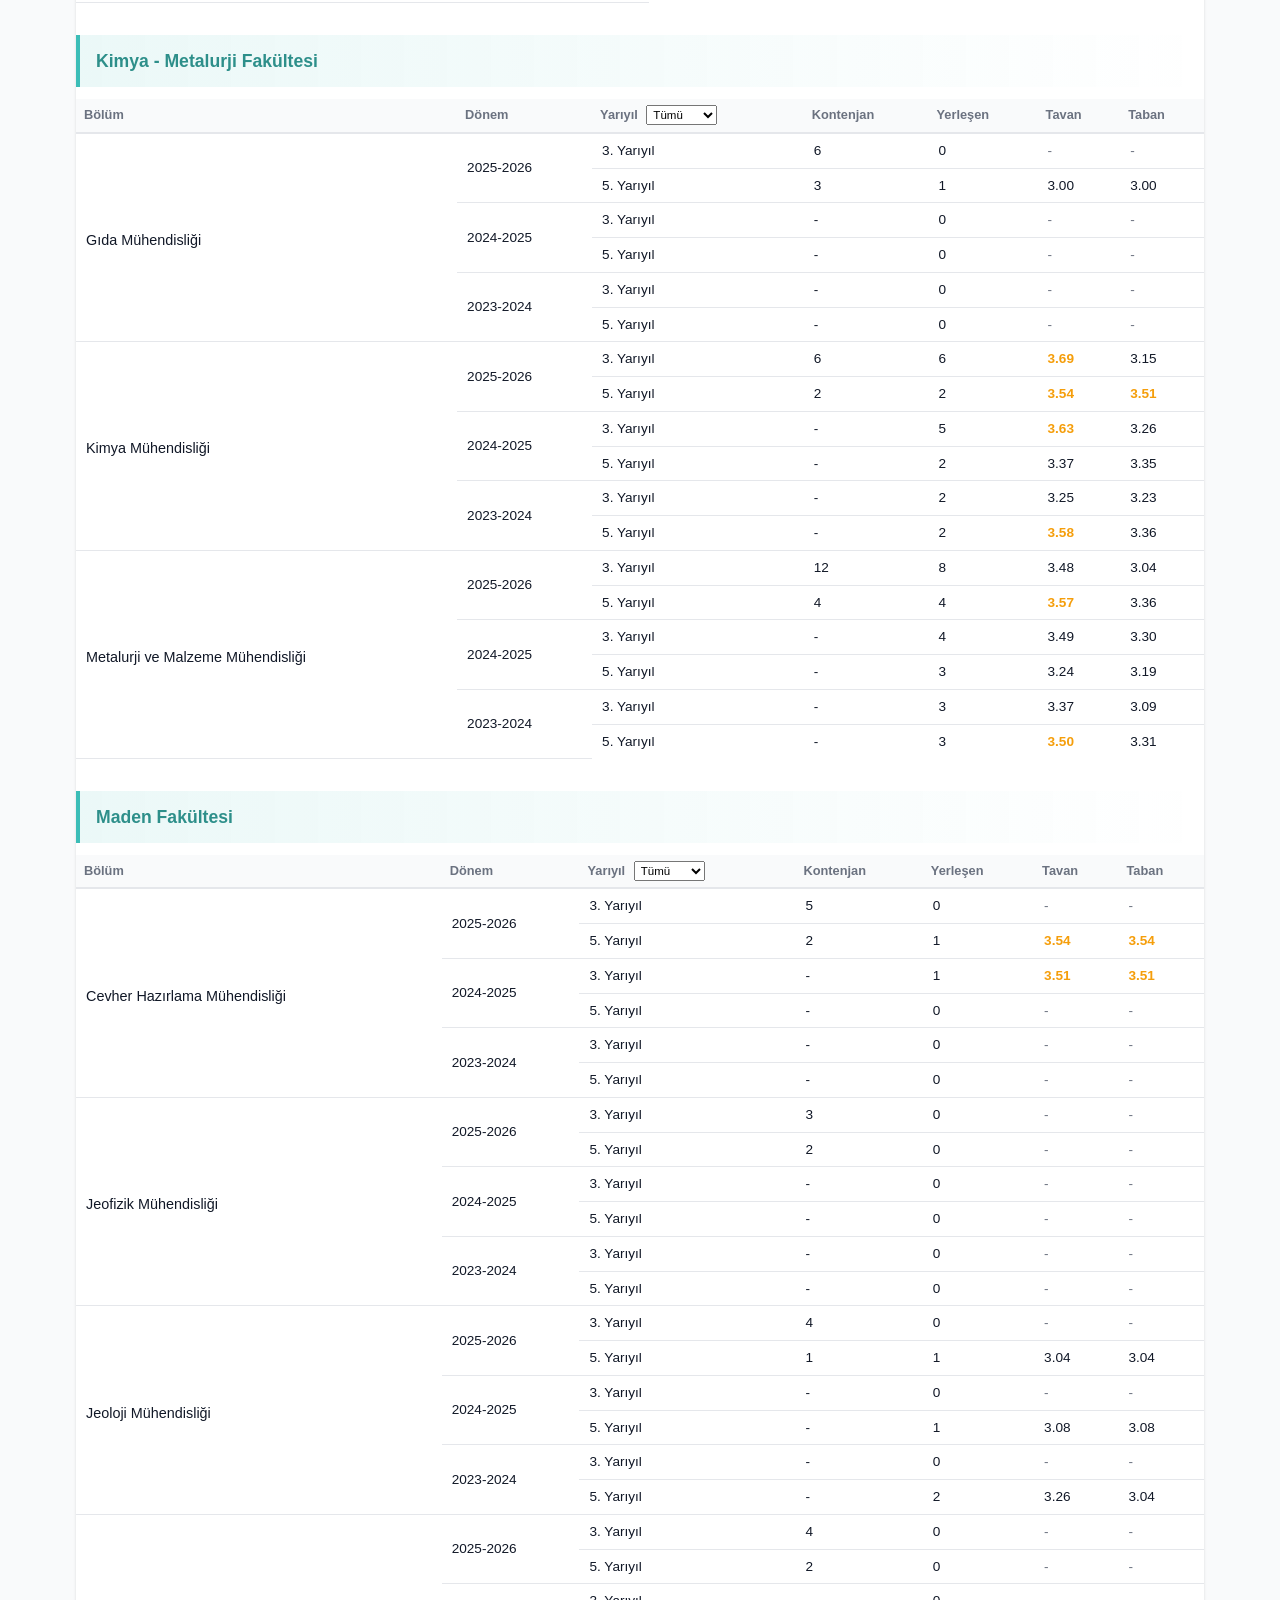
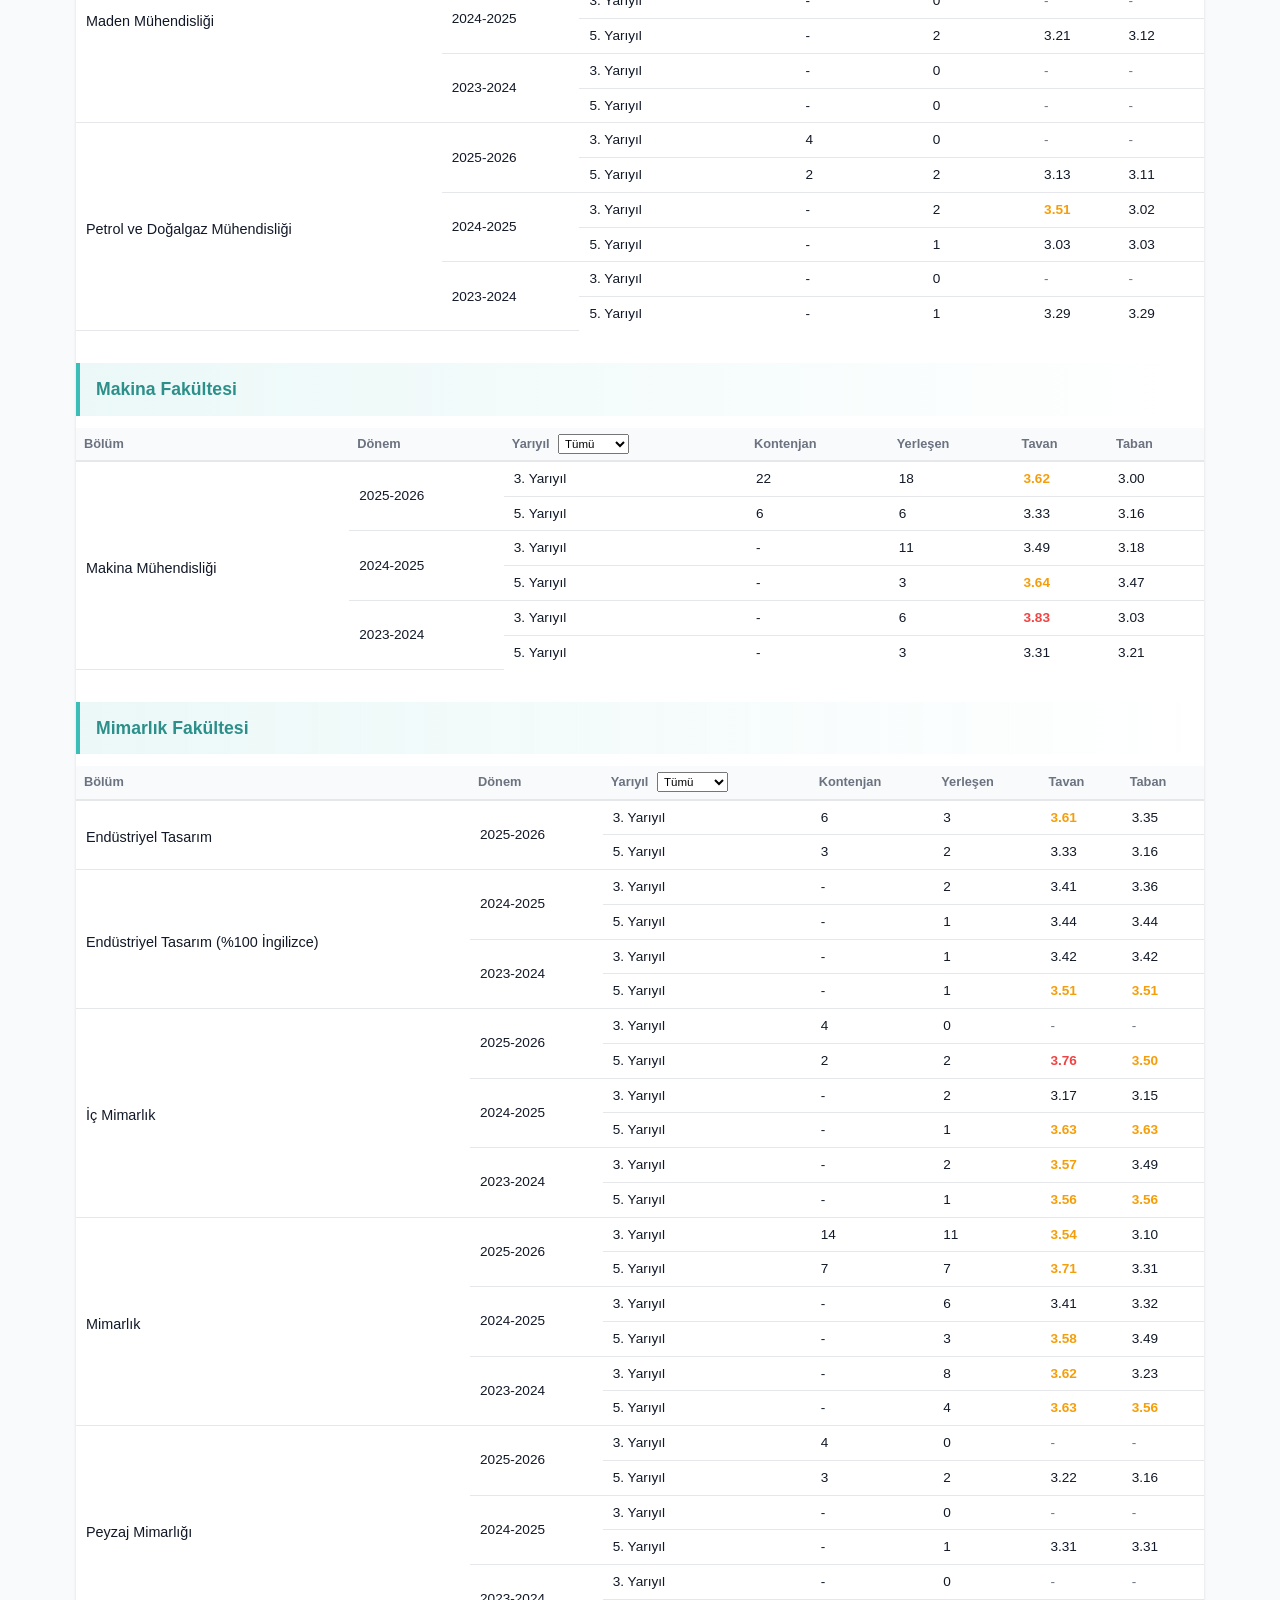
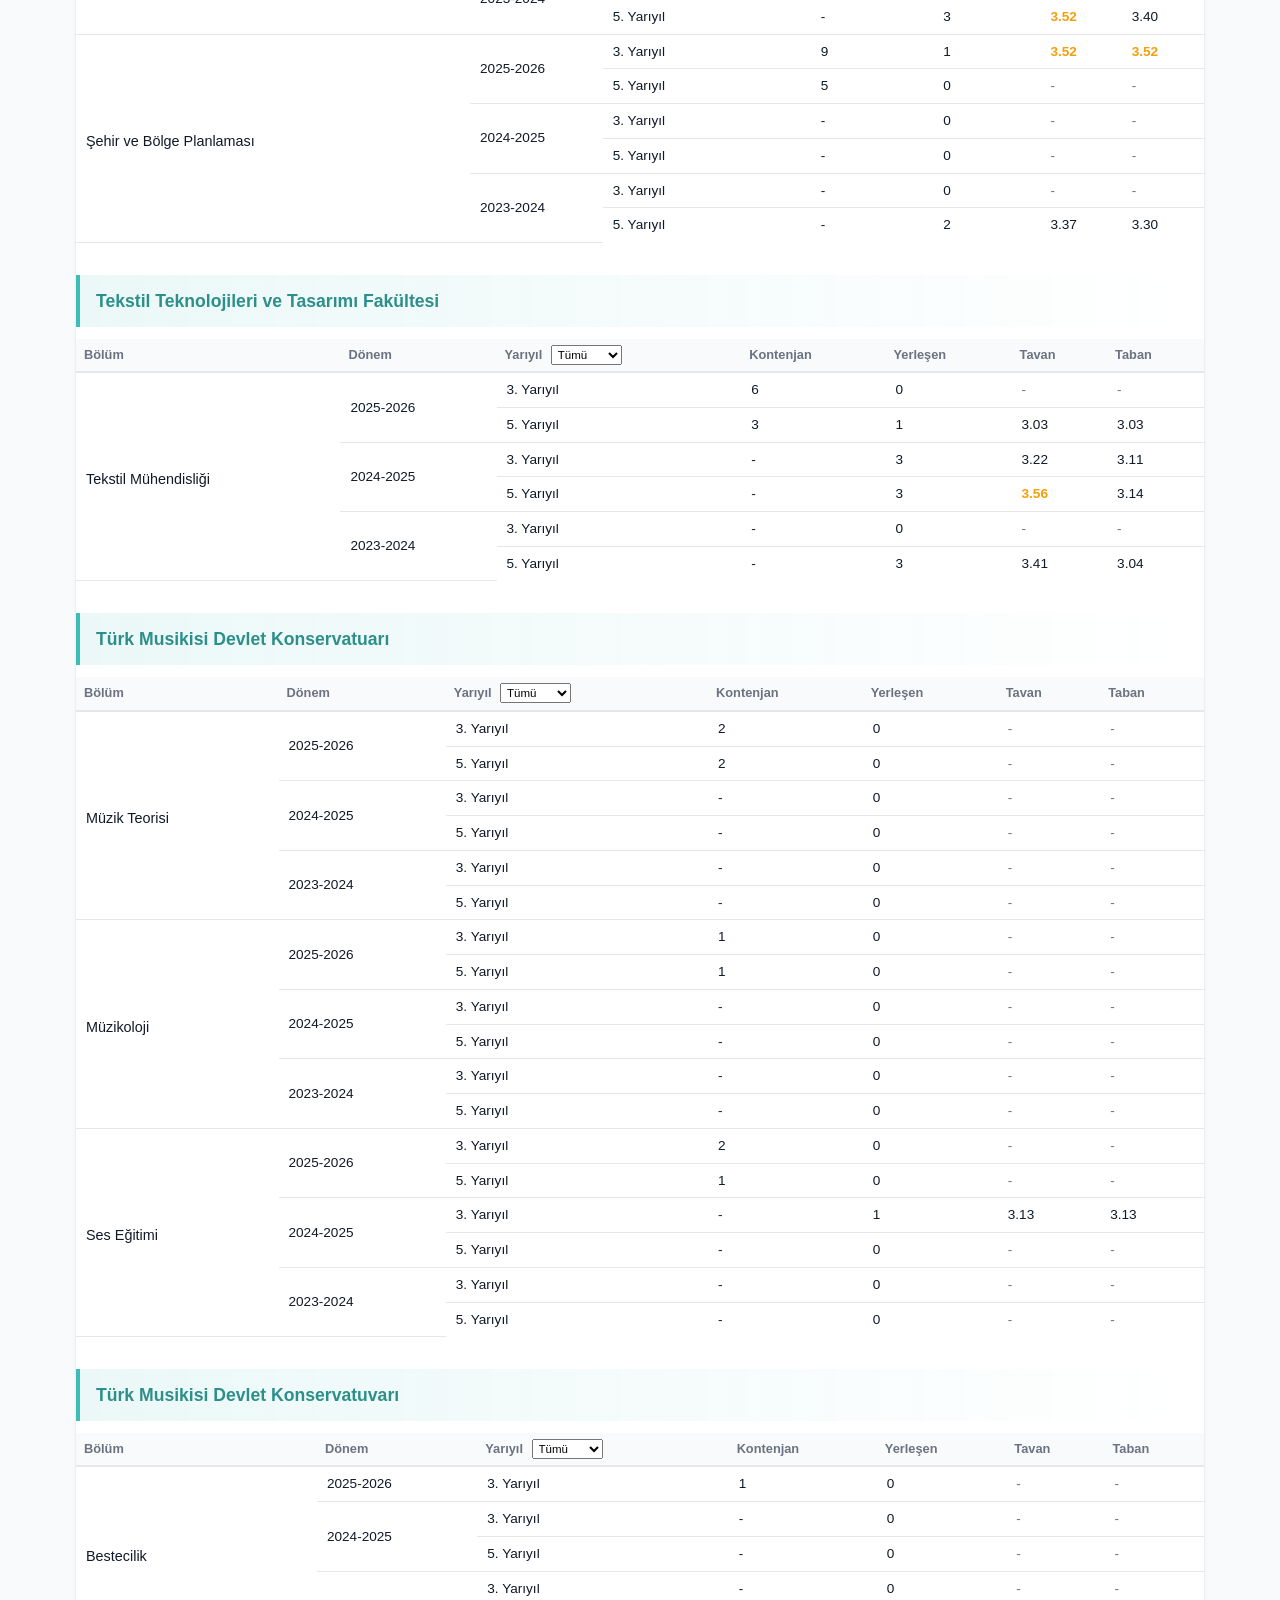
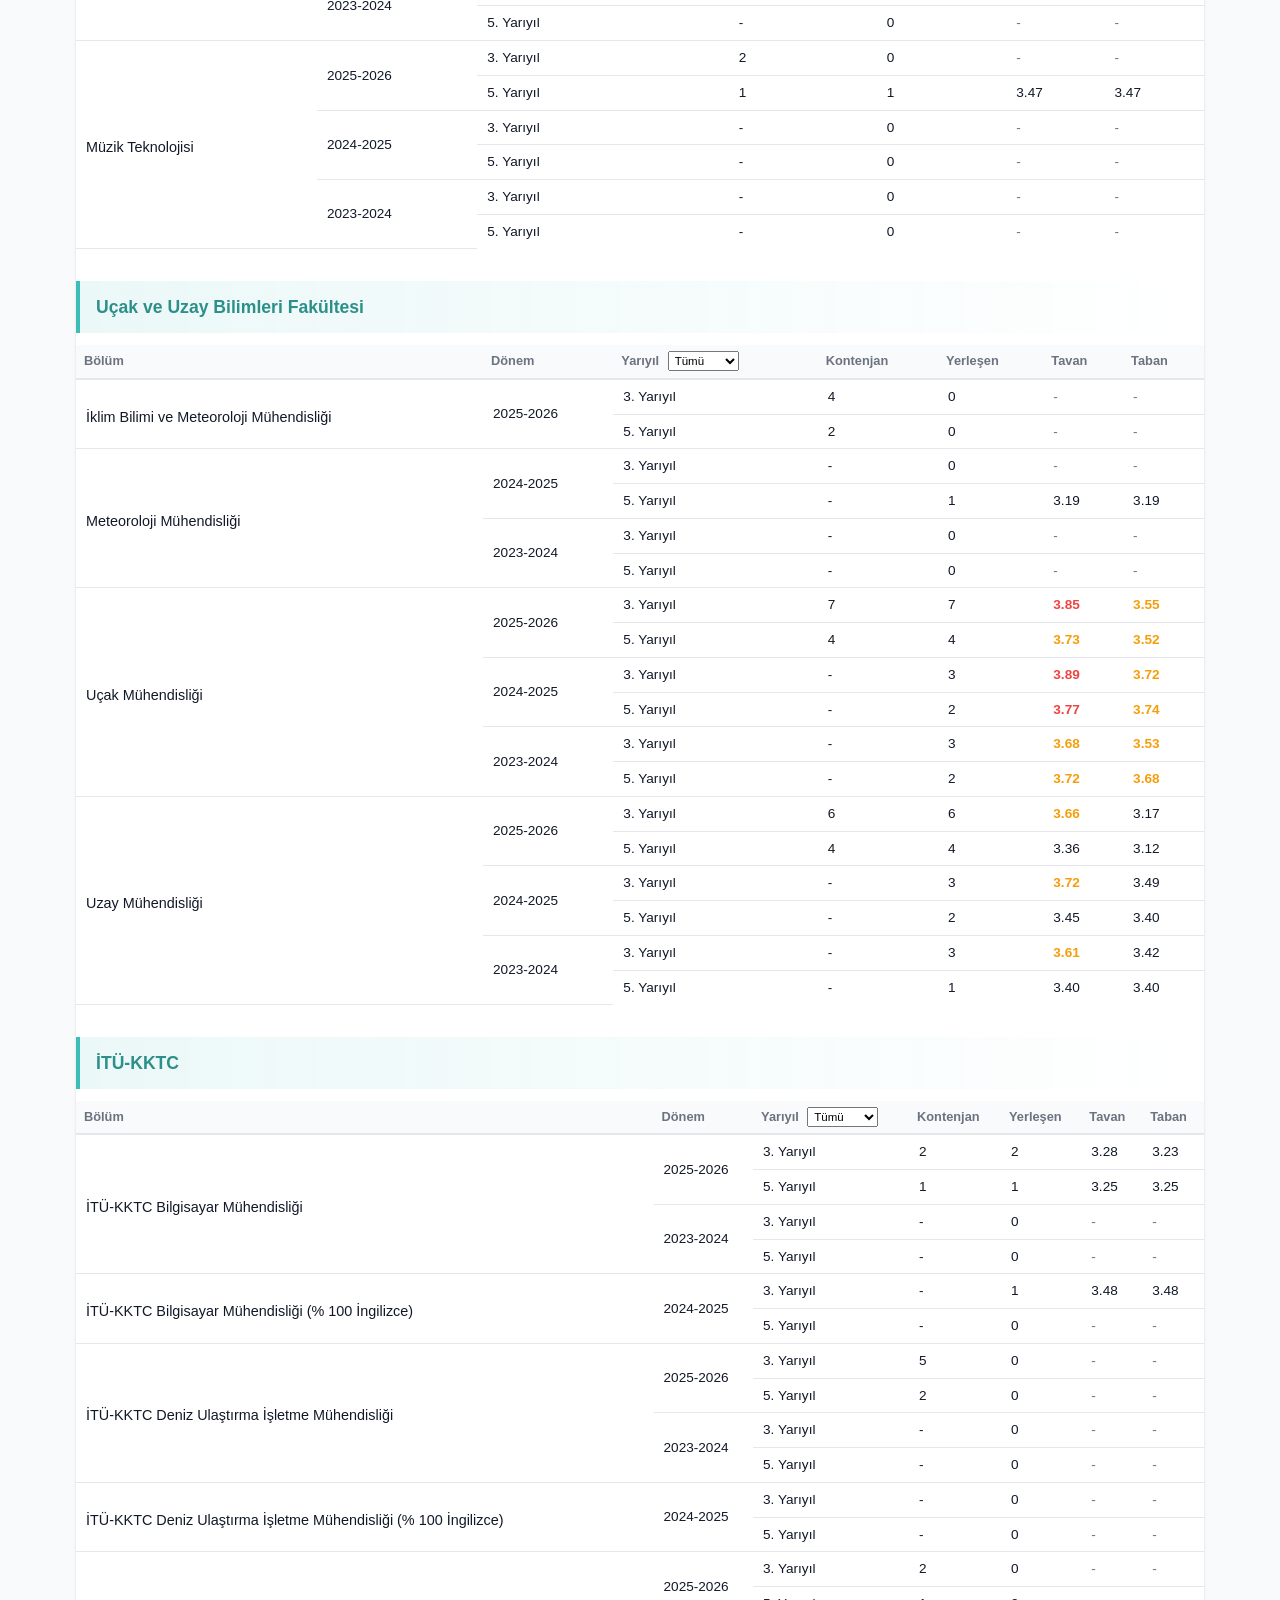
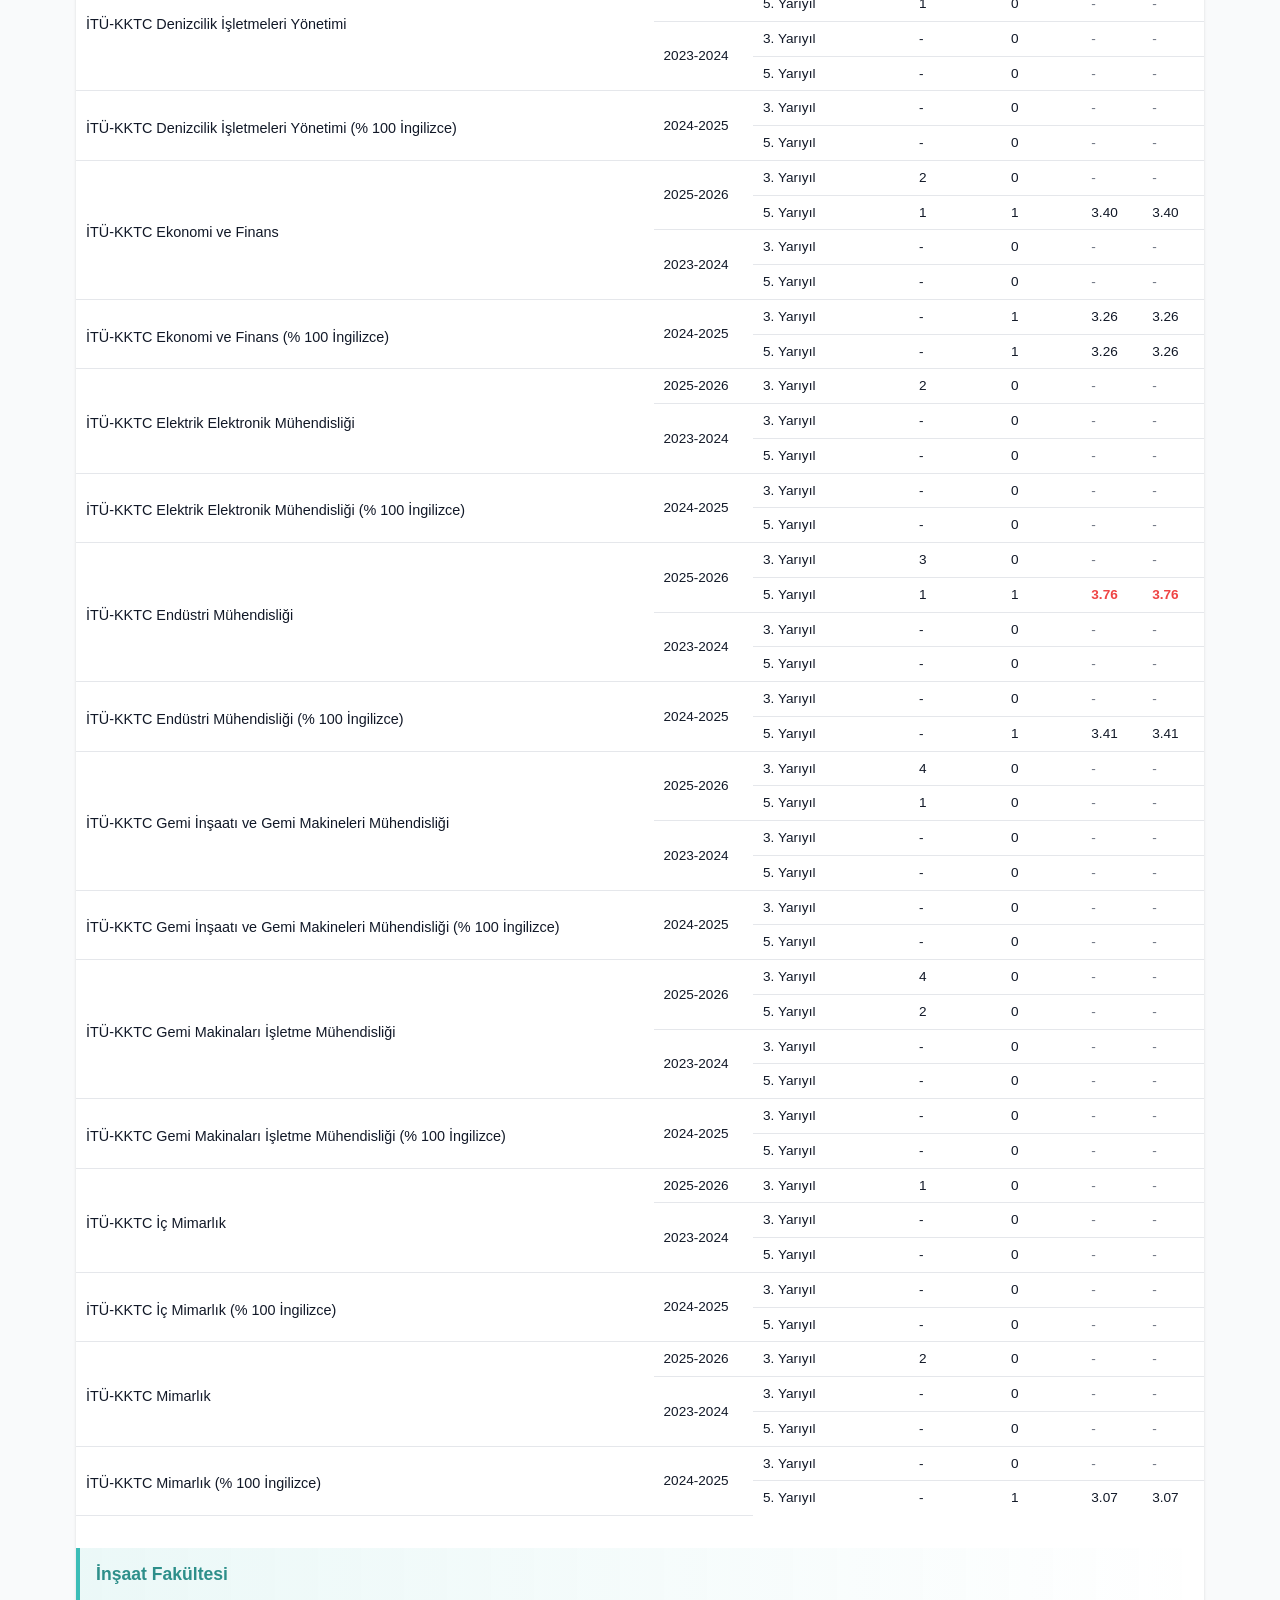
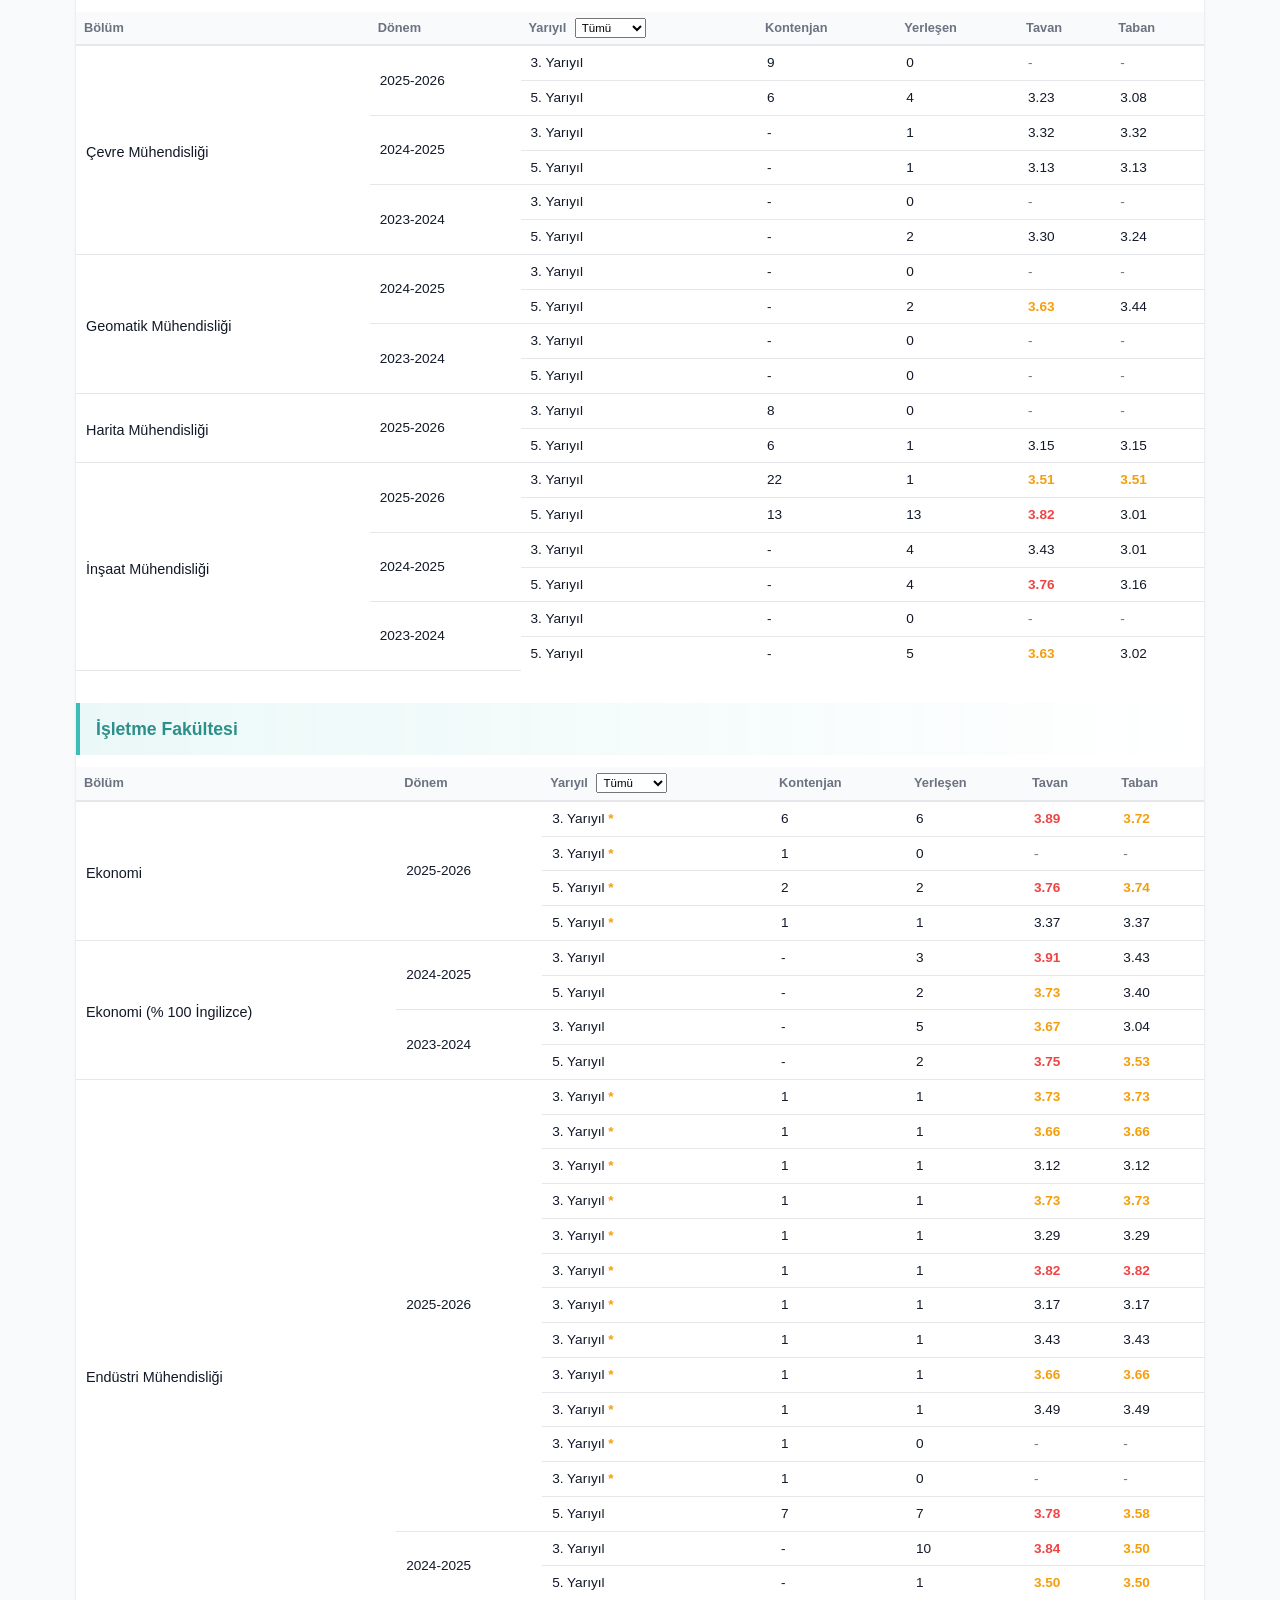
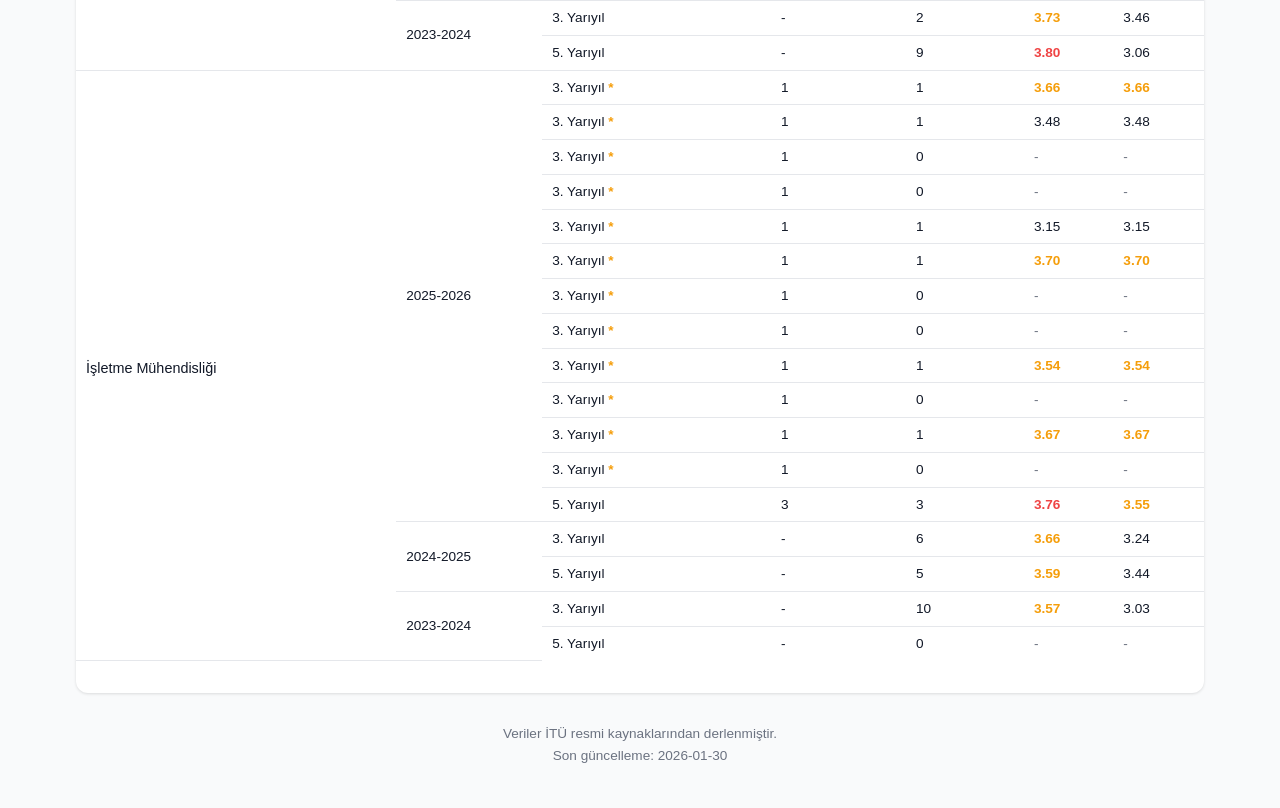
==== commit f2b8c62c: "telefon tasarım" ====
--- a/cap/index.html
+++ b/cap/index.html
@@ -9,7 +9,7 @@
   <link rel="stylesheet" href="../shared/style.css">
 </head>
 
-<body>
+<body class="cap-page">
   <div class="container">
     <header>
       <a href="../" class="home-link">← İTÜ Atlas</a>
--- a/shared/style.css
+++ b/shared/style.css
@@ -1012,4 +1012,152 @@
         width: 32px;
         height: 32px;
       }
-    }+    }
+
+    /* ==================== CAP PAGE MOBILE OPTIMIZATION ==================== */
+    @media (max-width: 900px) {
+      .cap-page .programs-table,
+      .cap-page .programs-table tbody {
+        display: block;
+        width: 100%;
+      }
+
+      .cap-page .programs-table thead {
+        display: none;
+      }
+
+      /* Kart Tasarımı */
+      .cap-page .programs-table tr {
+        display: grid;
+        grid-template-columns: 1fr 1fr;
+        gap: 8px;
+        background: #fff;
+        margin-bottom: 20px;
+        border: 1px solid var(--border-color);
+        border-radius: 12px;
+        padding: 16px;
+        box-shadow: 0 4px 6px rgba(0, 0, 0, 0.05);
+        position: relative;
+      }
+
+      /* 1. KART BAŞLIĞI: Bölüm Adı */
+      .cap-page .programs-table tr::before {
+        content: attr(data-program);
+        font-size: 1.1rem;
+        font-weight: 700;
+        color: var(--primary);
+        margin-bottom: 8px;
+        display: block;
+        grid-column: 1 / -1;
+        order: -2; 
+      }
+
+      /* 2. ÜST BAŞLIK: Dönem Bilgisi - ARTIK GEREK YOK (Yarıyıl hücresi içinde) */
+      .cap-page .programs-table tr::after {
+        display: none;
+      }
+
+      /* Mevcut hücrelerin masaüstü düzenindeki görünümlerini sıfırla */
+      .cap-page .programs-table td {
+        display: block;
+        width: 100%;
+        padding: 4px 0;
+        border: none;
+        text-align: left;
+      }
+
+      /* Rowspan'lı başlık hücrelerini (Program adı ve Yıl) gizle */
+      .cap-page .programs-table td[rowspan] {
+        display: none !important;
+      }
+
+      /* 1. Hücre: Yıl ve Yarıyıl (Tam genişlik) */
+      .cap-page .programs-table .cell-yariyil {
+         grid-column: 1 / -1;
+         border-bottom: 1px solid var(--border-color);
+         padding-bottom: 12px;
+         margin-bottom: 12px;
+         font-weight: 500;
+         color: var(--text-muted);
+         order: 0;
+         font-size: 0; /* Orijinal metni gizle */
+      }
+      
+      .cap-page .programs-table .cell-yariyil::before {
+        content: attr(data-mobil-text); /* Birleştirilmiş metni göster */
+        font-size: 0.95rem;
+        display: block;
+      }
+
+      /* VERİ SÜTUNLARI - YAN YANA (Tek Satır) */
+      
+      /* Tüm veri hücreleri için ortak stil */
+      .cap-page .programs-table .cell-kontenjan,
+      .cap-page .programs-table .cell-yerlesen,
+      .cap-page .programs-table .cell-taban,
+      .cap-page .programs-table .cell-tavan {
+        background: #f8fafc;
+        border-radius: 6px;
+        padding: 8px 4px;
+        text-align: center;
+        /* Grid Column ayarı yok, otomatik akacaklar */
+        display: flex;
+        flex-direction: column;
+        justify-content: center;
+        align-items: center;
+        min-height: 60px;
+      }
+      
+      /* Grid düzeninde 4 sütun olmalı, bu yüzden tr'nin grid tanımını da değiştireceğiz */
+      .cap-page .programs-table tr {
+        grid-template-columns: repeat(4, 1fr) !important; /* 4 Eşit sütun */
+      }
+
+      /* Sıralama (Hepsi aynı sırada, Yarıyıldan sonra) */
+      .cap-page .programs-table .cell-kontenjan { order: 1; }
+      .cap-page .programs-table .cell-yerlesen { order: 2; }
+      .cap-page .programs-table .cell-taban { order: 3; }
+      .cap-page .programs-table .cell-tavan { order: 4; }
+
+      /* Etiketler (Başlıklar) - Küçük ve üstte */
+      .cap-page .programs-table .cell-kontenjan::before {
+        content: "Kont.";
+        font-size: 0.65rem;
+        color: var(--text-muted);
+        margin-bottom: 2px;
+        font-weight: 600;
+      }
+      
+      .cap-page .programs-table .cell-yerlesen::before {
+        content: "Yerl.";
+        font-size: 0.65rem;
+        color: var(--text-muted);
+        margin-bottom: 2px;
+        font-weight: 600;
+      }
+      
+      .cap-page .programs-table .cell-taban::before {
+        content: "Taban";
+        font-size: 0.65rem;
+        color: var(--text-muted);
+        margin-bottom: 2px;
+        font-weight: 600;
+      }
+      
+      .cap-page .programs-table .cell-tavan::before {
+        content: "Tavan";
+        font-size: 0.65rem;
+        color: var(--text-muted);
+        margin-bottom: 2px;
+        font-weight: 600;
+      }
+      
+      /* Değerlerin font boyutu */
+      .cap-page .programs-table .cell-kontenjan,
+      .cap-page .programs-table .cell-yerlesen,
+      .cap-page .programs-table .cell-taban,
+      .cap-page .programs-table .cell-tavan {
+        font-size: 0.9rem;
+        font-weight: 600;
+      }
+    }
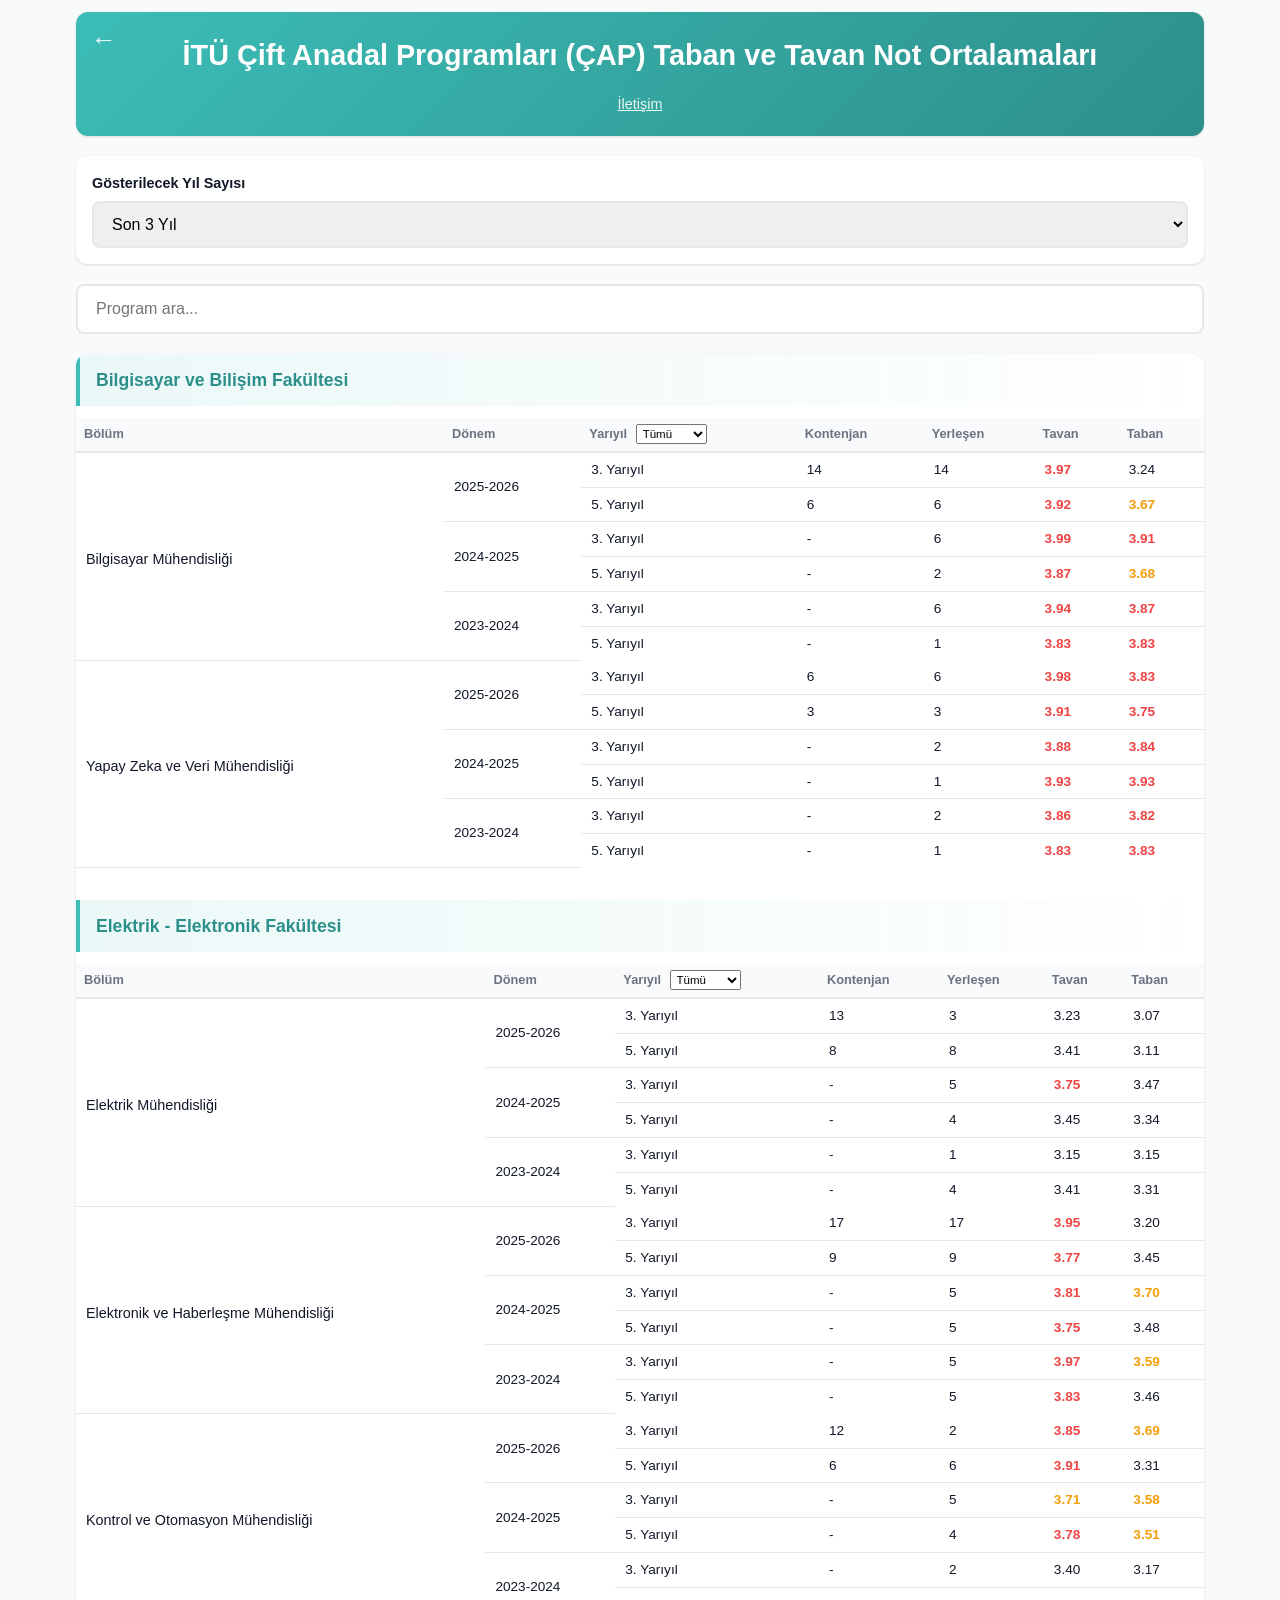
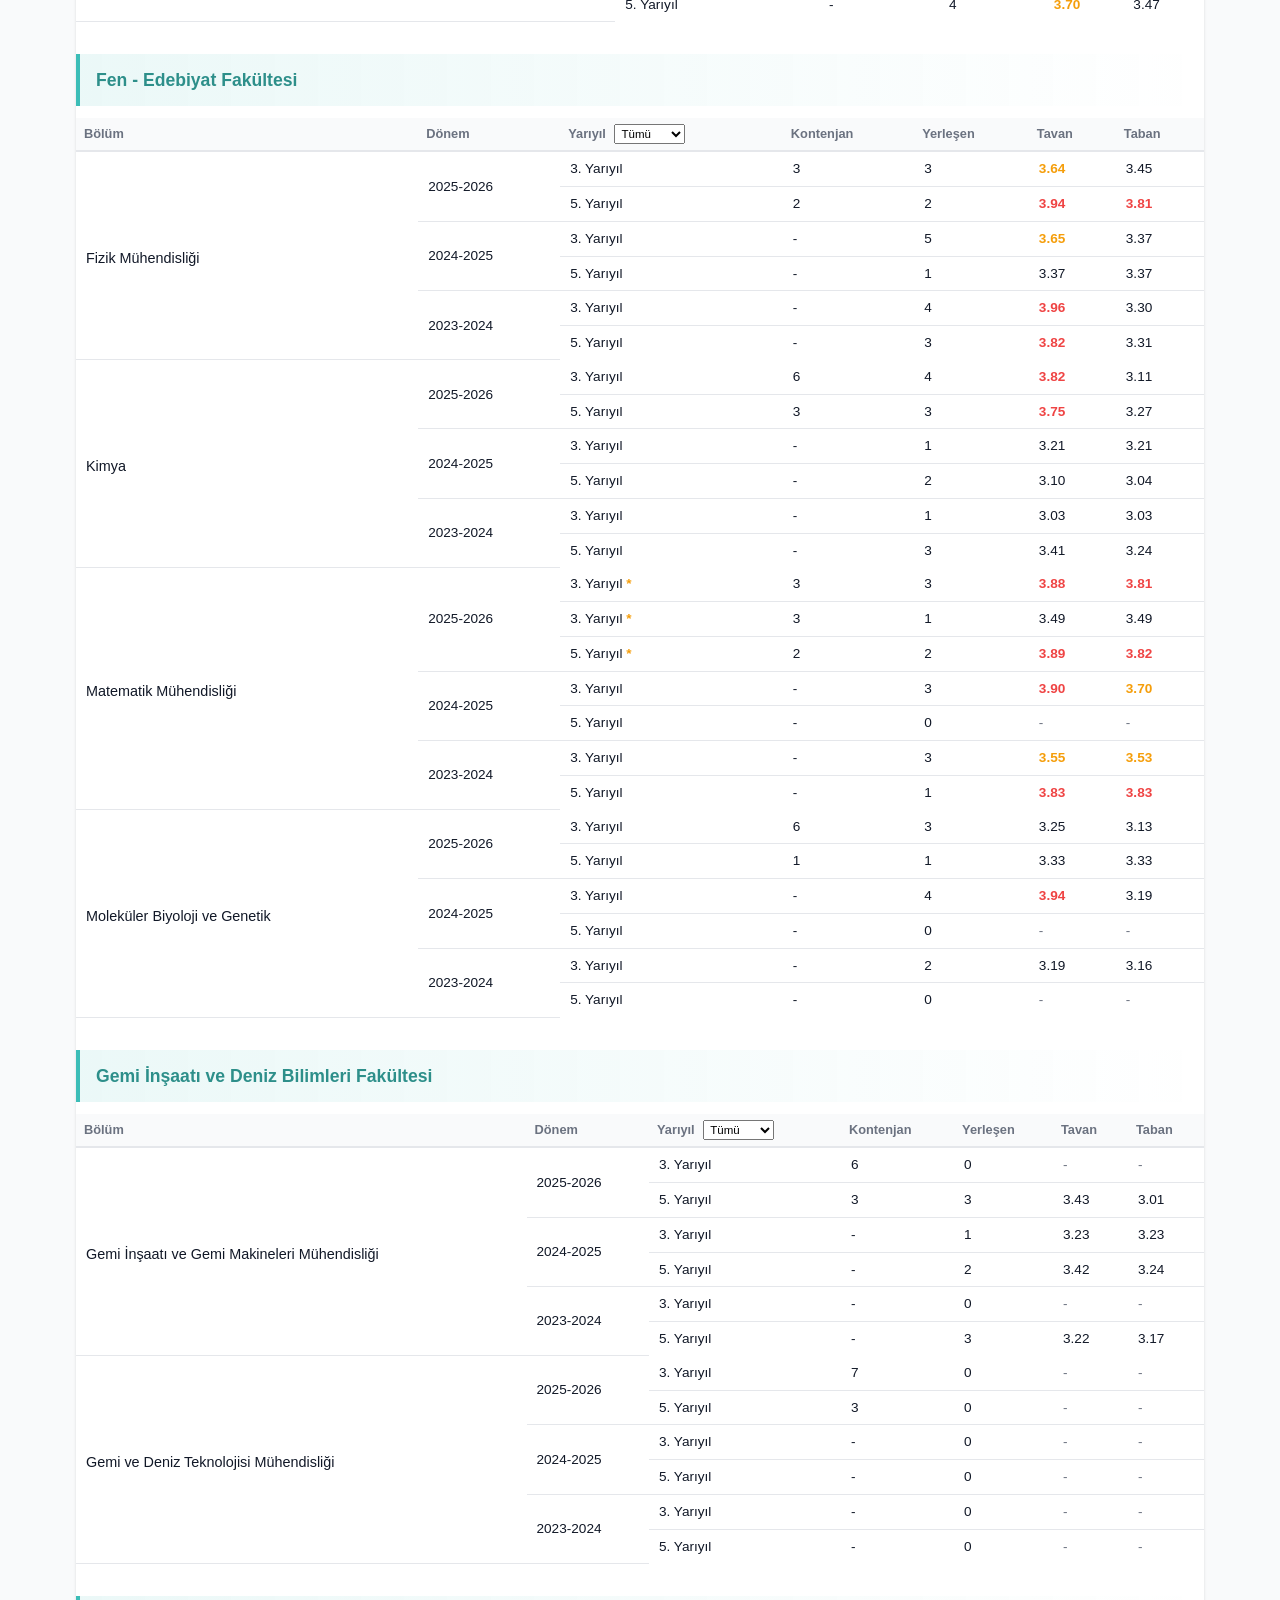
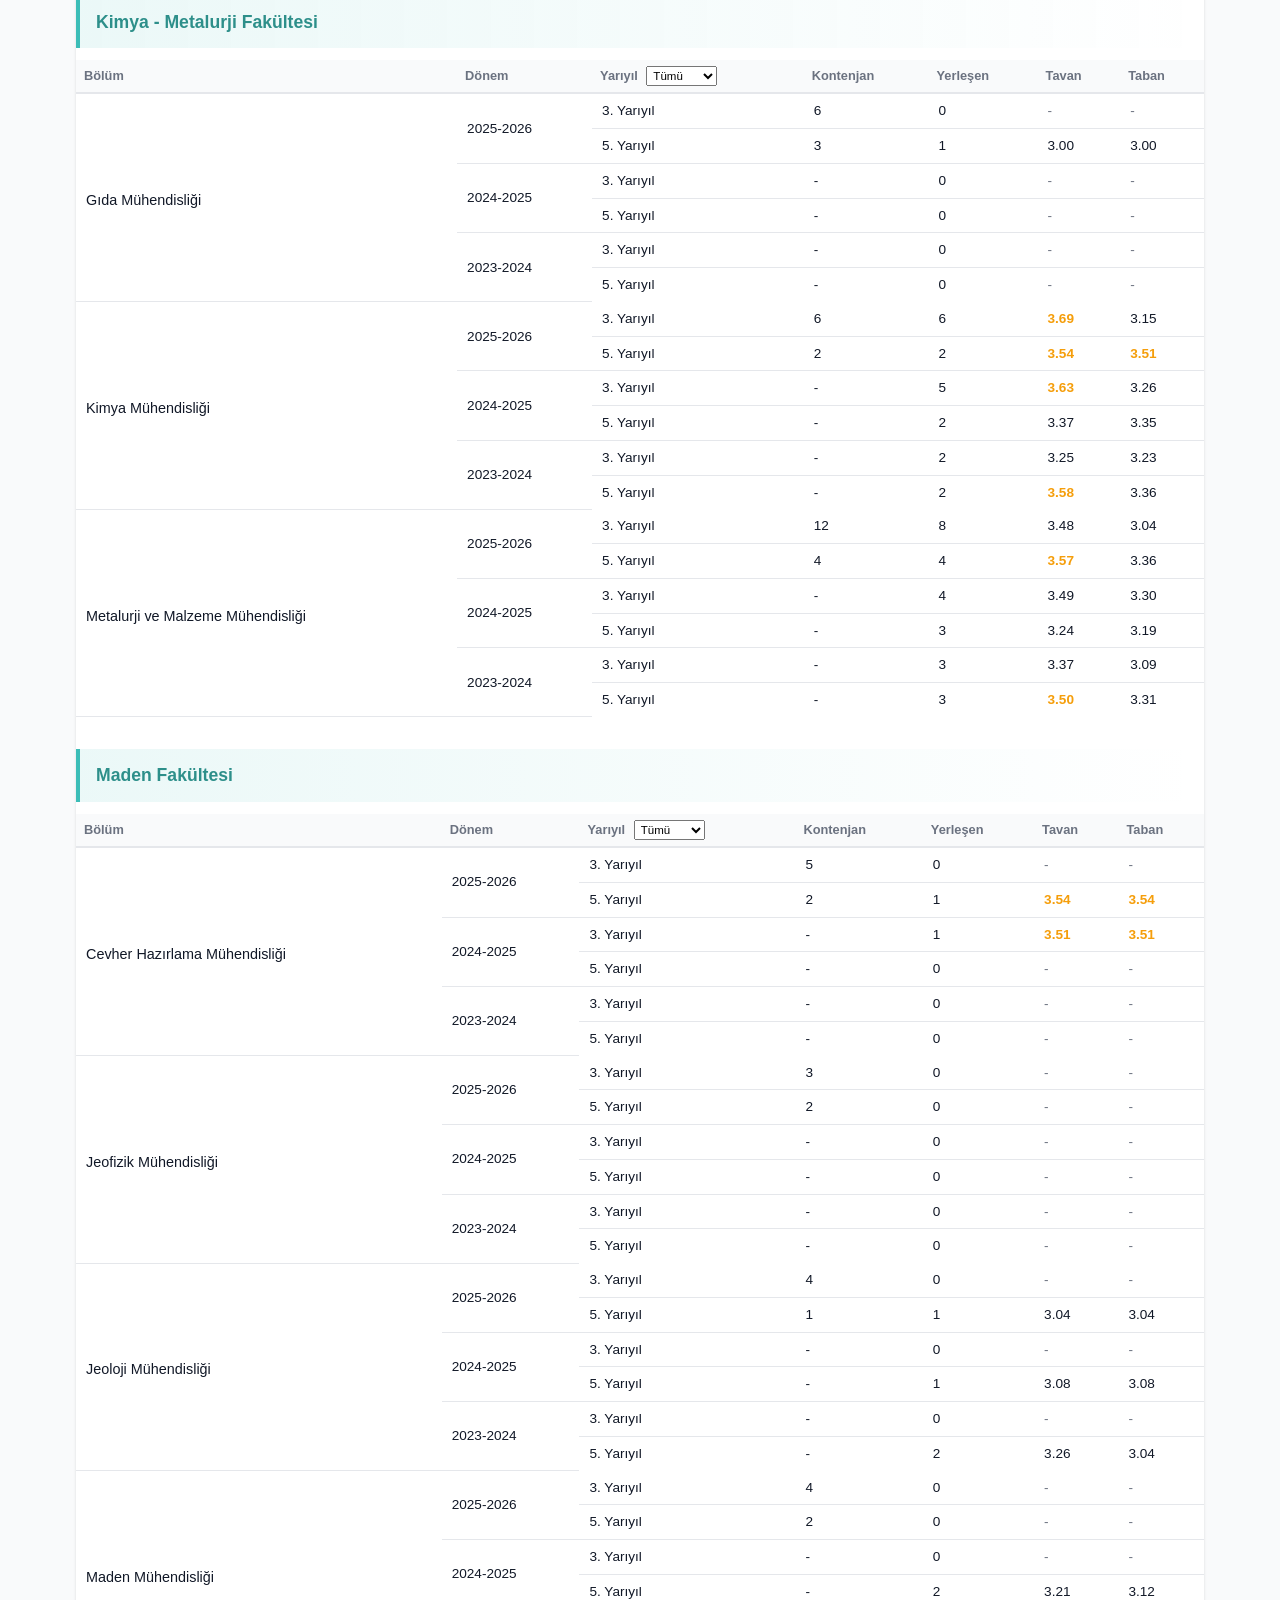
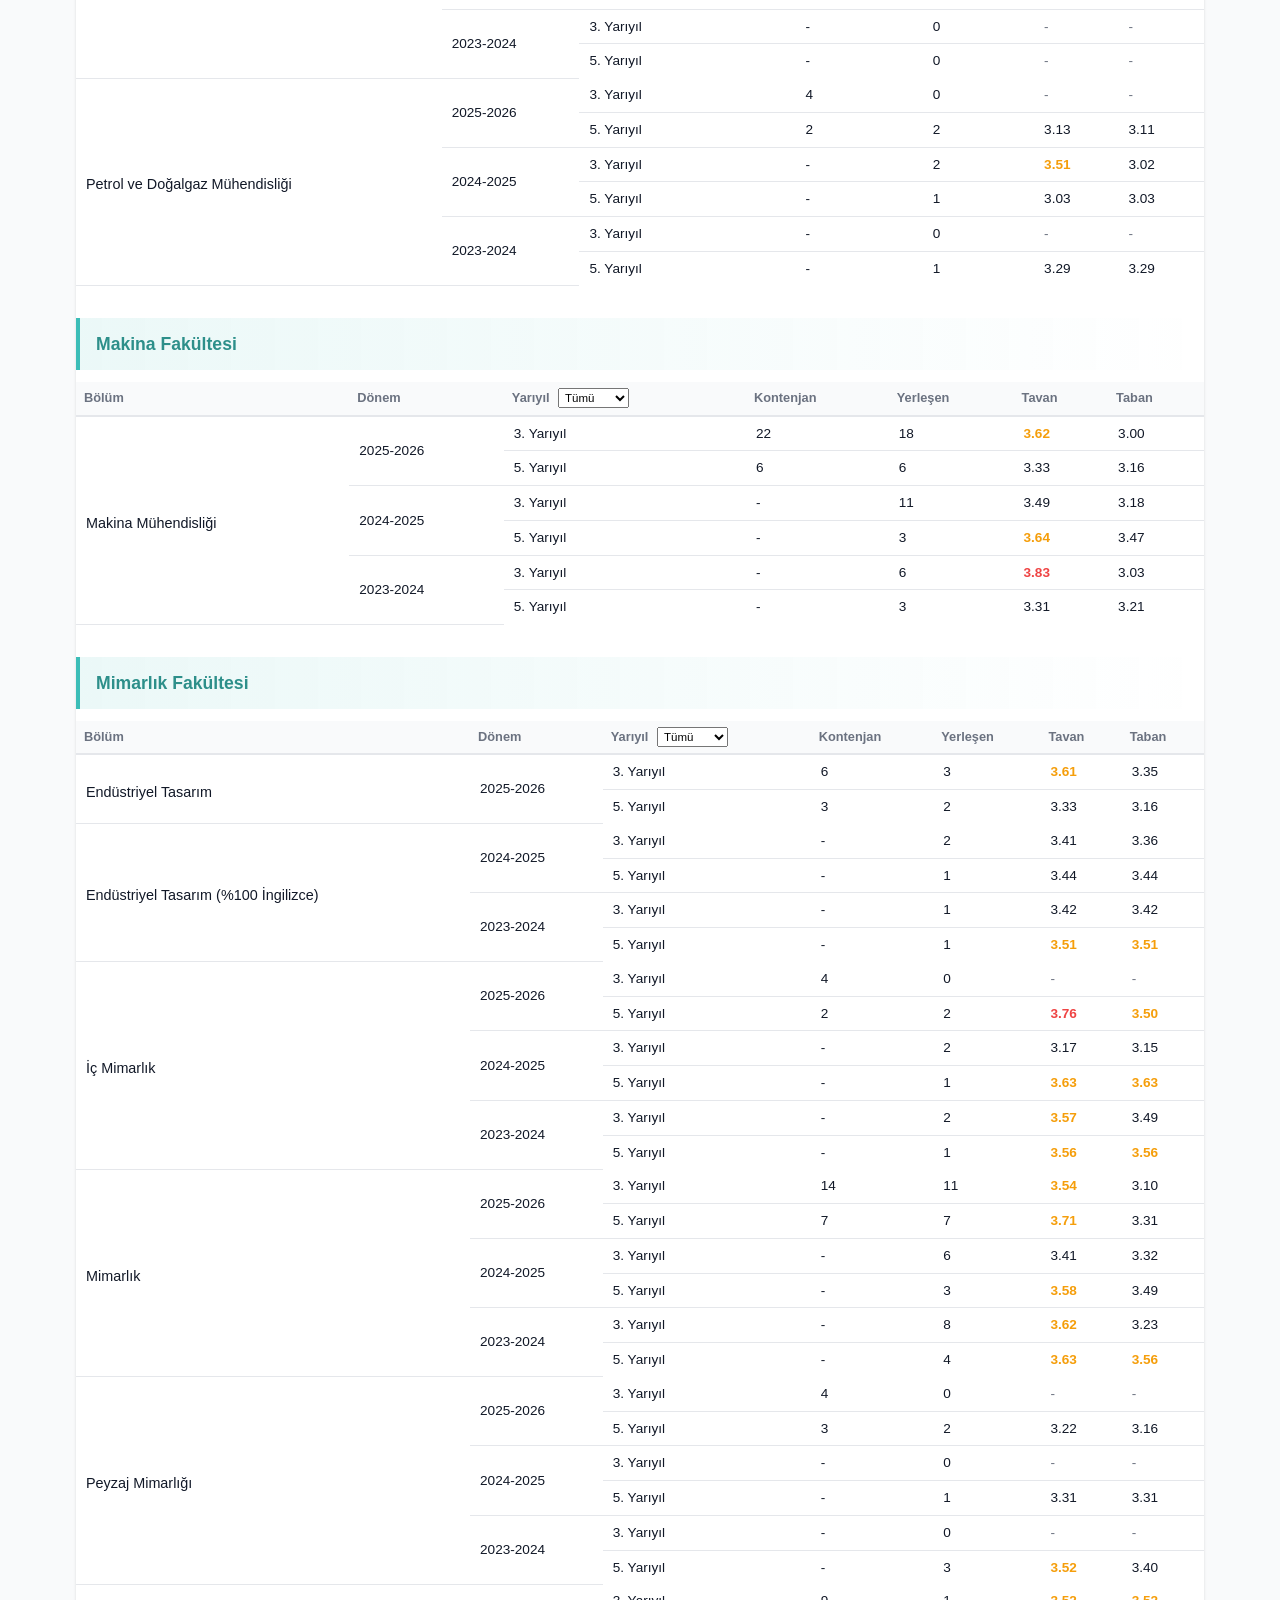
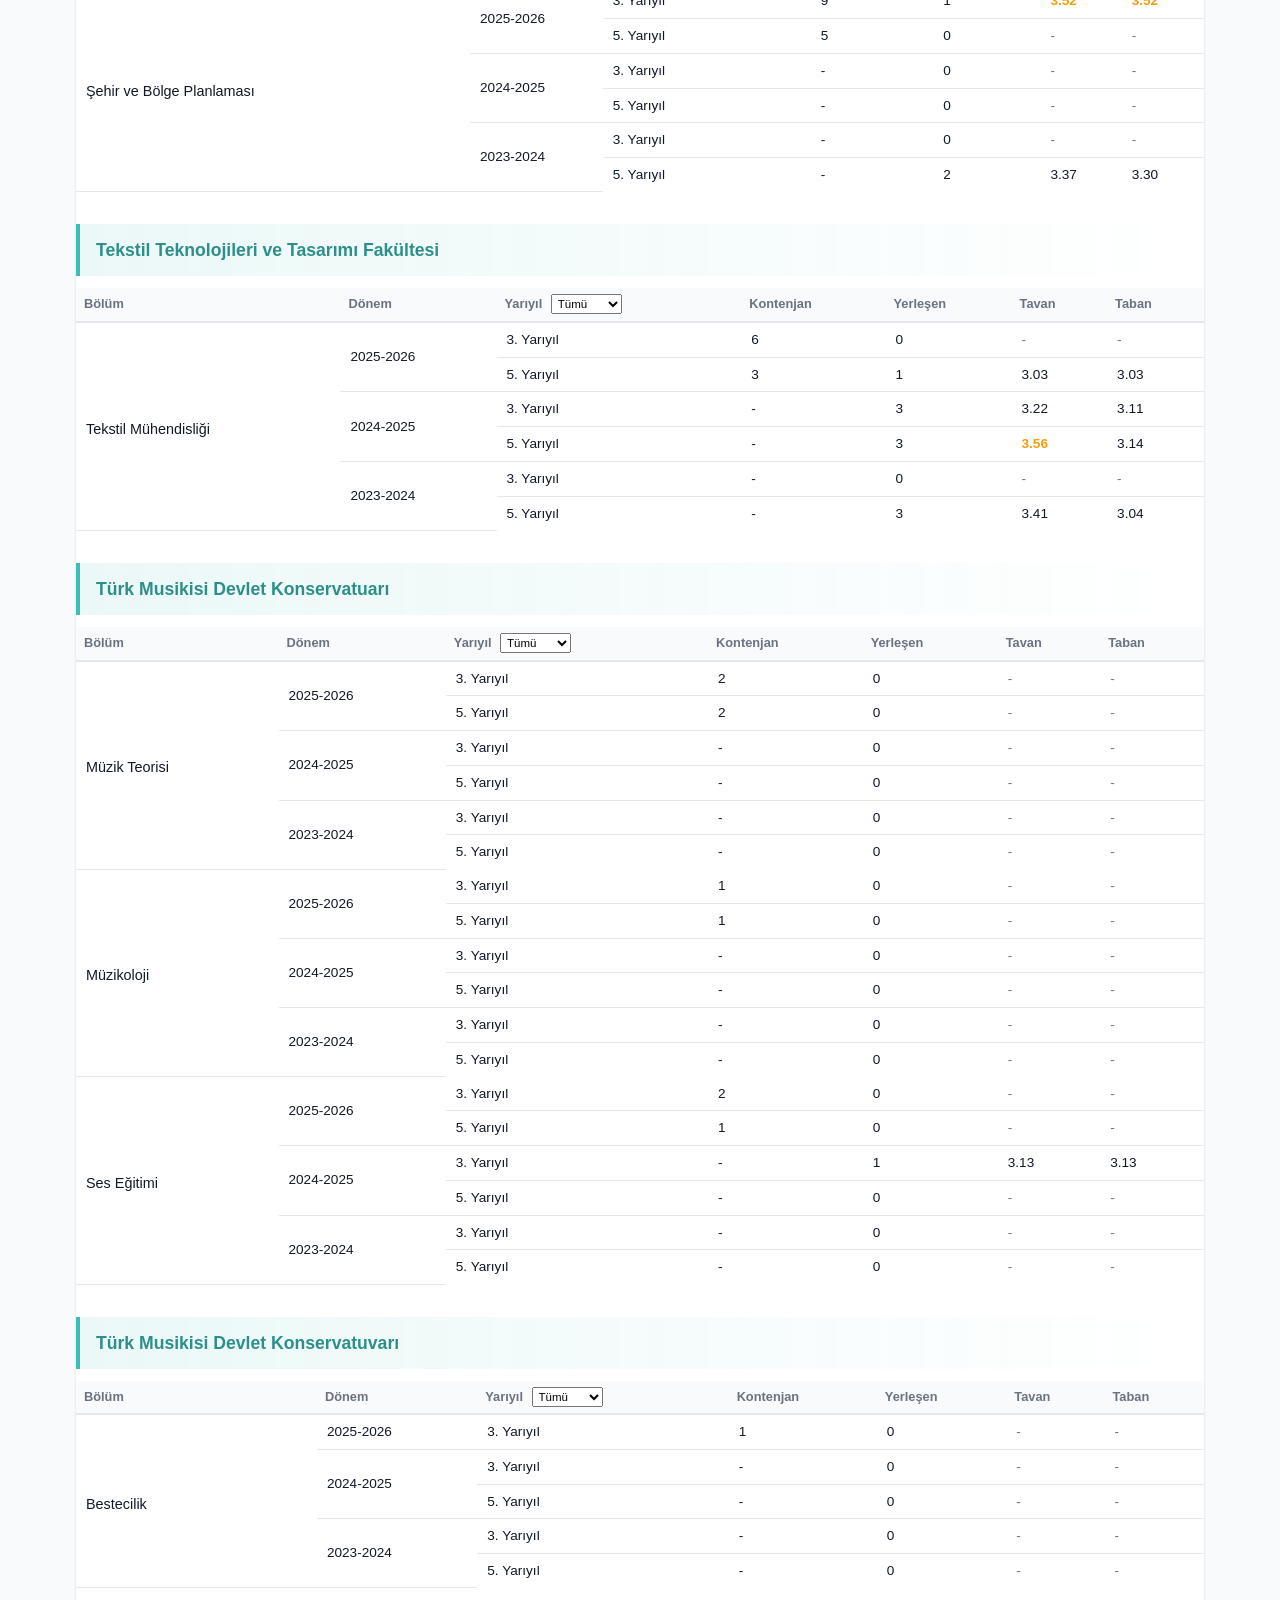
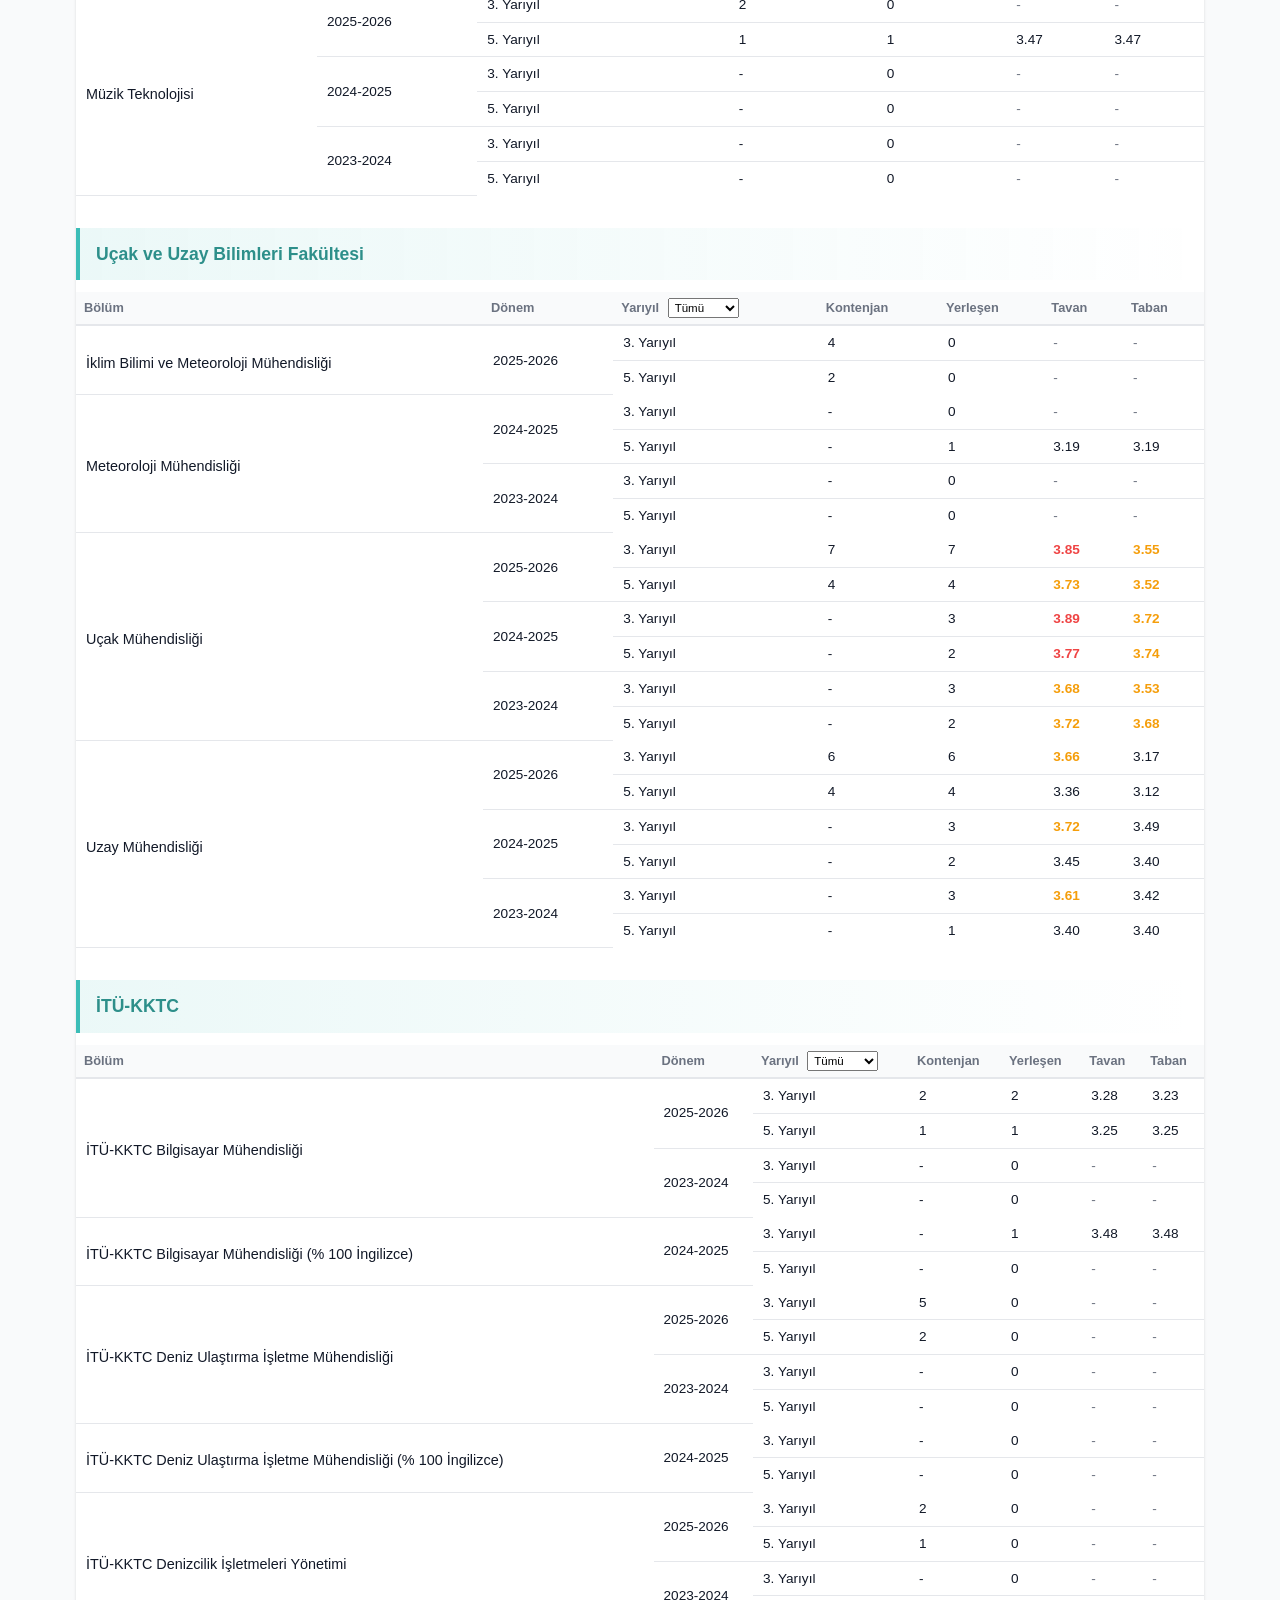
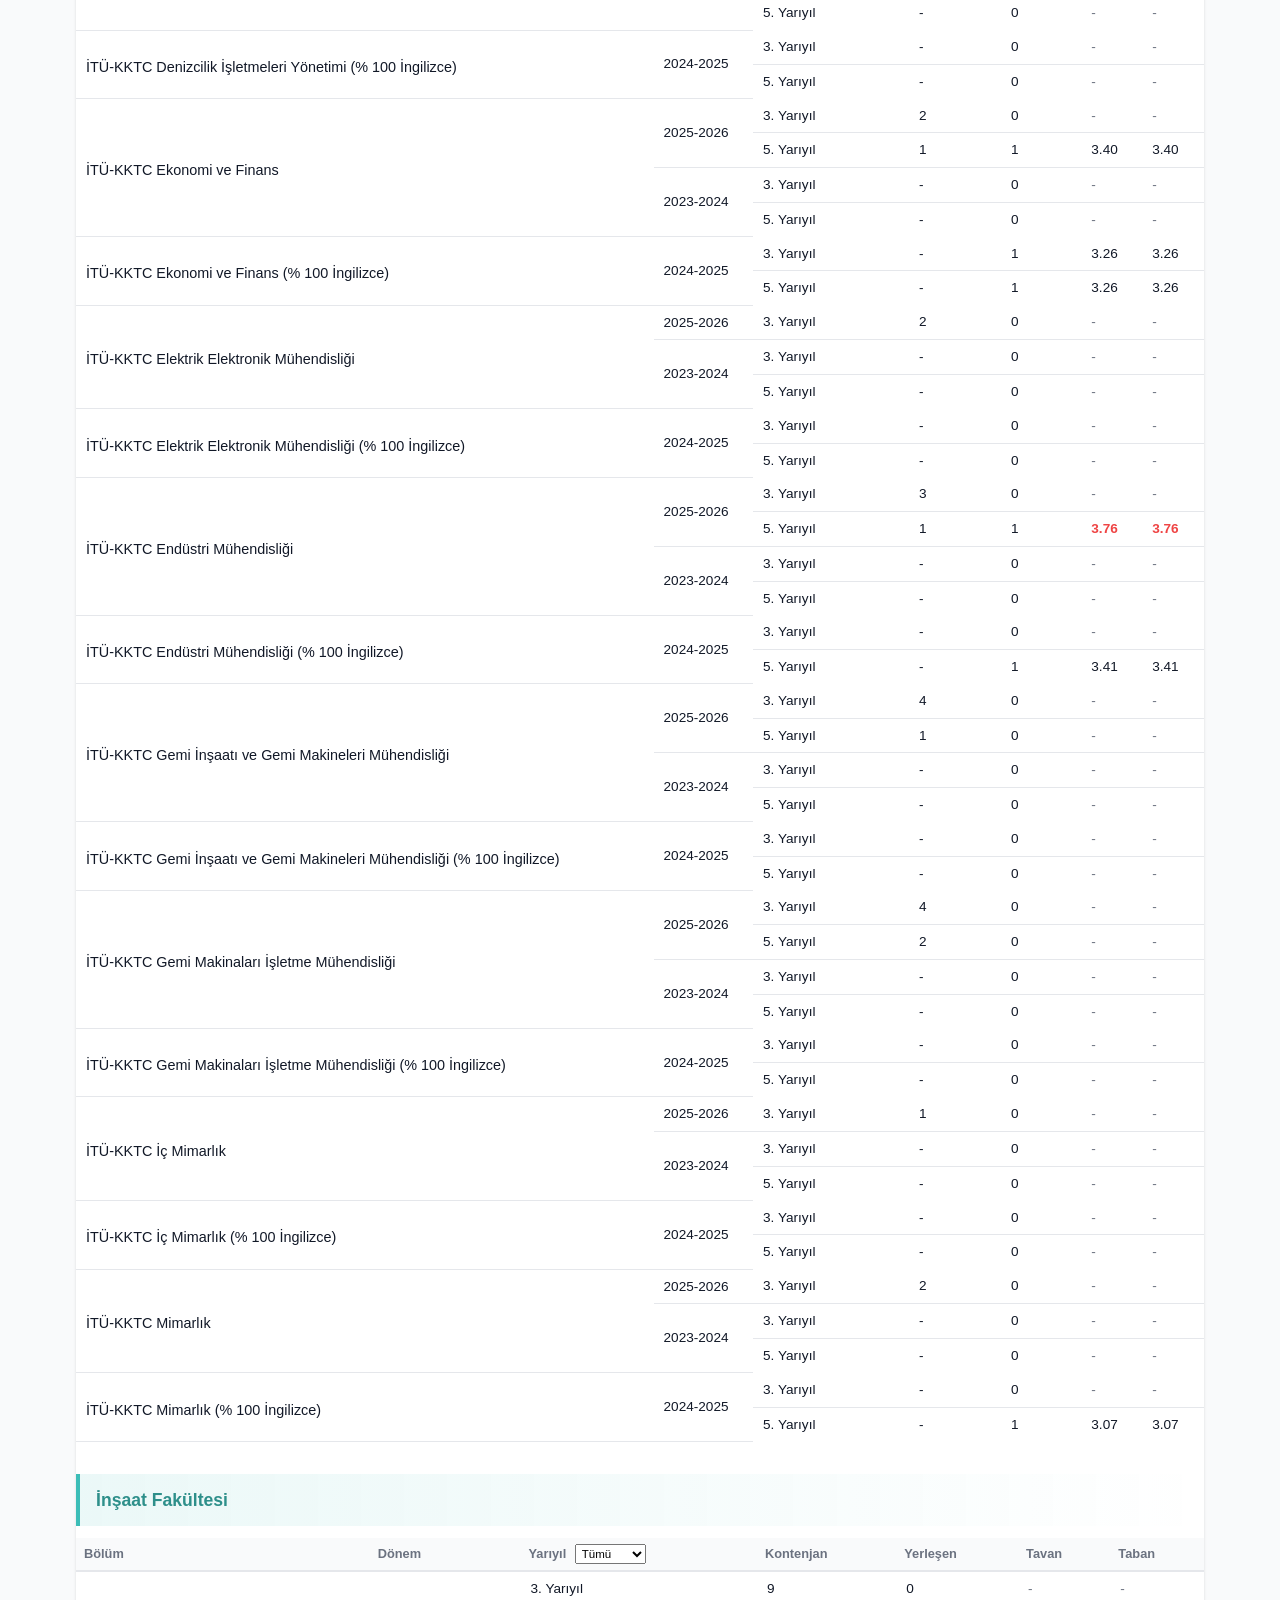
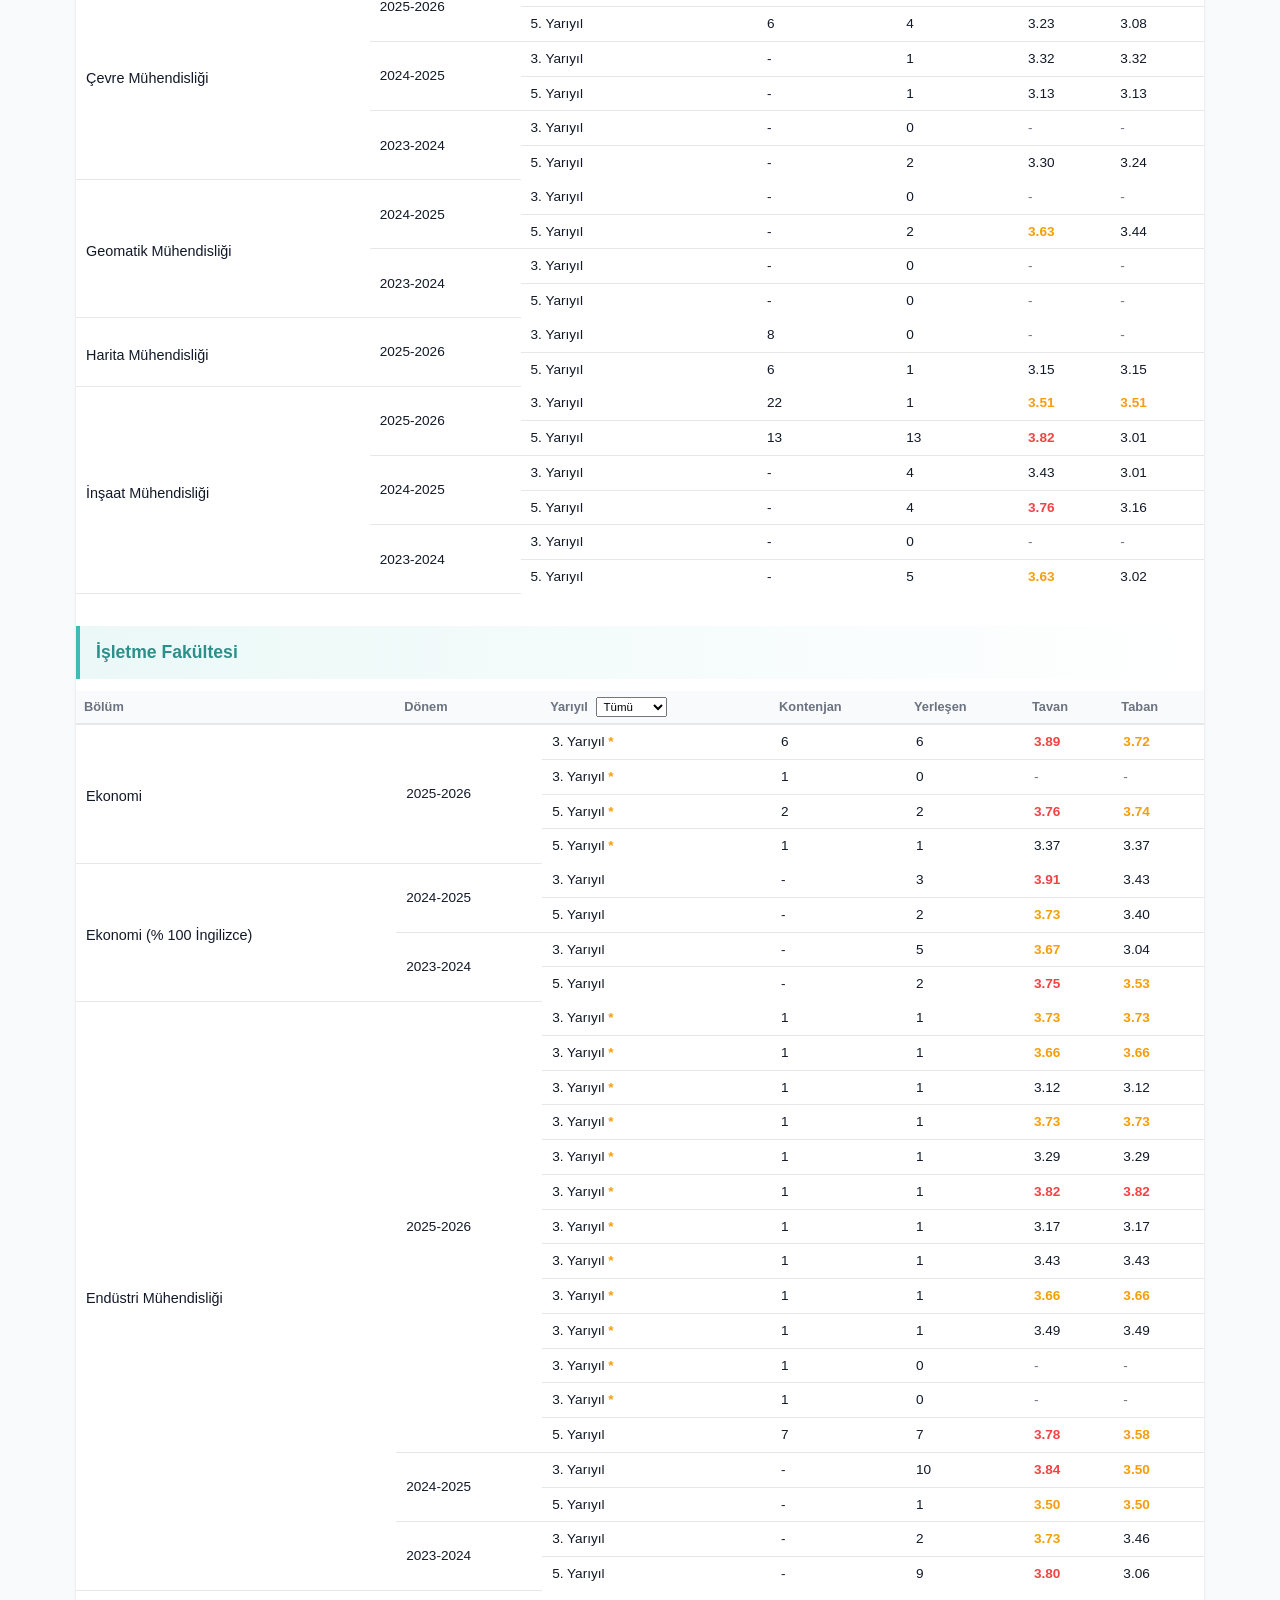
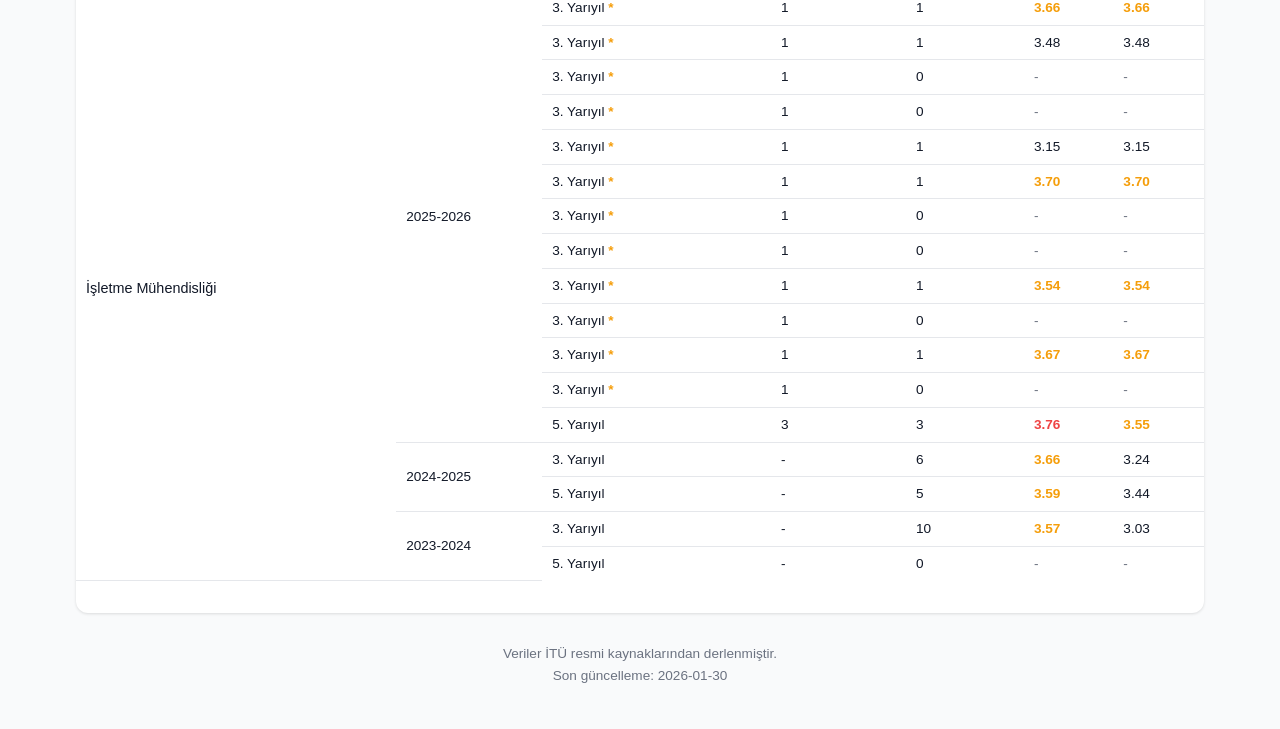
==== commit 7696c00b: "feat: Introduce initial ÇAP and Yatay Geçiş program pages with a shared stylesheet." ====
--- a/cap/index.html
+++ b/cap/index.html
@@ -4,7 +4,7 @@
 <head>
   <meta charset="UTF-8">
   <meta name="viewport" content="width=device-width, initial-scale=1.0">
-  <title>ÇAP Taban-Tavan Puanları | İTÜ Atlas</title>
+  <title>İTÜ Çift Anadal Programları (ÇAP) Taban ve Tavan Not Ortalamaları | İTÜ Atlas</title>
   <meta name="description" content="İTÜ Çift Anadal Programı (ÇAP) geçmiş yılların taban-tavan not ortalamaları">
   <link rel="stylesheet" href="../shared/style.css">
 </head>
@@ -12,14 +12,11 @@
 <body class="cap-page">
   <div class="container">
     <header>
-      <a href="../" class="home-link">← İTÜ Atlas</a>
+      <a href="../" class="home-link">←</a>
       <div class="header-content">
-        <h1>ÇAP Taban-Tavan Puanları</h1>
-        <p>Çift Anadal Programı geçmiş yıl istatistikleri</p>
+        <h1>İTÜ Çift Anadal Programları (ÇAP) Taban ve Tavan Not Ortalamaları</h1>
       </div>
       <nav class="header-nav">
-        <a href="#" onclick="openModal('infoModal'); return false;">Nasıl Çalışır?</a>
-        <span class="separator">|</span>
         <a href="#" onclick="openModal('contactModal'); return false;">İletişim</a>
       </nav>
     </header>
@@ -50,33 +47,6 @@
     </footer>
   </div>
 
-  <!-- Nasıl Çalışır Modalı -->
-  <div id="infoModal" class="modal">
-    <div class="modal-content">
-      <div class="modal-header">
-        <h2>ÇAP Nedir?</h2>
-        <span class="close-btn" onclick="closeModal('infoModal')">&times;</span>
-      </div>
-      <div class="modal-body">
-        <p><strong>Çift Anadal Programı (ÇAP)</strong>, bir lisans programına kayıtlı öğrencinin aynı zamanda ikinci bir
-          lisans diploması almasını sağlayan programdır.</p>
-
-        <h3>Başvuru Koşulları</h3>
-        <ul>
-          <li>Genel Not Ortalaması (GNO) en az <strong>3.00/4.00</strong> olmalıdır</li>
-          <li>3. veya 5. yarıyılda başvuru yapılabilir</li>
-          <li>Başvurulan programın kontenjanı ve taban puanı belirleyicidir</li>
-        </ul>
-
-        <h3>Bu Tablo Ne Gösteriyor?</h3>
-        <p>Bu tablo, geçmiş yıllarda ÇAP programlarına yerleşen öğrencilerin <strong>taban ve tavan not
-            ortalamalarını</strong> gösterir. Bu bilgiler, hedeflediğiniz programa yerleşme şansınızı değerlendirmenize
-          yardımcı olur.</p>
-
-        <p class="note">Not: Veriler geçmiş yıllara aittir ve her yıl değişkenlik gösterebilir.</p>
-      </div>
-    </div>
-  </div>
 
   <!-- İletişim Modalı -->
   <div id="contactModal" class="modal">
--- a/shared/style.css
+++ b/shared/style.css
@@ -545,6 +545,8 @@
 
       header h1 {
         font-size: 1.4rem;
+        padding: 0 35px;
+        /* Ok ile çakışmaması için yanlardan boşluk */
       }
 
       .input-row {
@@ -900,17 +902,21 @@
     /* Home link in header */
     .home-link {
       position: absolute;
-      left: 16px;
-      top: 16px;
+      left: 15px;
+      top: 15px;
       color: white;
       text-decoration: none;
-      font-size: 0.9rem;
+      font-size: 1.6rem;
+      /* Biraz daha büyütelim */
       opacity: 0.9;
-      transition: opacity 0.2s;
+      transition: opacity 0.2s, transform 0.2s;
+      z-index: 10;
+      line-height: 1;
     }
 
     .home-link:hover {
       opacity: 1;
+      transform: scale(1.1);
     }
 
     header {
@@ -989,6 +995,11 @@
       font-size: 1rem;
     }
 
+    /* Moblile Header Row (Desktop: Hidden) */
+    .mobile-program-header {
+      display: none;
+    }
+
     /* Responsive landing page */
     @media (max-width: 600px) {
       .landing-header h1 {
@@ -1016,6 +1027,7 @@
 
     /* ==================== CAP PAGE MOBILE OPTIMIZATION ==================== */
     @media (max-width: 900px) {
+
       .cap-page .programs-table,
       .cap-page .programs-table tbody {
         display: block;
@@ -1026,30 +1038,59 @@
         display: none;
       }
 
-      /* Kart Tasarımı */
+      /* Kart Tasarımı -> Liste Tasarımı */
       .cap-page .programs-table tr {
         display: grid;
         grid-template-columns: 1fr 1fr;
-        gap: 8px;
+        gap: 6px;
         background: #fff;
-        margin-bottom: 20px;
-        border: 1px solid var(--border-color);
-        border-radius: 12px;
-        padding: 16px;
-        box-shadow: 0 4px 6px rgba(0, 0, 0, 0.05);
+        margin-bottom: 0px;
+        /* Aradaki büyük boşluğu kaldır */
+        border: none;
+        /* Çerçeveyi kaldır */
+        border-bottom: 1px solid var(--border-color);
+        /* Sadece alt çizgi */
+        border-radius: 0;
+        /* Köşe yuvarlamayı kaldır */
+        padding: 8px 12px;
+        /* Dikey paddingi azalt, yatayı başlıkla eşitle */
+        box-shadow: none;
+        /* Gölgeyi kaldır */
         position: relative;
       }
 
-      /* 1. KART BAŞLIĞI: Bölüm Adı */
+      /* 1. KART BAŞLIĞI: Bölüm Adı - ARTIK mobile-program-header KULLANILIYOR */
       .cap-page .programs-table tr::before {
-        content: attr(data-program);
-        font-size: 1.1rem;
+        display: none;
+      }
+
+      /* YENİ: Grup Başlığı Stili */
+      .cap-page .programs-table tr.mobile-program-header {
+        display: block;
+        background: transparent;
+        border: none;
+        box-shadow: none;
+        padding: 0;
+        margin-bottom: 0px;
+        margin-top: 16px;
+      }
+
+      /* İlk grup başlığının üst boşluğunu al */
+      .cap-page .programs-table tbody:first-child tr.mobile-program-header {
+        margin-top: 0;
+      }
+
+      .cap-page .programs-table tr.mobile-program-header td {
+        display: block;
+        width: 100%;
+        color: var(--primary);
+        font-size: 1.2rem;
         font-weight: 700;
-        color: var(--primary);
-        margin-bottom: 8px;
-        display: block;
-        grid-column: 1 / -1;
-        order: -2; 
+        padding: 4px 12px 8px 12px;
+        /* Yatay padding eklendi */
+        text-align: left;
+        border: none;
+        background: transparent;
       }
 
       /* 2. ÜST BAŞLIK: Dönem Bilgisi - ARTIK GEREK YOK (Yarıyıl hücresi içinde) */
@@ -1073,24 +1114,26 @@
 
       /* 1. Hücre: Yıl ve Yarıyıl (Tam genişlik) */
       .cap-page .programs-table .cell-yariyil {
-         grid-column: 1 / -1;
-         border-bottom: 1px solid var(--border-color);
-         padding-bottom: 12px;
-         margin-bottom: 12px;
-         font-weight: 500;
-         color: var(--text-muted);
-         order: 0;
-         font-size: 0; /* Orijinal metni gizle */
-      }
-      
+        grid-column: 1 / -1;
+        border-bottom: none;
+        padding-bottom: 4px;
+        margin-bottom: 4px;
+        font-weight: 500;
+        color: var(--text-muted);
+        order: 0;
+        font-size: 0;
+        /* Orijinal metni gizle */
+      }
+
       .cap-page .programs-table .cell-yariyil::before {
-        content: attr(data-mobil-text); /* Birleştirilmiş metni göster */
+        content: attr(data-mobil-text);
+        /* Birleştirilmiş metni göster */
         font-size: 0.95rem;
         display: block;
       }
 
       /* VERİ SÜTUNLARI - YAN YANA (Tek Satır) */
-      
+
       /* Tüm veri hücreleri için ortak stil */
       .cap-page .programs-table .cell-kontenjan,
       .cap-page .programs-table .cell-yerlesen,
@@ -1098,26 +1141,40 @@
       .cap-page .programs-table .cell-tavan {
         background: #f8fafc;
         border-radius: 6px;
-        padding: 8px 4px;
+        padding: 4px 2px;
+        /* Dikey paddingi azalt */
         text-align: center;
         /* Grid Column ayarı yok, otomatik akacaklar */
         display: flex;
         flex-direction: column;
         justify-content: center;
         align-items: center;
-        min-height: 60px;
-      }
-      
+        min-height: 45px;
+        /* Yüksekliği kısalt */
+      }
+
       /* Grid düzeninde 4 sütun olmalı, bu yüzden tr'nin grid tanımını da değiştireceğiz */
       .cap-page .programs-table tr {
-        grid-template-columns: repeat(4, 1fr) !important; /* 4 Eşit sütun */
+        grid-template-columns: repeat(4, 1fr) !important;
+        /* 4 Eşit sütun */
       }
 
       /* Sıralama (Hepsi aynı sırada, Yarıyıldan sonra) */
-      .cap-page .programs-table .cell-kontenjan { order: 1; }
-      .cap-page .programs-table .cell-yerlesen { order: 2; }
-      .cap-page .programs-table .cell-taban { order: 3; }
-      .cap-page .programs-table .cell-tavan { order: 4; }
+      .cap-page .programs-table .cell-kontenjan {
+        order: 1;
+      }
+
+      .cap-page .programs-table .cell-yerlesen {
+        order: 2;
+      }
+
+      .cap-page .programs-table .cell-taban {
+        order: 3;
+      }
+
+      .cap-page .programs-table .cell-tavan {
+        order: 4;
+      }
 
       /* Etiketler (Başlıklar) - Küçük ve üstte */
       .cap-page .programs-table .cell-kontenjan::before {
@@ -1127,7 +1184,7 @@
         margin-bottom: 2px;
         font-weight: 600;
       }
-      
+
       .cap-page .programs-table .cell-yerlesen::before {
         content: "Yerl.";
         font-size: 0.65rem;
@@ -1135,7 +1192,7 @@
         margin-bottom: 2px;
         font-weight: 600;
       }
-      
+
       .cap-page .programs-table .cell-taban::before {
         content: "Taban";
         font-size: 0.65rem;
@@ -1143,7 +1200,7 @@
         margin-bottom: 2px;
         font-weight: 600;
       }
-      
+
       .cap-page .programs-table .cell-tavan::before {
         content: "Tavan";
         font-size: 0.65rem;
@@ -1151,7 +1208,7 @@
         margin-bottom: 2px;
         font-weight: 600;
       }
-      
+
       /* Değerlerin font boyutu */
       .cap-page .programs-table .cell-kontenjan,
       .cap-page .programs-table .cell-yerlesen,
@@ -1160,4 +1217,4 @@
         font-size: 0.9rem;
         font-weight: 600;
       }
-    }
+    }
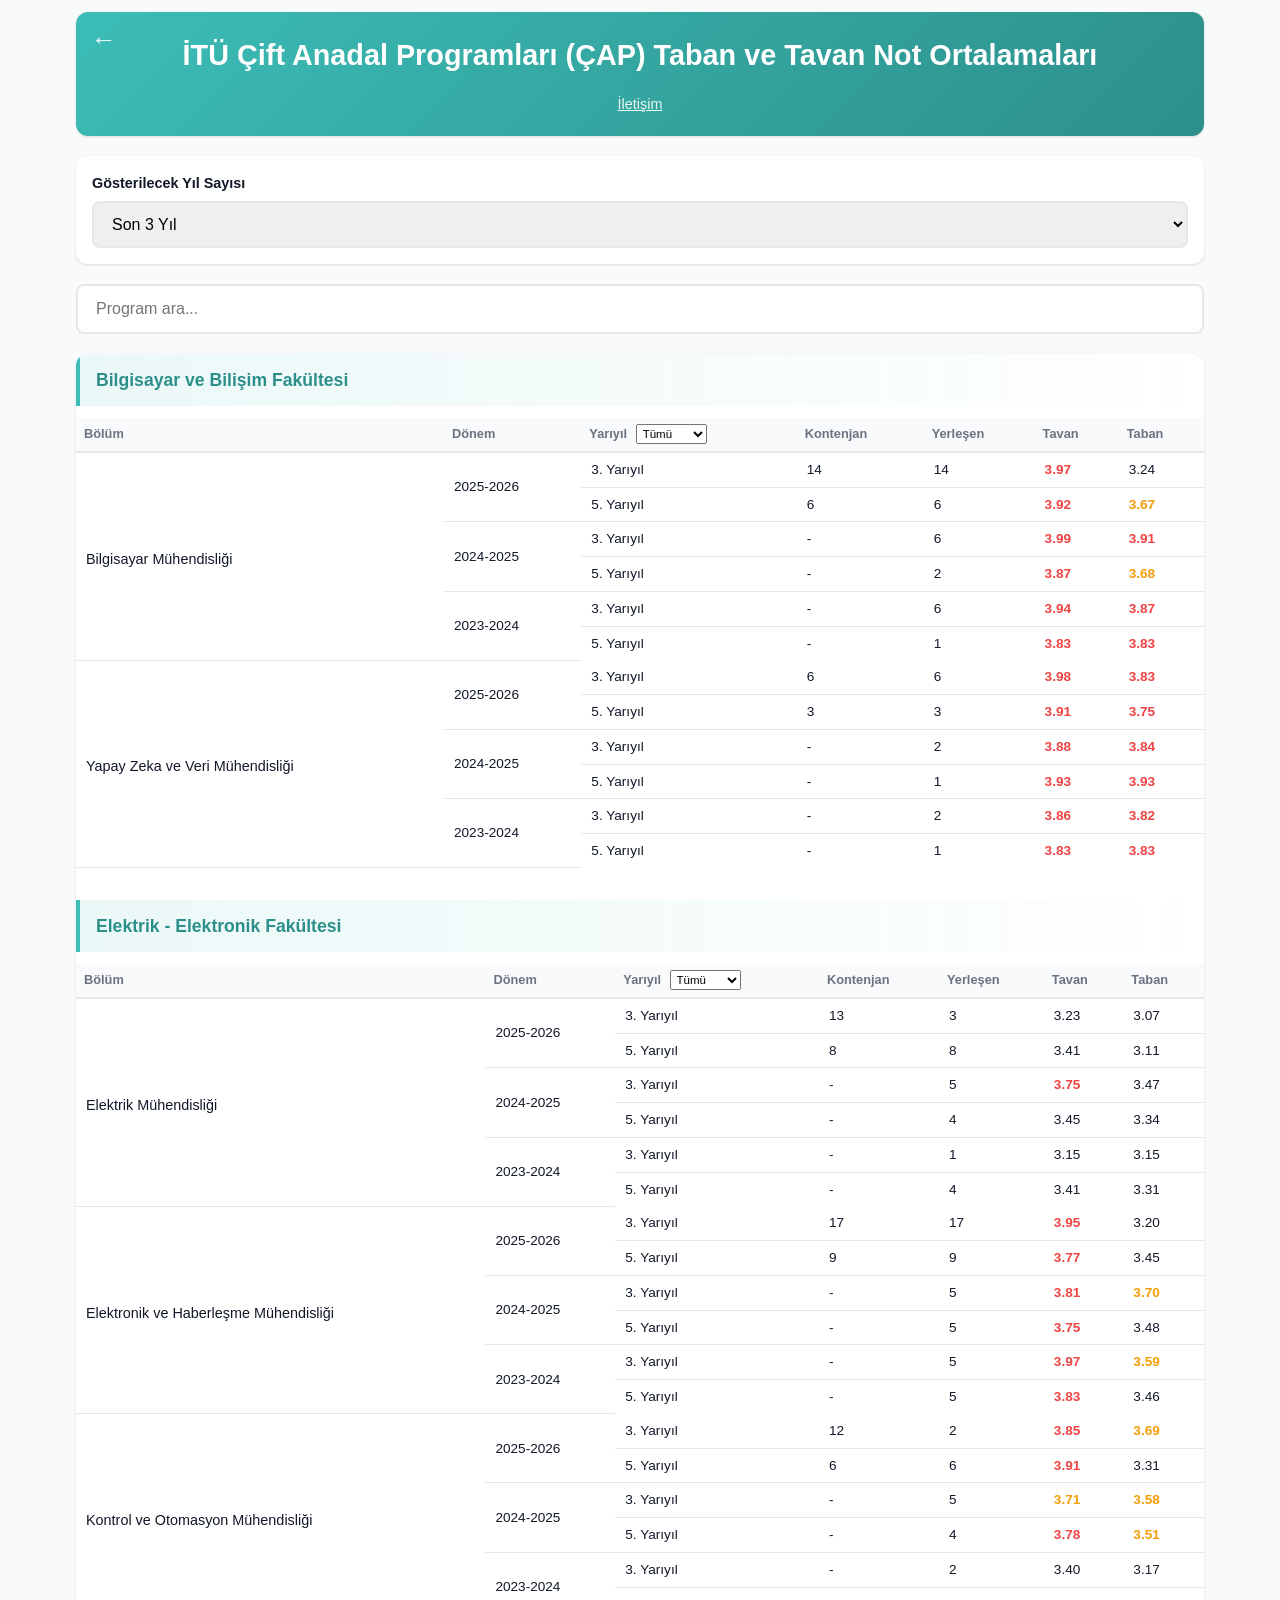
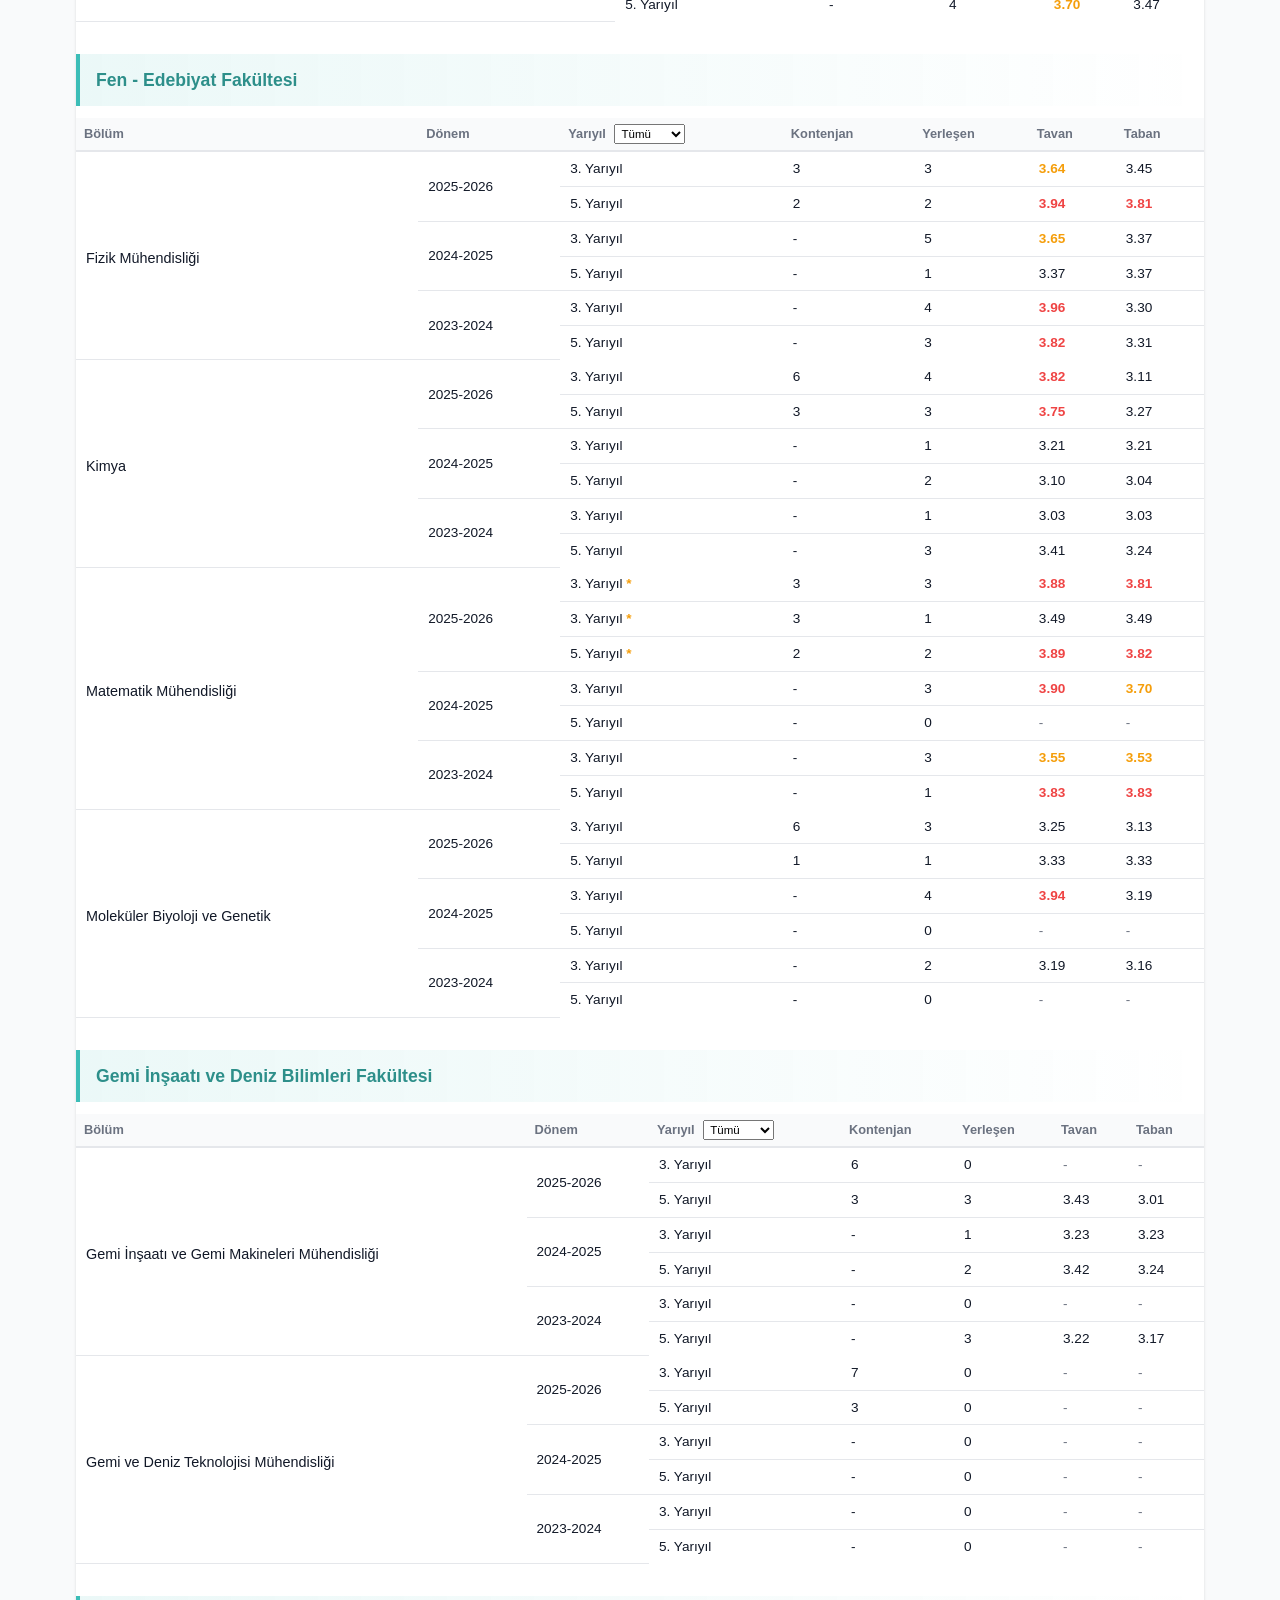
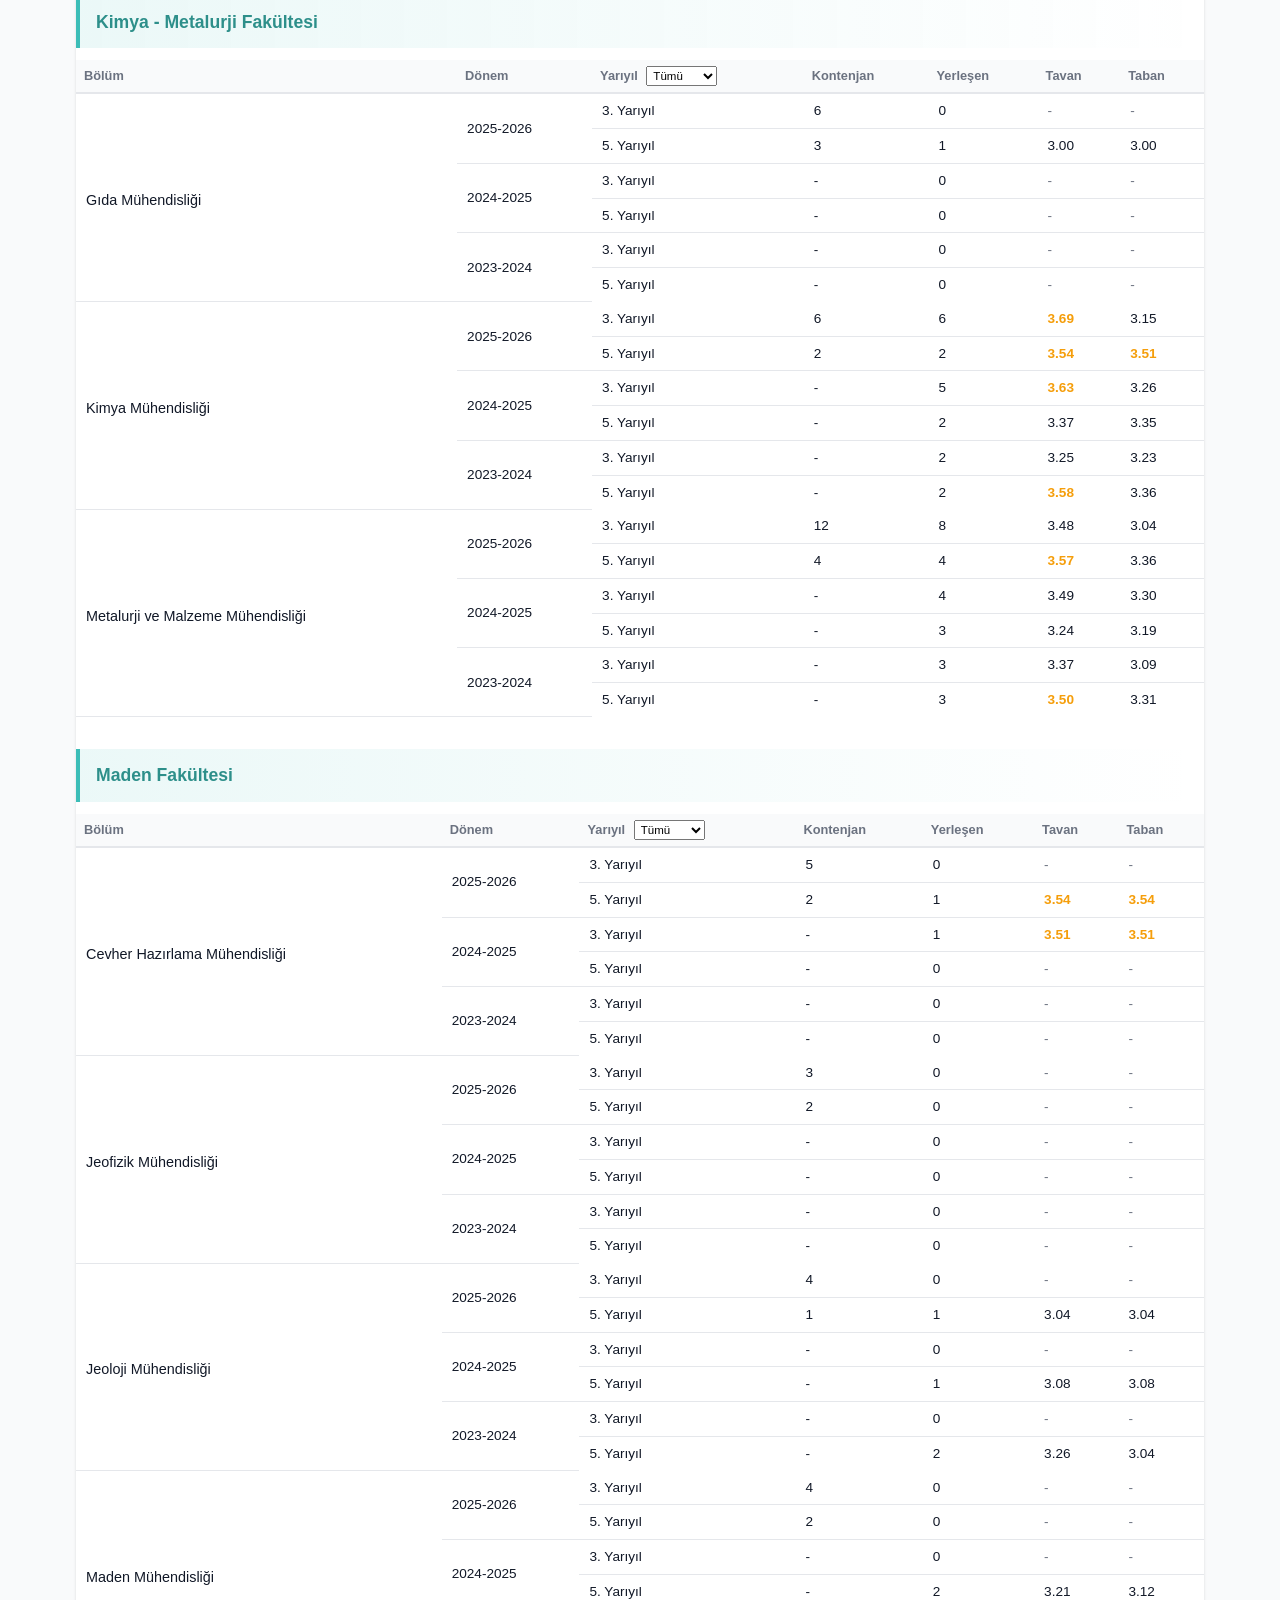
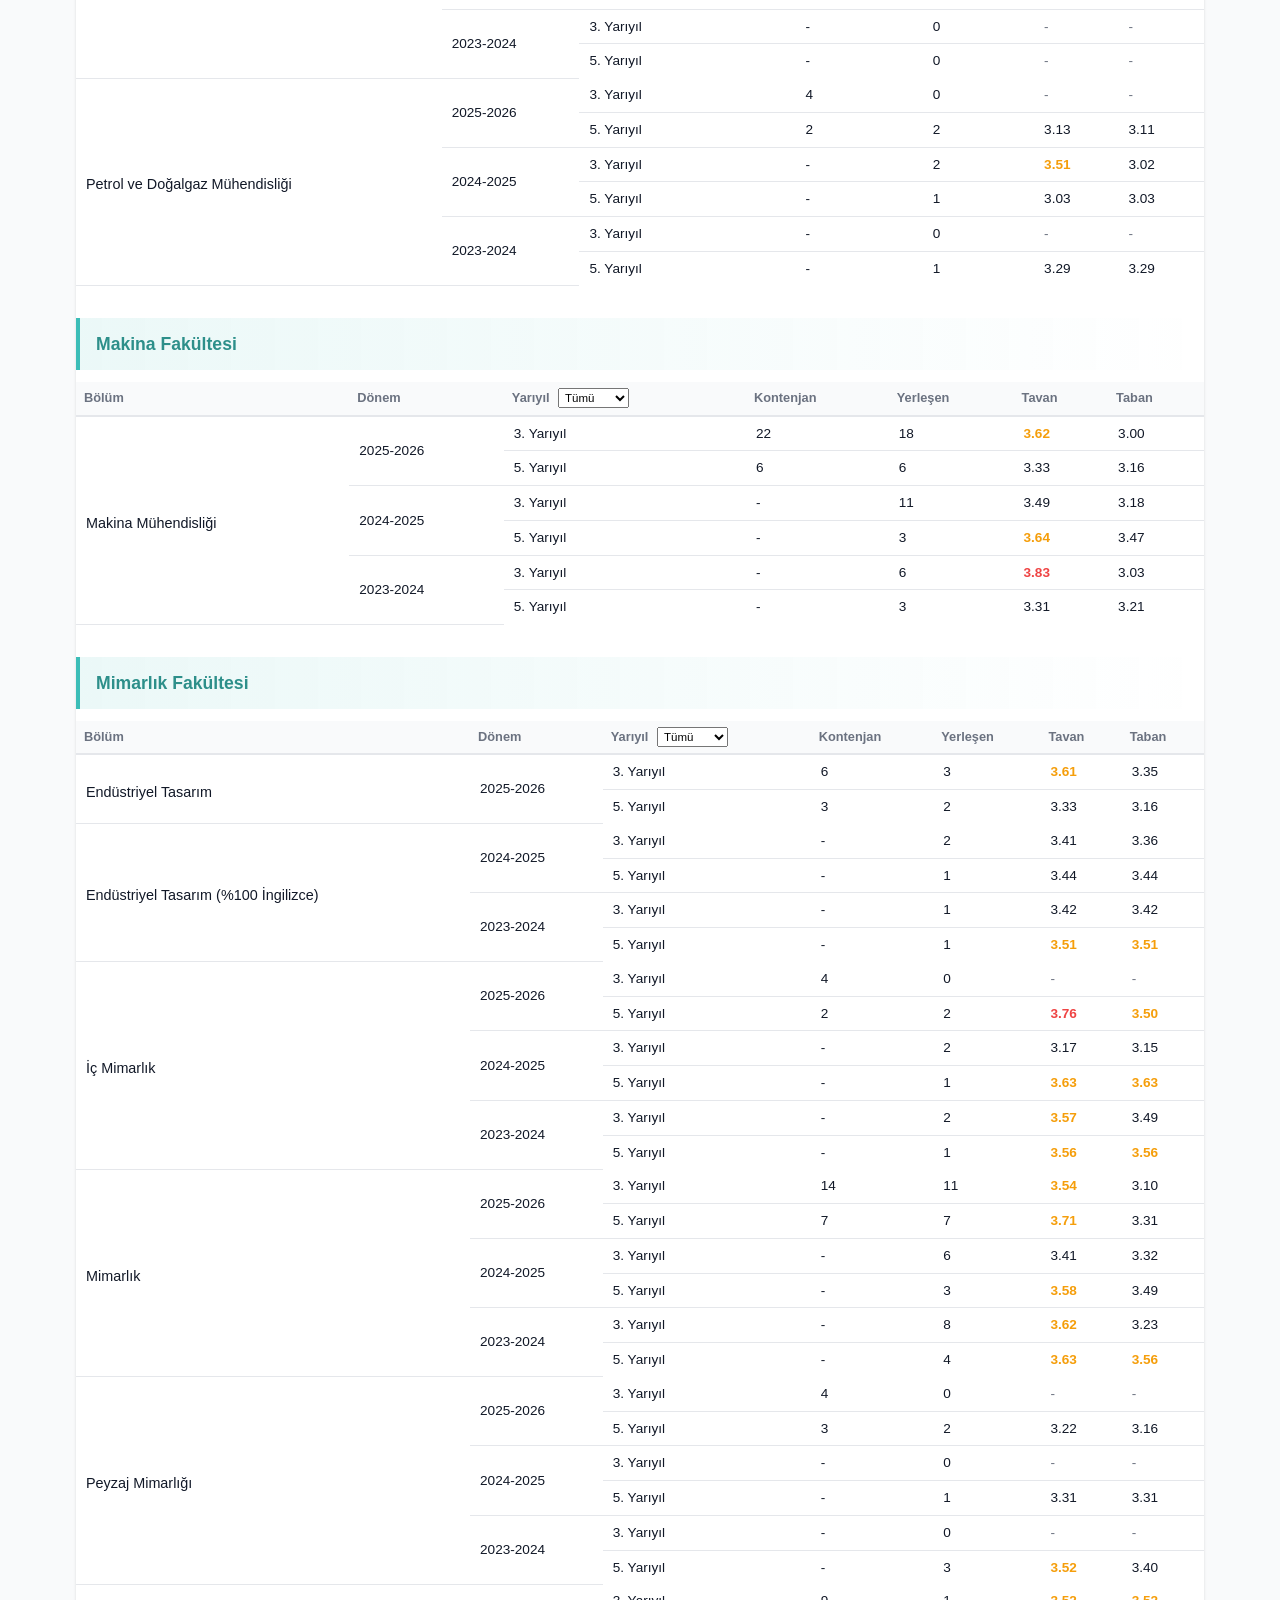
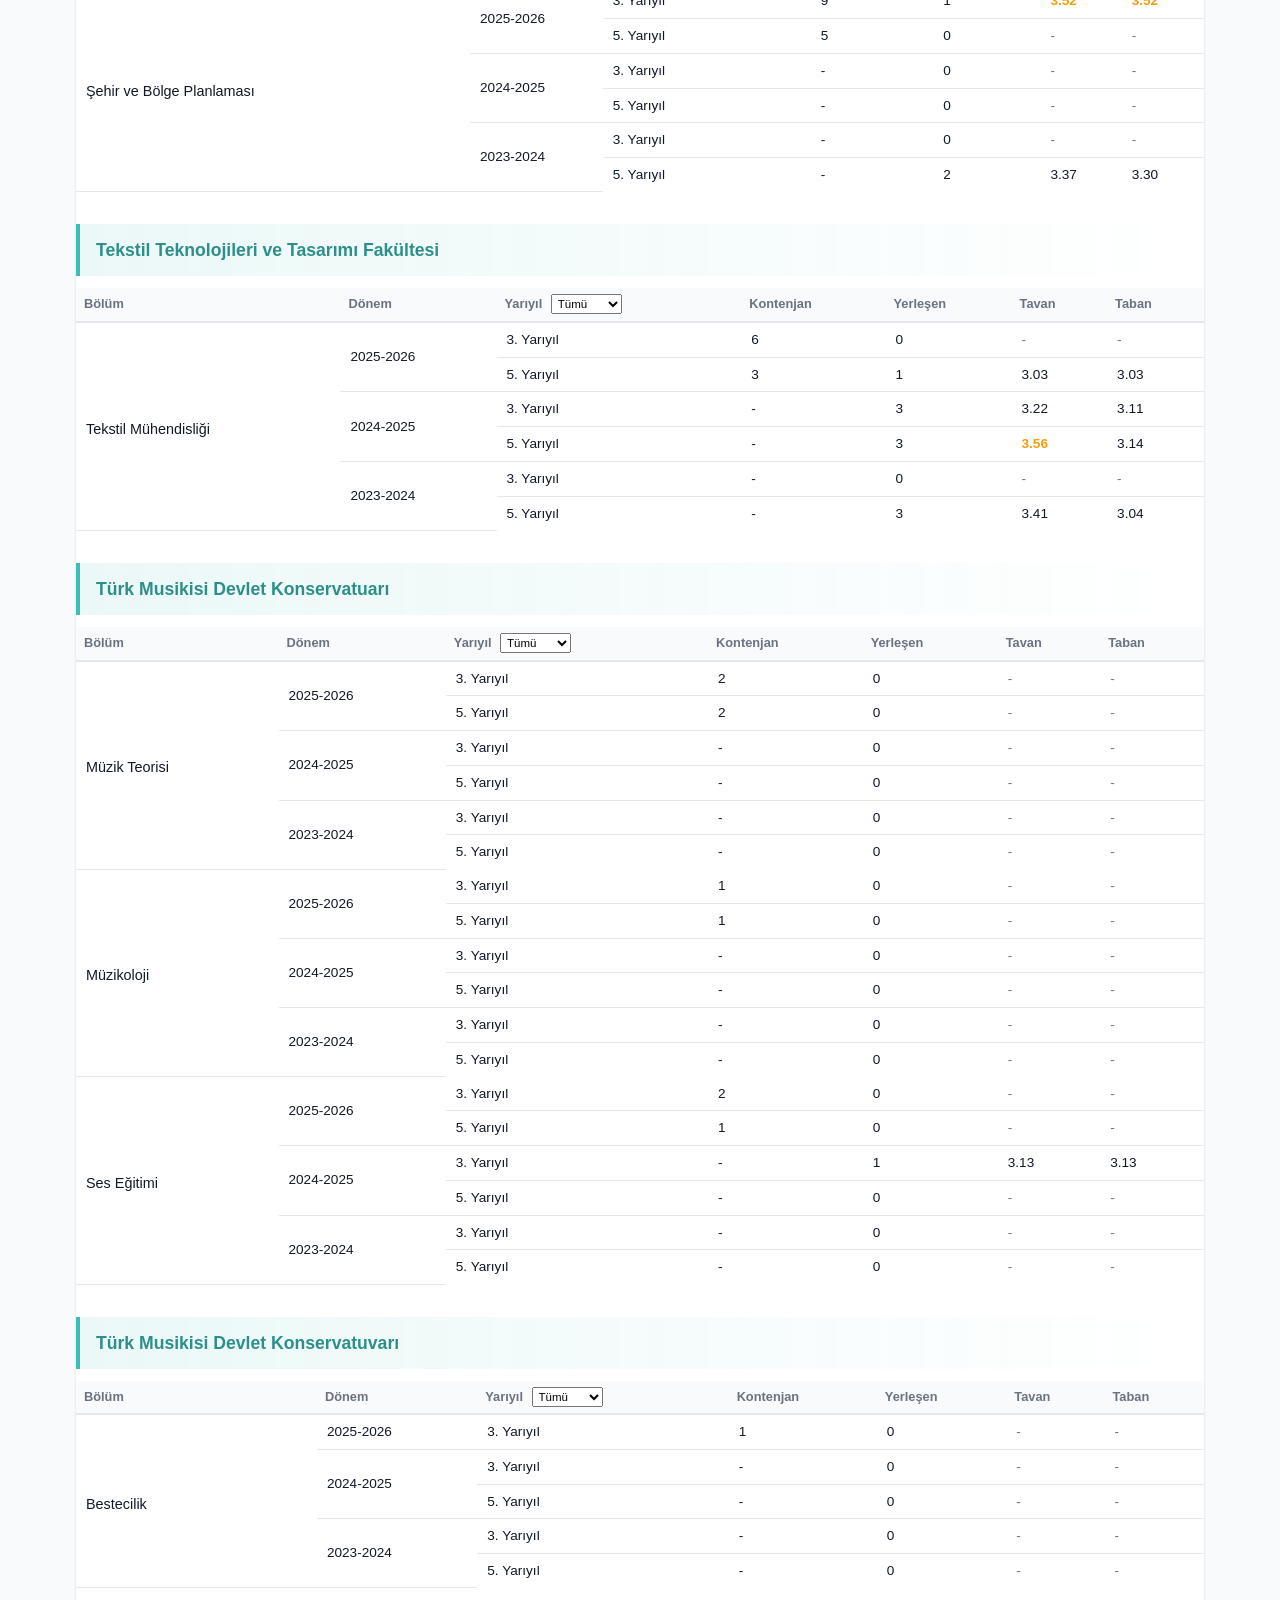
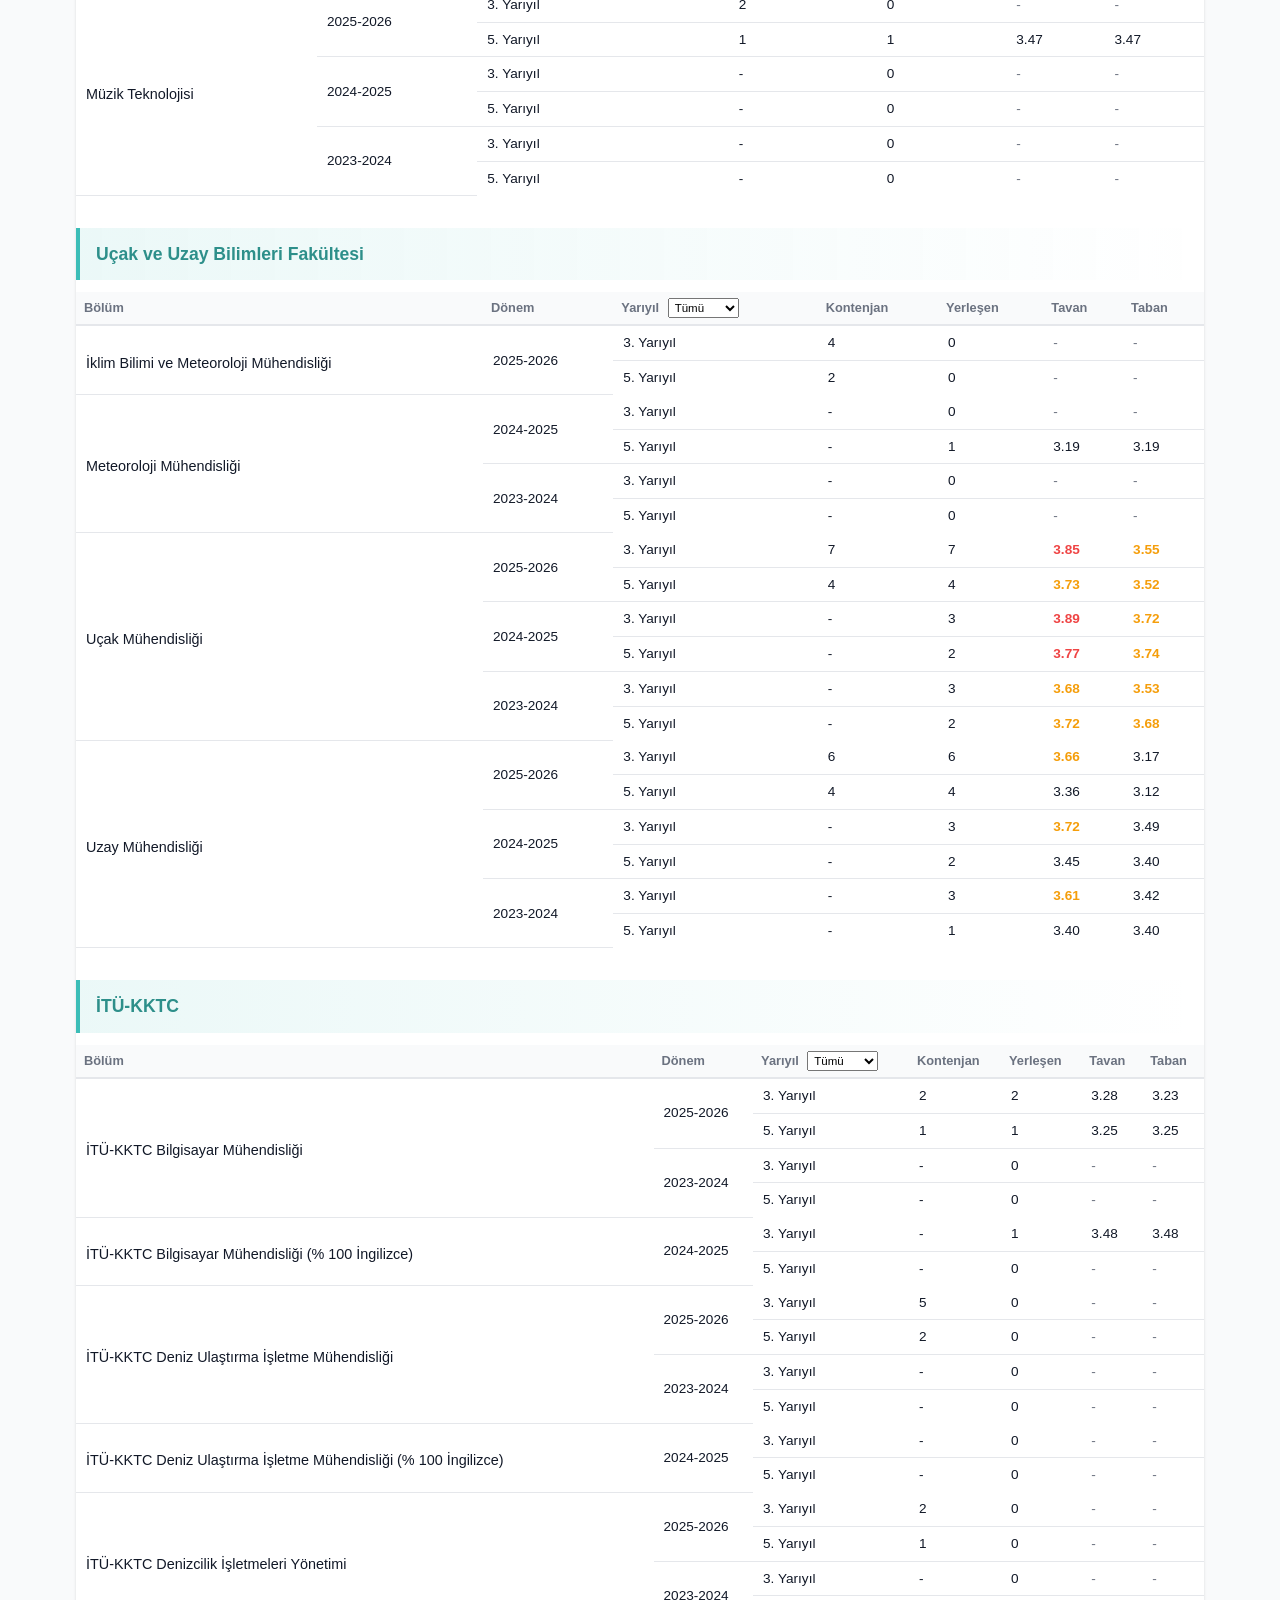
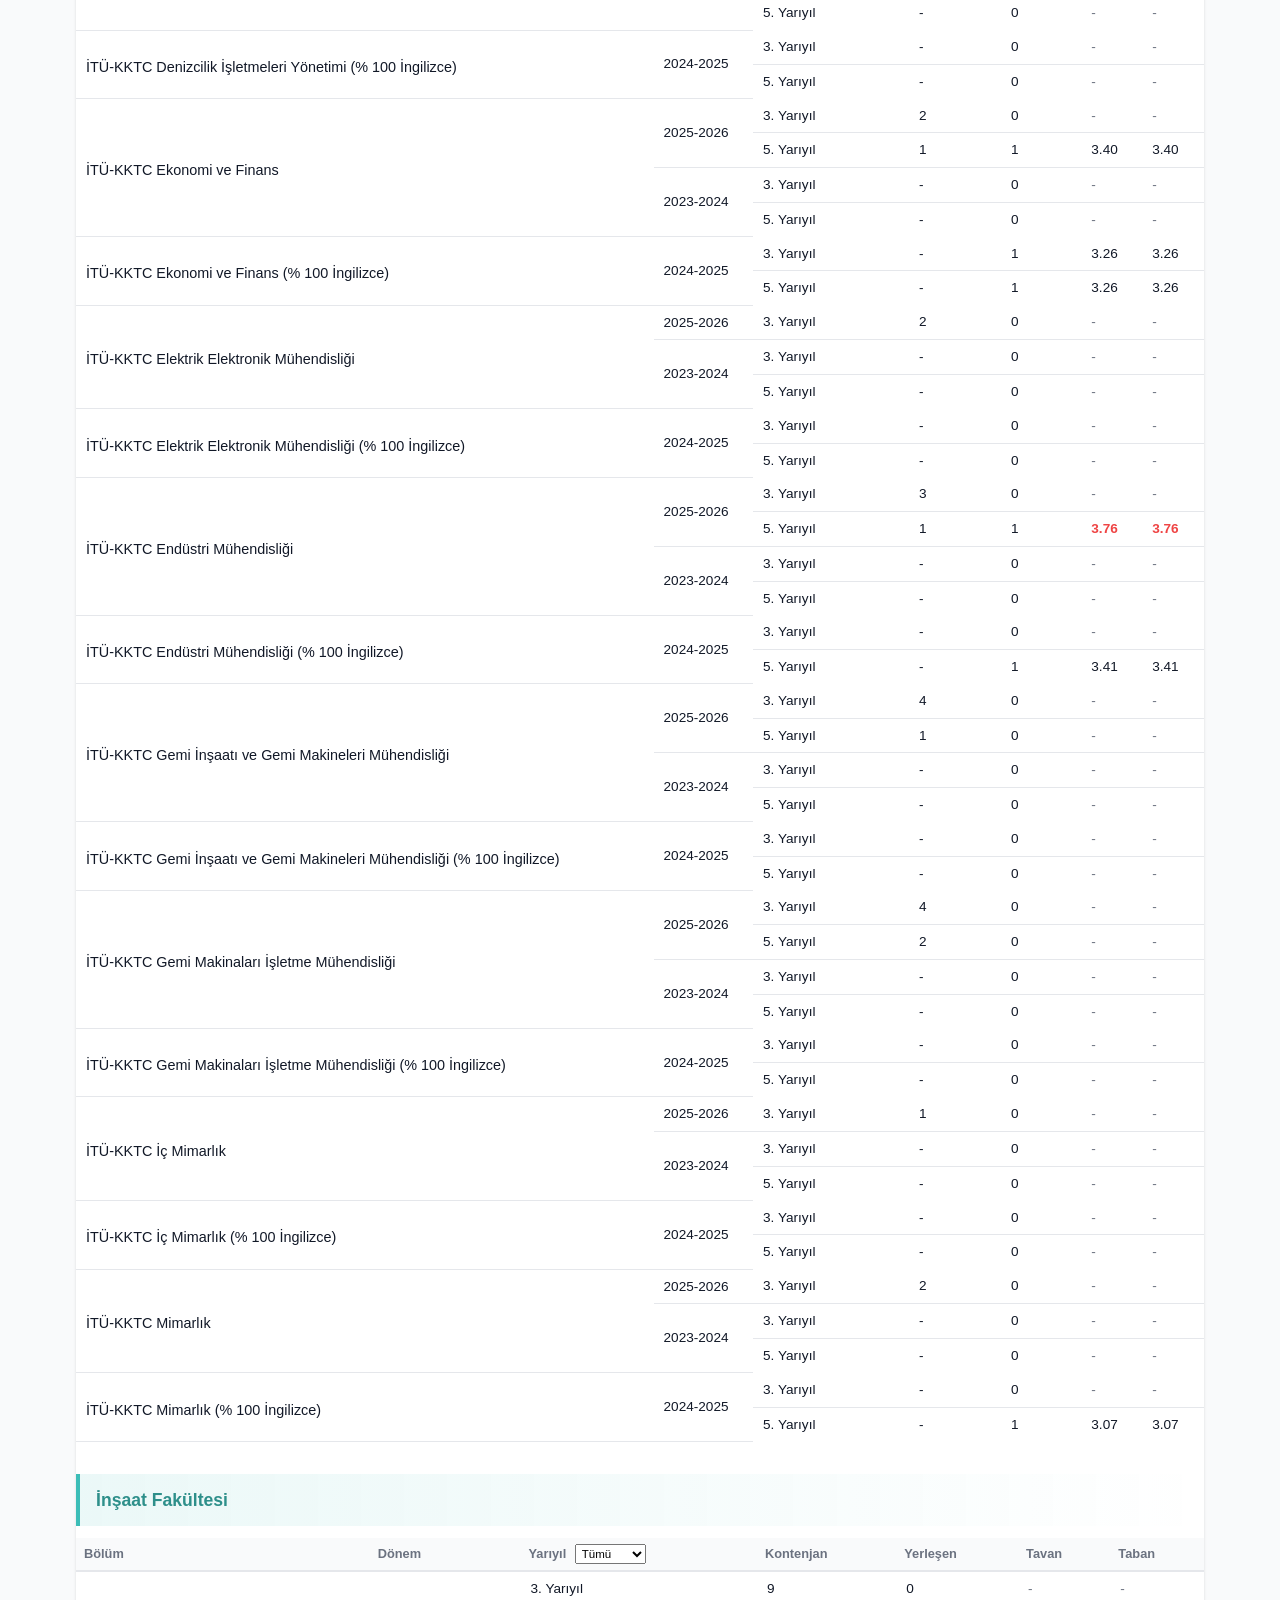
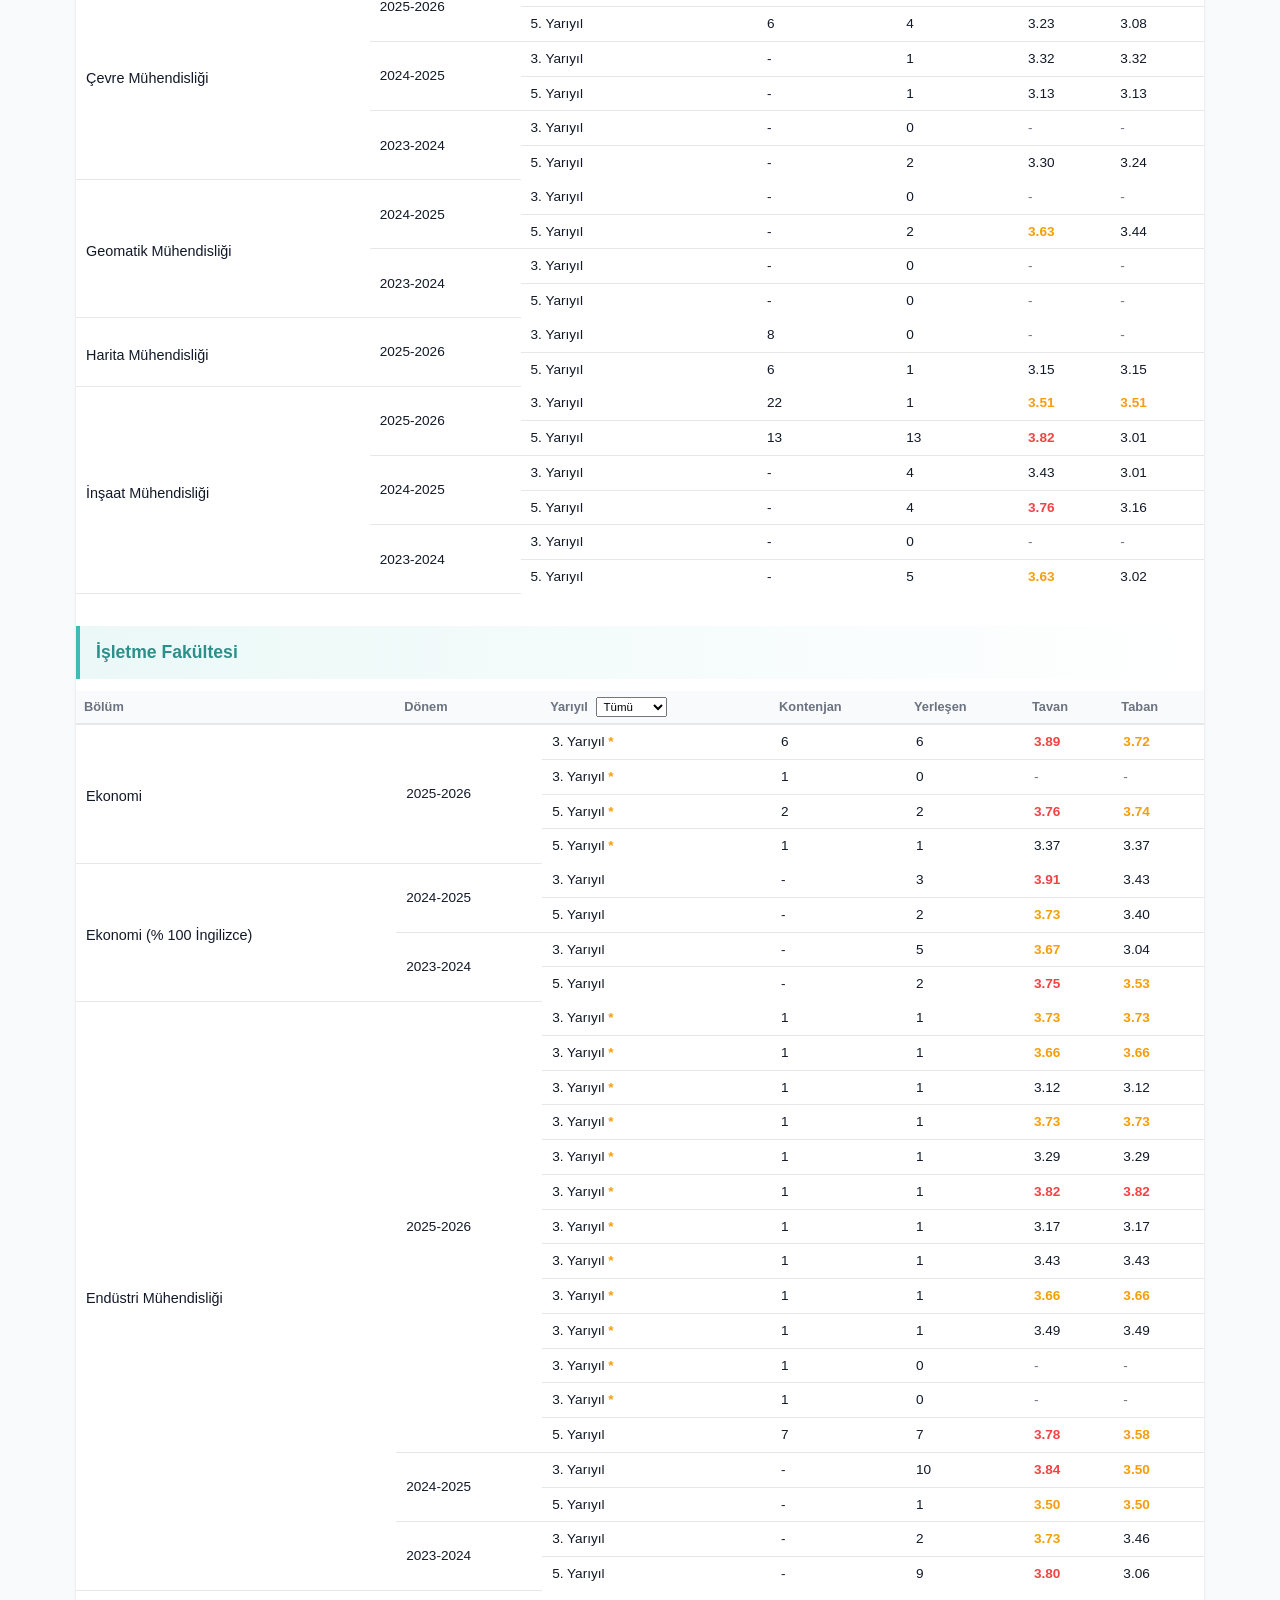
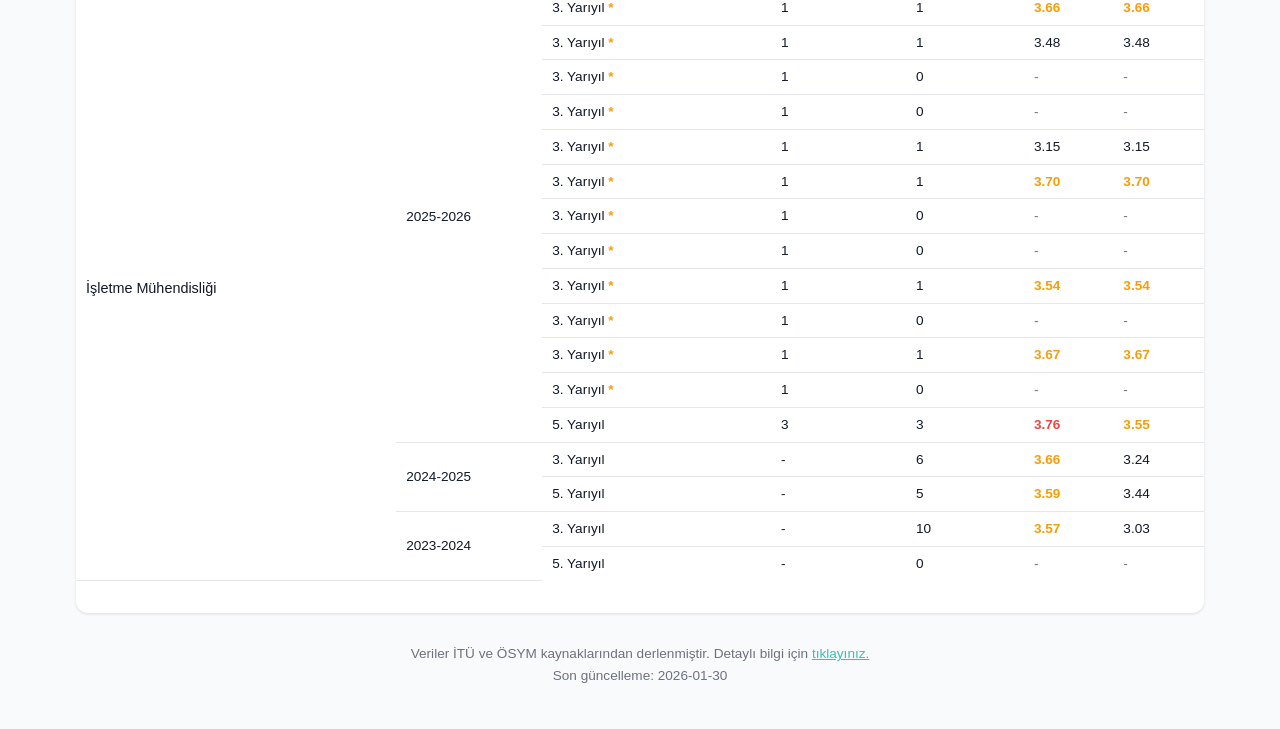
==== commit 2b44d534: "feat: Add new pages for Çift Anadal Programları (ÇAP) and Yatay Geçiş AGNO Hesaplayıcı." ====
--- a/cap/index.html
+++ b/cap/index.html
@@ -42,7 +42,9 @@
     </div>
 
     <footer>
-      <p>Veriler İTÜ resmi kaynaklarından derlenmiştir.</p>
+      <p>Veriler İTÜ ve ÖSYM kaynaklarından derlenmiştir. Detaylı bilgi için <a
+          href="https://www.sis.itu.edu.tr/TR/ogrenci/lisans/cap-yandal-yatay-gecis/cap-yandal-yatay-gecis.php"
+          target="_blank">tıklayınız.</a></p>
       <p>Son güncelleme: <span id="footerDate">-</span></p>
     </footer>
   </div>
--- a/shared/style.css
+++ b/shared/style.css
@@ -796,7 +796,7 @@
     /* ==================== LANDING PAGE ==================== */
 
     .landing-container {
-      max-width: 900px;
+      max-width: 950px;
       margin: 0 auto;
       padding: 40px 20px;
       min-height: 100vh;
@@ -815,27 +815,28 @@
     }
 
     .landing-header h1 {
-      font-size: 2.5rem;
+      font-size: 2.8rem;
       margin-bottom: 12px;
-      font-weight: 700;
+      font-weight: 800;
+      letter-spacing: -1px;
     }
 
     .landing-header p {
-      font-size: 1.1rem;
+      font-size: 1.15rem;
       opacity: 0.95;
     }
 
     .card-grid {
       display: grid;
-      grid-template-columns: repeat(auto-fit, minmax(280px, 1fr));
+      grid-template-columns: repeat(auto-fit, minmax(320px, 1fr));
       gap: 24px;
-      flex: 1;
+      flex: 0;
     }
 
     .landing-card {
       background: var(--card-bg);
       border-radius: 16px;
-      padding: 32px 24px;
+      padding: 40px 30px;
       text-decoration: none;
       color: var(--text);
       box-shadow: 0 2px 12px rgba(0, 0, 0, 0.08);
@@ -843,8 +844,10 @@
       display: flex;
       flex-direction: column;
       align-items: center;
+      justify-content: center;
       text-align: center;
       border: 2px solid transparent;
+      min-height: 190px;
     }
 
     .landing-card:hover {
